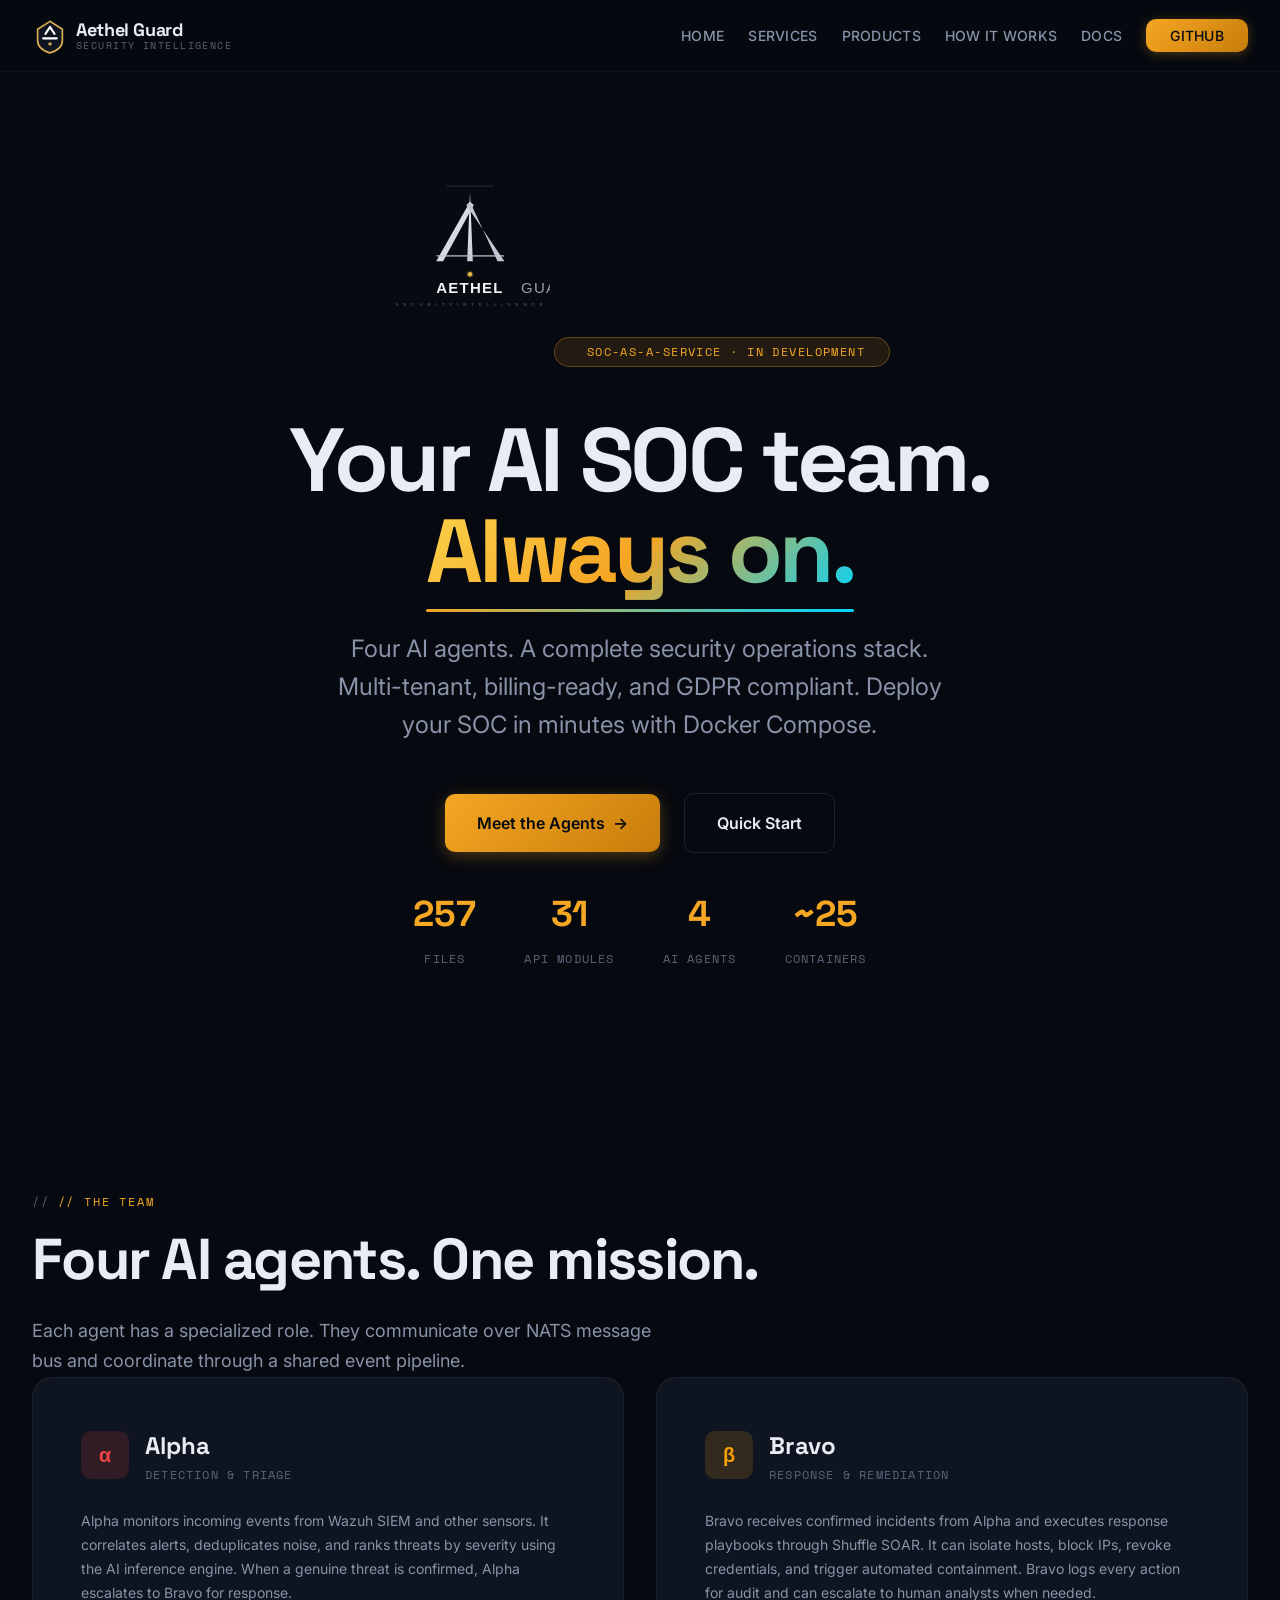
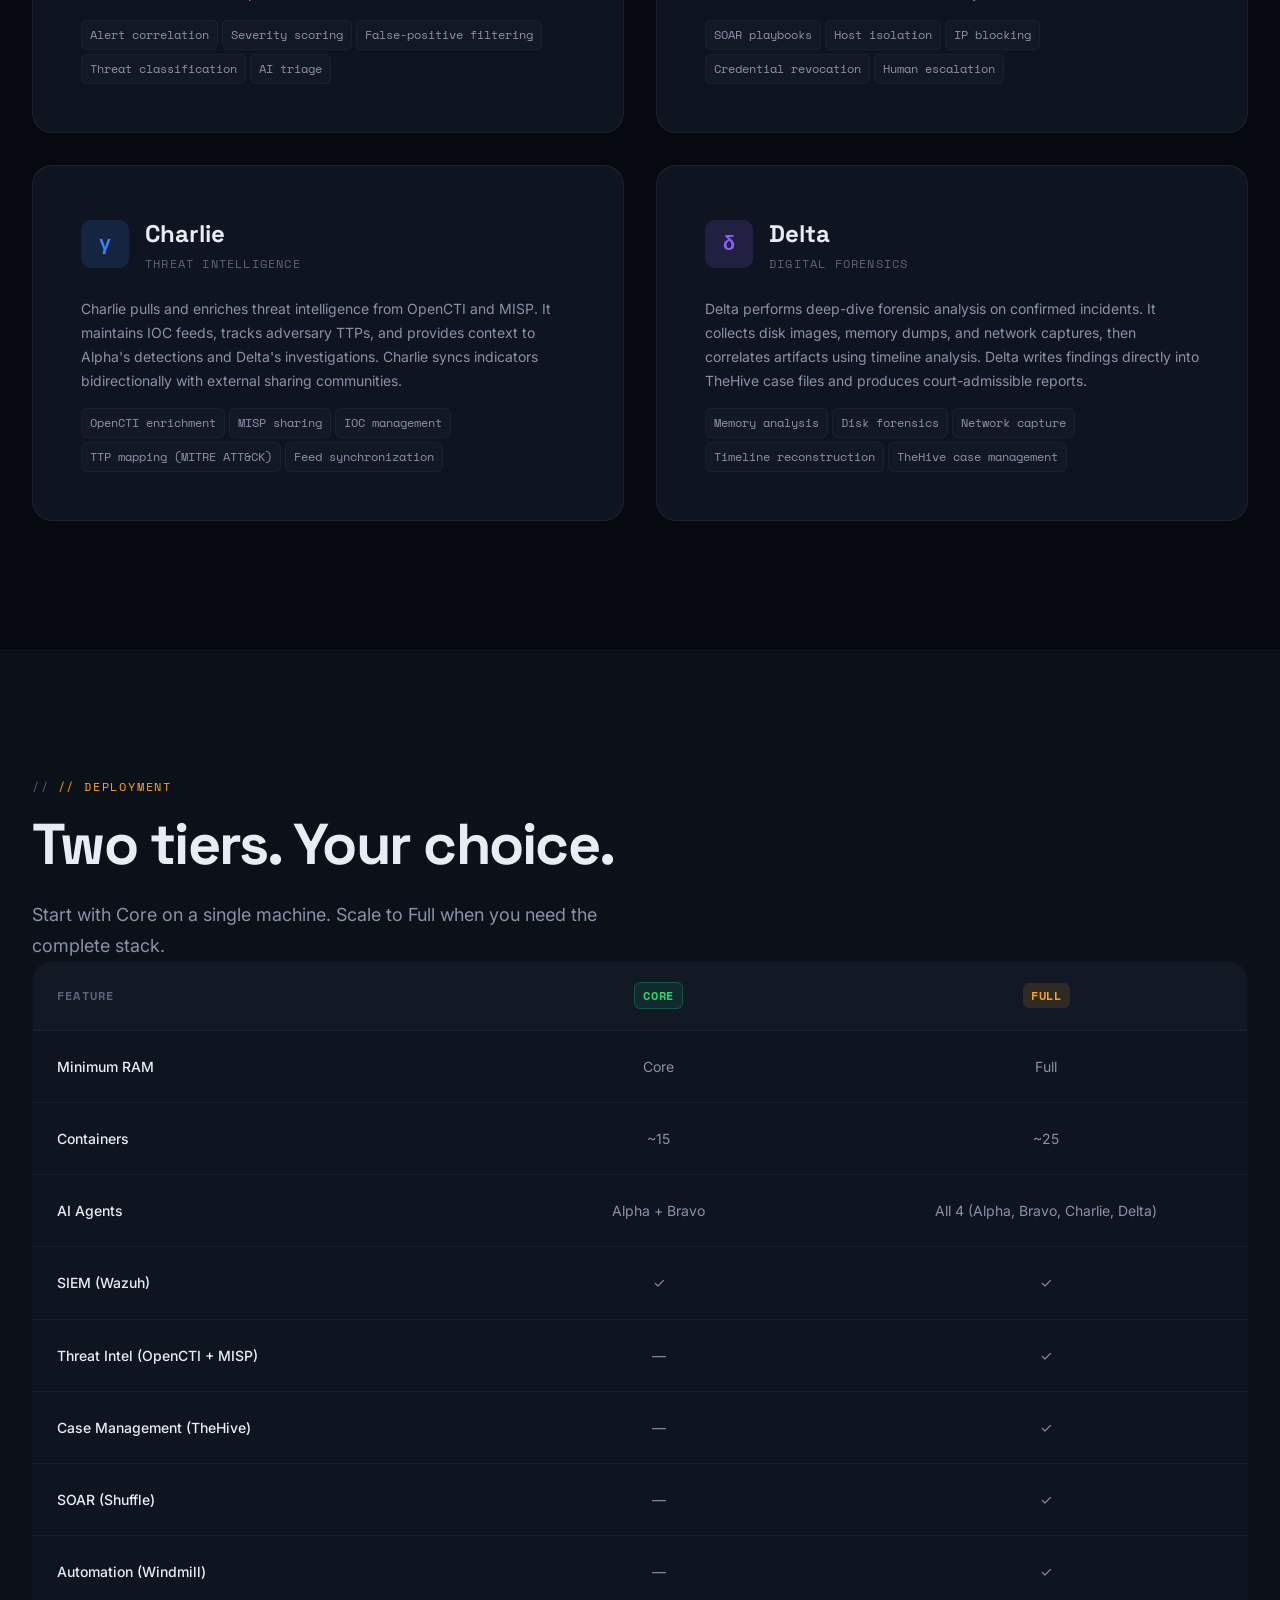
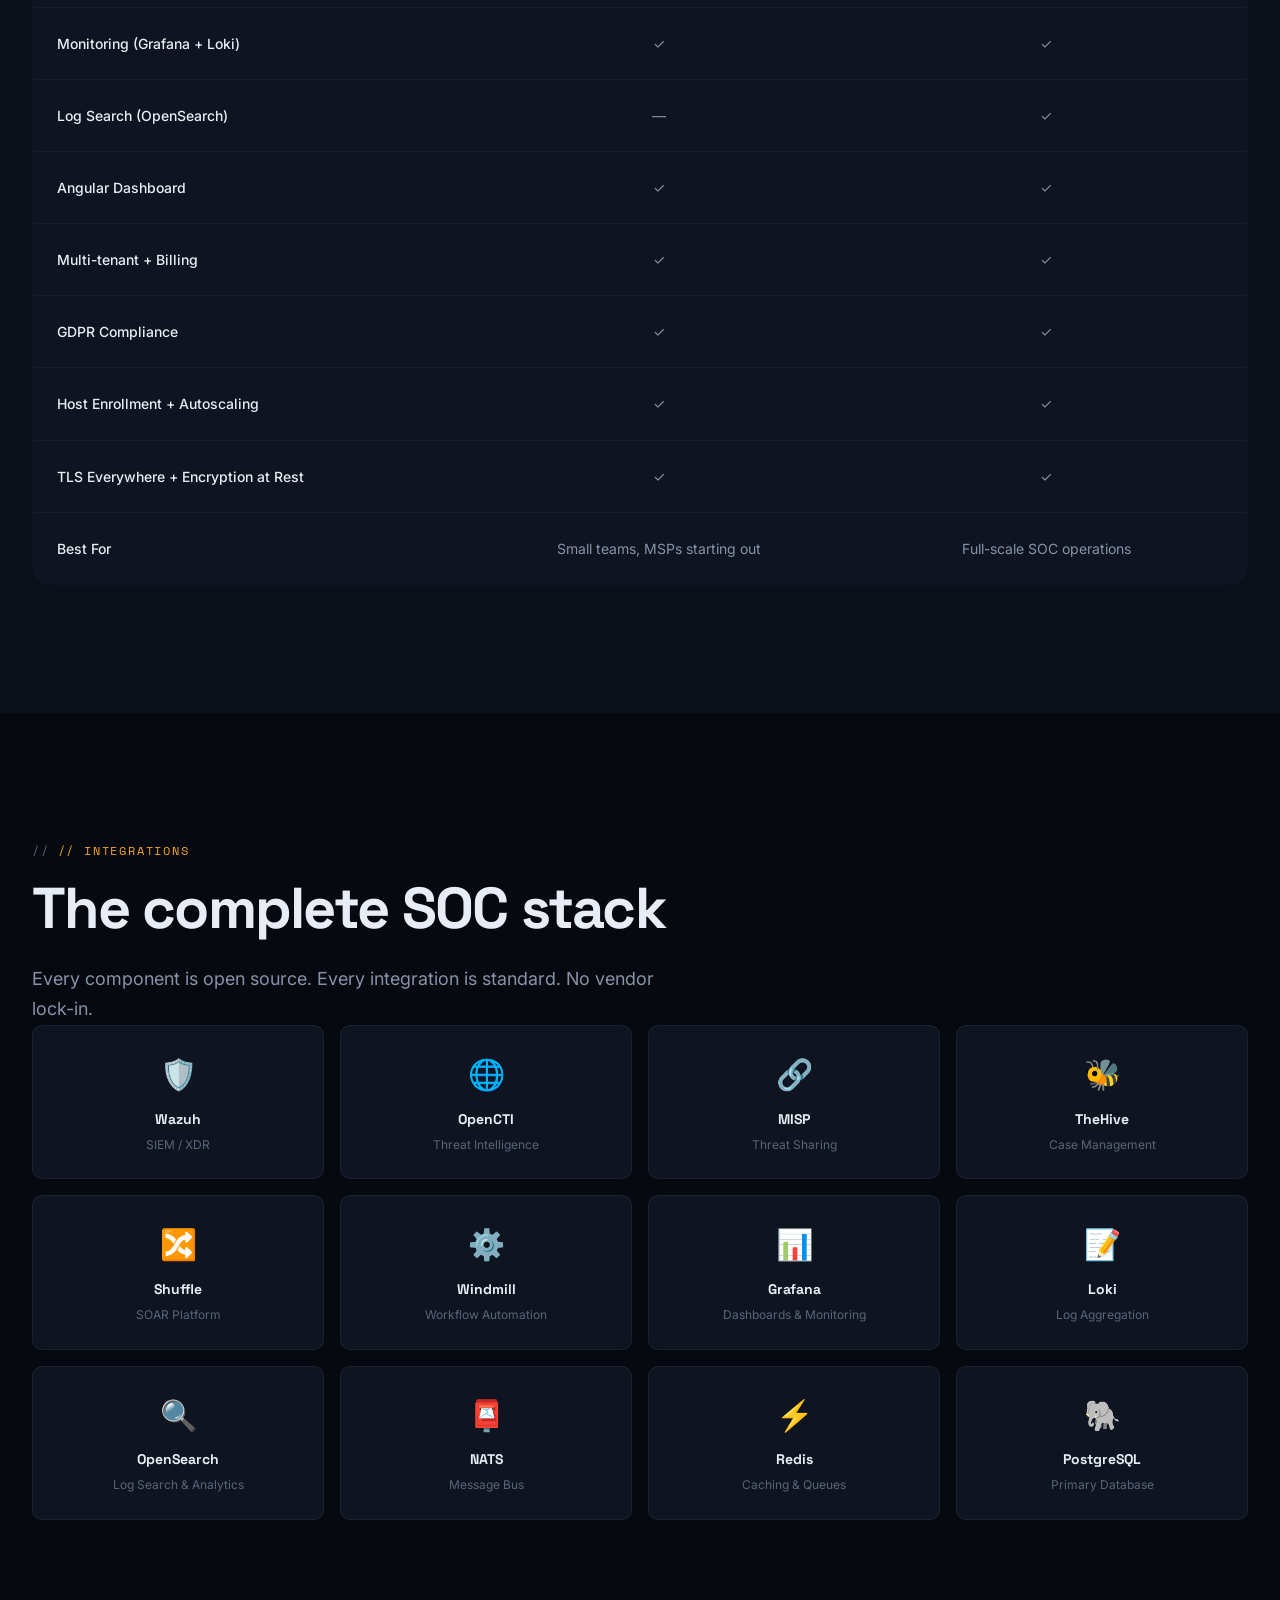
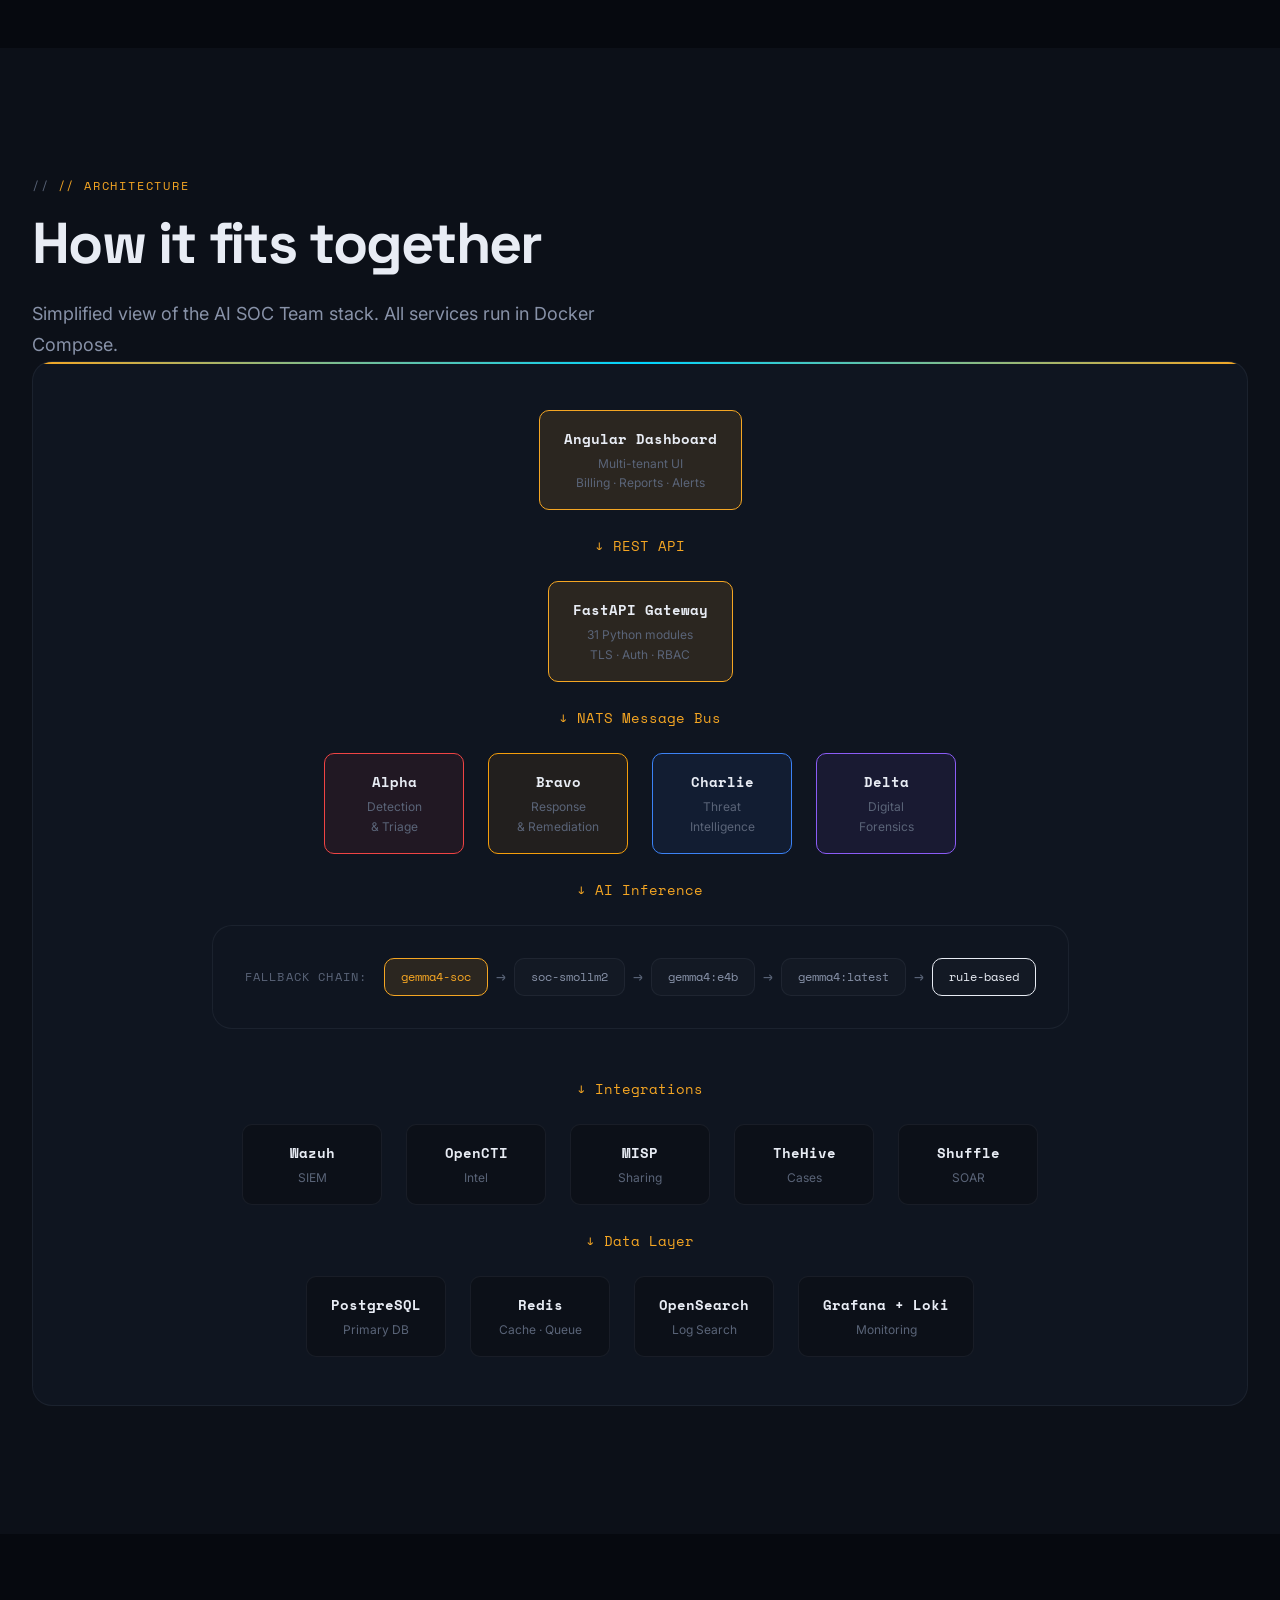
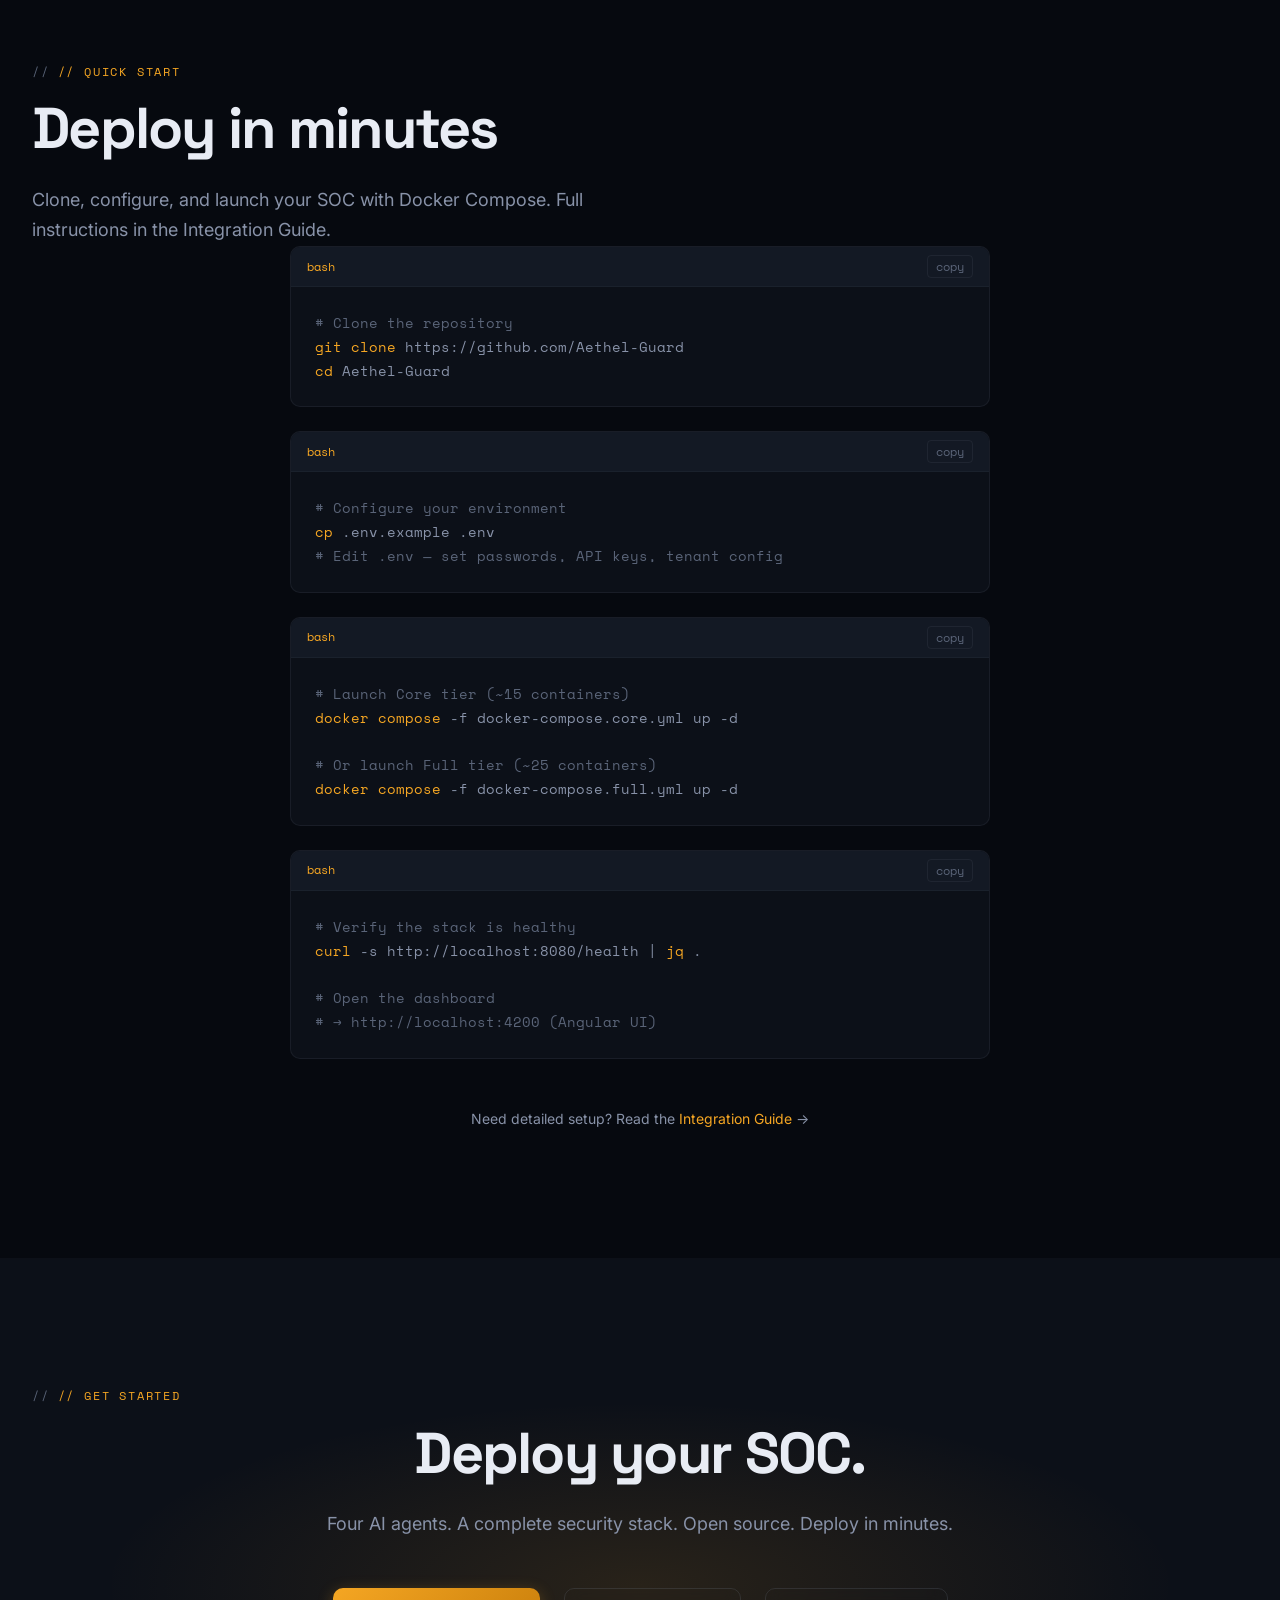
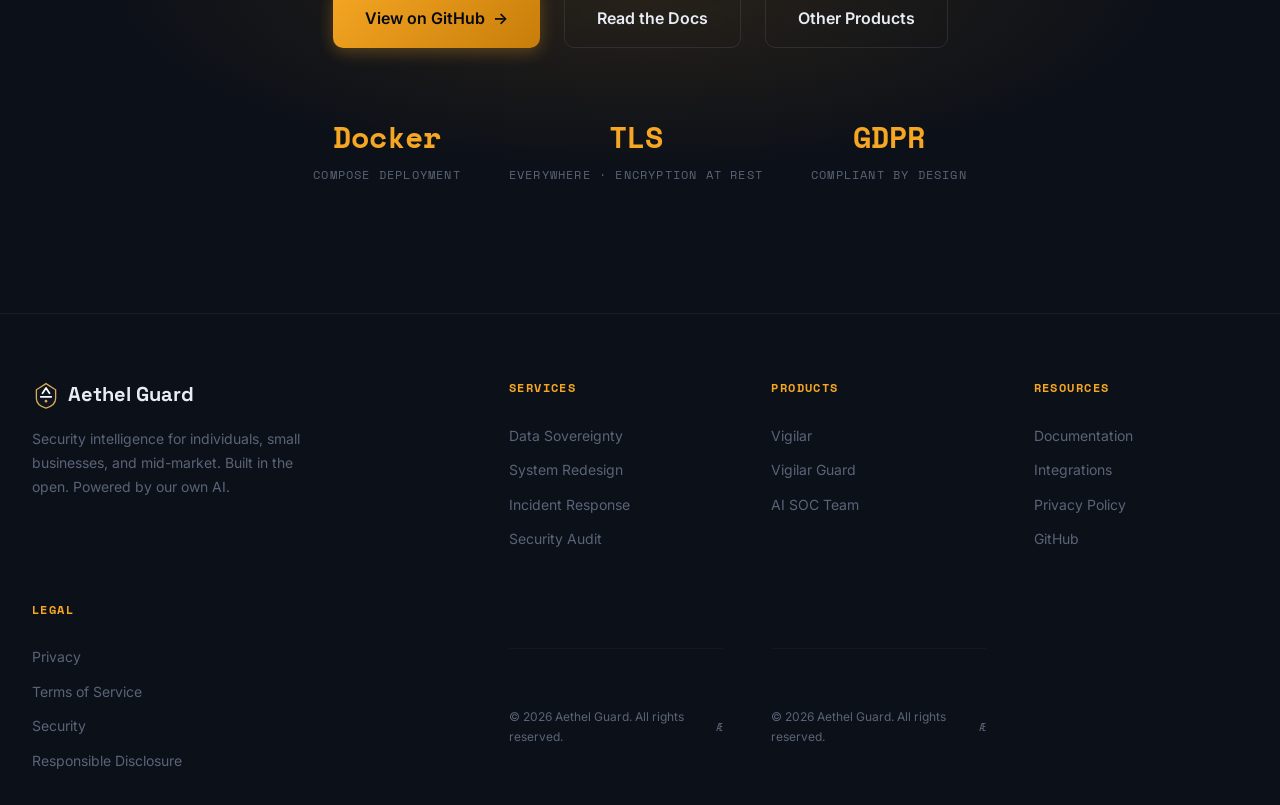
==== pages/ai-soc-team/index.html @ e3984a55 "Remove all model sizes, RAM specs, port numbers, training references - Removed 8GB/16GB deployment s" ====
<!DOCTYPE html>
<html lang="en">
<head>
  <meta charset="UTF-8">
  <meta name="viewport" content="width=device-width, initial-scale=1.0">
  <title>AI SOC Team — Aethel Guard</title>
  <meta name="description" content="Full SOC-as-a-Service platform. Four AI agents — Alpha, Bravo, Charlie, Delta — running a complete security operations center with Wazuh, OpenCTI, MISP, TheHive, and Shuffle SOAR.">
  <link rel="icon" href="../../assets/img/favicon.svg" type="image/svg+xml">
  <link rel="preconnect" href="https://fonts.googleapis.com">
  <link rel="preconnect" href="https://fonts.gstatic.com" crossorigin>
  <link href="https://fonts.googleapis.com/css2?family=Inter:wght@400;500;600;700&family=Space+Grotesk:wght@400;500;600;700&family=Space+Mono:wght@400;700&display=swap" rel="stylesheet">
  <link rel="stylesheet" href="../../assets/css/style.css">
  <style>
    /* Page-specific styles */
    .agent-grid {
      display: grid;
      grid-template-columns: repeat(2, 1fr);
      gap: var(--space-xl);
    }
    .agent-card {
      background: var(--bg-card);
      border: 1px solid var(--border-default);
      border-radius: var(--radius-xl);
      padding: var(--space-2xl);
      transition: all var(--transition-slow);
      position: relative;
      overflow: hidden;
    }
    .agent-card::before {
      content: '';
      position: absolute;
      top: 0; left: 0; right: 0;
      height: 3px;
      opacity: 0;
      transition: opacity var(--transition-slow);
    }
    .agent-card:hover {
      border-color: var(--border-accent);
      background: var(--bg-card-hover);
      transform: translateY(-4px);
      box-shadow: var(--shadow-lg), var(--shadow-glow);
    }
    .agent-card:hover::before { opacity: 1; }
    .agent-card.alpha::before { background: linear-gradient(90deg, #EF4444, transparent); }
    .agent-card.bravo::before { background: linear-gradient(90deg, #F59E0B, transparent); }
    .agent-card.charlie::before { background: linear-gradient(90deg, #3B82F6, transparent); }
    .agent-card.delta::before { background: linear-gradient(90deg, #8B5CF6, transparent); }
    .agent-header {
      display: flex;
      align-items: center;
      gap: var(--space-md);
      margin-bottom: var(--space-lg);
    }
    .agent-badge {
      width: 48px; height: 48px;
      border-radius: var(--radius-md);
      display: flex;
      align-items: center;
      justify-content: center;
      font-family: var(--font-display);
      font-size: var(--text-xl);
      font-weight: 700;
    }
    .agent-badge.alpha { background: rgba(239, 68, 68, 0.15); color: #EF4444; }
    .agent-badge.bravo { background: rgba(245, 158, 11, 0.15); color: #F59E0B; }
    .agent-badge.charlie { background: rgba(59, 130, 246, 0.15); color: #3B82F6; }
    .agent-badge.delta { background: rgba(139, 92, 246, 0.15); color: #8B5CF6; }
    .agent-card h3 {
      font-family: var(--font-display);
      font-size: var(--text-2xl);
      font-weight: 700;
    }
    .agent-card .agent-role {
      font-family: var(--font-mono);
      font-size: var(--text-xs);
      color: var(--text-muted);
      text-transform: uppercase;
      letter-spacing: 0.1em;
    }
    .agent-card p {
      color: var(--text-secondary);
      font-size: var(--text-sm);
      margin-bottom: var(--space-md);
      line-height: 1.7;
    }
    .agent-skills {
      list-style: none;
      display: flex;
      flex-wrap: wrap;
      gap: var(--space-xs);
    }
    .agent-skills li {
      font-family: var(--font-mono);
      font-size: var(--text-xs);
      padding: var(--space-xs) var(--space-sm);
      border-radius: var(--radius-sm);
      background: var(--bg-tertiary);
      color: var(--text-secondary);
      border: 1px solid var(--border-subtle);
    }

    /* Tier table */
    .tier-table {
      width: 100%;
      border-collapse: collapse;
      font-size: var(--text-sm);
      background: var(--bg-card);
      border: 1px solid var(--border-default);
      border-radius: var(--radius-xl);
      overflow: hidden;
    }
    .tier-table th {
      font-family: var(--font-mono);
      font-size: var(--text-xs);
      text-transform: uppercase;
      letter-spacing: 0.1em;
      color: var(--text-muted);
      text-align: left;
      padding: var(--space-lg);
      border-bottom: 1px solid var(--border-default);
      background: var(--bg-tertiary);
    }
    .tier-table th:not(:first-child) {
      text-align: center;
      color: var(--accent);
    }
    .tier-table td {
      padding: var(--space-lg);
      border-bottom: 1px solid var(--border-subtle);
      color: var(--text-secondary);
    }
    .tier-table td:not(:first-child) {
      text-align: center;
    }
    .tier-table td:first-child {
      color: var(--text-primary);
      font-weight: 500;
    }
    .tier-table tr:last-child td { border-bottom: none; }
    .tier-table tr:hover td { background: var(--accent-glow); }
    .tier-label {
      font-family: var(--font-mono);
      font-size: var(--text-xs);
      padding: var(--space-xs) var(--space-sm);
      border-radius: var(--radius-sm);
      text-transform: uppercase;
      letter-spacing: 0.05em;
    }
    .tier-label.core { background: rgba(16, 185, 129, 0.1); border: 1px solid rgba(16, 185, 129, 0.3); color: var(--success); }
    .tier-label.full { background: var(--accent-glow); border: 1px solid var(--border-accent); color: var(--accent); }

    /* Integrations grid */
    .integrations-grid {
      display: grid;
      grid-template-columns: repeat(4, 1fr);
      gap: var(--space-md);
    }
    .integration-tile {
      background: var(--bg-card);
      border: 1px solid var(--border-default);
      border-radius: var(--radius-md);
      padding: var(--space-lg);
      text-align: center;
      transition: all var(--transition-default);
    }
    .integration-tile:hover {
      border-color: var(--border-accent);
      background: var(--bg-card-hover);
      transform: translateY(-2px);
    }
    .integration-tile .tool-icon {
      font-size: var(--text-3xl);
      margin-bottom: var(--space-sm);
    }
    .integration-tile h4 {
      font-family: var(--font-display);
      font-size: var(--text-sm);
      font-weight: 700;
      margin-bottom: var(--space-xs);
    }
    .integration-tile p {
      font-size: var(--text-xs);
      color: var(--text-muted);
    }

    /* Fallback chain */
    .fallback-chain {
      display: flex;
      align-items: center;
      gap: var(--space-sm);
      flex-wrap: wrap;
      justify-content: center;
      padding: var(--space-xl);
      background: var(--bg-card);
      border: 1px solid var(--border-default);
      border-radius: var(--radius-xl);
    }
    .fallback-node {
      font-family: var(--font-mono);
      font-size: var(--text-xs);
      padding: var(--space-sm) var(--space-md);
      border-radius: var(--radius-md);
      background: var(--bg-tertiary);
      border: 1px solid var(--border-default);
      color: var(--text-secondary);
    }
    .fallback-node.primary { border-color: var(--accent); color: var(--accent); background: var(--accent-glow); }
    .fallback-node.final { border-color: var(--danger); color: var(--danger); }
    .fallback-arrow { color: var(--text-muted); font-family: var(--font-mono); }

    /* Stats row */
    .stats-row {
      display: flex;
      gap: var(--space-2xl);
      justify-content: center;
      flex-wrap: wrap;
      margin-top: var(--space-xl);
    }
    .stat-item { text-align: center; }
    .stat-item .stat-num {
      font-family: var(--font-display);
      font-size: var(--text-4xl);
      font-weight: 700;
      color: var(--accent);
    }
    .stat-item .stat-label {
      font-family: var(--font-mono);
      font-size: var(--text-xs);
      color: var(--text-muted);
      text-transform: uppercase;
      letter-spacing: 0.1em;
      margin-top: var(--space-xs);
    }

    @media (max-width: 768px) {
      .agent-grid { grid-template-columns: 1fr; }
      .integrations-grid { grid-template-columns: repeat(2, 1fr); }
    }
    @media (max-width: 1024px) {
      .agent-grid { grid-template-columns: 1fr; }
      .integrations-grid { grid-template-columns: repeat(3, 1fr); }
    }
  </style>
</head>
<body>

<!-- ═══ NAVIGATION ═══ -->
<nav class="nav">
  <div class="nav-inner">
    <a href="../../index.html" class="nav-brand">
      <svg class="logo-mark" width="32" height="32" viewBox="0 0 32 32" fill="none" xmlns="http://www.w3.org/2000/svg">
        <path d="M16 3 L5 10 L5 20 C5 26 9 29 16 31 C23 29 27 26 27 20 L27 10 Z" fill="#0F1520" stroke="#D9AB52" stroke-width="1.5"/>
        <path d="M12 14 L16 8 L20 14 M10 18 L22 18" stroke="#FFFFFF" stroke-width="2" stroke-linecap="round" stroke-linejoin="round"/>
        <circle cx="16" cy="23" r="1.5" fill="#D9AB52"/>
      </svg>
      <div class="nav-brand-text">
        <span class="nav-brand-name">Aethel Guard</span>
        <span class="nav-brand-tagline">Security Intelligence</span>
      </div>
    </a>
    <ul class="nav-links"><li><a href="../../index.html">Home</a></li>
      <li><a href="../services/index.html">Services</a></li>
      <li><a href="../../index.html#products">Products</a></li>
      <li><a href="../../index.html#journey">How It Works</a></li>
      <li><a href="../docs/index.html">Docs</a></li>
      <li><a href="https://github.com/Aethel-Guard" class="nav-cta" target="_blank">GitHub</a></li>
    </ul>
    <button class="nav-mobile-toggle" aria-label="Menu">
      <span></span><span></span><span></span>
    </button>
  </div>
</nav>

<!-- ═══ HERO ═══ -->
<section class="hero">
  <div class="hero-content animate-in">
    <img src="../../assets/img/logo.svg" alt="Aethel Guard" style="width: 160px; margin-bottom: var(--space-lg); opacity: 0.95;">
    <div class="hero-badge">
      <span class="pulse"></span>
      SOC-as-a-Service · In Development
    </div>
    <h1>
      Your AI SOC team.<br>
      <span class="accent">Always on.</span>
    </h1>
    <p class="hero-subtitle">
      Four AI agents. A complete security operations stack. Multi-tenant, billing-ready, and GDPR compliant. Deploy your SOC in minutes with Docker Compose.
    </p>
    <div class="hero-actions">
      <a href="#agents" class="btn btn-primary">Meet the Agents <span class="arrow">→</span></a>
      <a href="#quickstart" class="btn btn-secondary">Quick Start</a>
    </div>
    <div class="stats-row">
      <div class="stat-item">
        <div class="stat-num">257</div>
        <div class="stat-label">Files</div>
      </div>
      <div class="stat-item">
        <div class="stat-num">31</div>
        <div class="stat-label">API Modules</div>
      </div>
      <div class="stat-item">
        <div class="stat-num">4</div>
        <div class="stat-label">AI Agents</div>
      </div>
      <div class="stat-item">
        <div class="stat-num">~25</div>
        <div class="stat-label">Containers</div>
      </div>
    </div>
  </div>
</section>

<!-- ═══ THE FOUR AGENTS ═══ -->
<section class="section" id="agents">
  <div class="section-inner">
    <div class="section-label">// The Team</div>
    <h2 class="section-title">Four AI agents. One mission.</h2>
    <p class="section-subtitle">Each agent has a specialized role. They communicate over NATS message bus and coordinate through a shared event pipeline.</p>

    <div class="agent-grid">

      <!-- Alpha -->
      <div class="agent-card alpha animate-in">
        <div class="agent-header">
          <div class="agent-badge alpha">α</div>
          <div>
            <h3>Alpha</h3>
            <div class="agent-role">Detection &amp; Triage</div>
          </div>
        </div>
        <p>
          Alpha monitors incoming events from Wazuh SIEM and other sensors. It correlates alerts, deduplicates noise, and ranks threats by severity using the AI inference engine. When a genuine threat is confirmed, Alpha escalates to Bravo for response.
        </p>
        <ul class="agent-skills">
          <li>Alert correlation</li>
          <li>Severity scoring</li>
          <li>False-positive filtering</li>
          <li>Threat classification</li>
          <li>AI triage</li>
        </ul>
      </div>

      <!-- Bravo -->
      <div class="agent-card bravo animate-in animate-delay-1">
        <div class="agent-header">
          <div class="agent-badge bravo">β</div>
          <div>
            <h3>Bravo</h3>
            <div class="agent-role">Response &amp; Remediation</div>
          </div>
        </div>
        <p>
          Bravo receives confirmed incidents from Alpha and executes response playbooks through Shuffle SOAR. It can isolate hosts, block IPs, revoke credentials, and trigger automated containment. Bravo logs every action for audit and can escalate to human analysts when needed.
        </p>
        <ul class="agent-skills">
          <li>SOAR playbooks</li>
          <li>Host isolation</li>
          <li>IP blocking</li>
          <li>Credential revocation</li>
          <li>Human escalation</li>
        </ul>
      </div>

      <!-- Charlie -->
      <div class="agent-card charlie animate-in animate-delay-2">
        <div class="agent-header">
          <div class="agent-badge charlie">γ</div>
          <div>
            <h3>Charlie</h3>
            <div class="agent-role">Threat Intelligence</div>
          </div>
        </div>
        <p>
          Charlie pulls and enriches threat intelligence from OpenCTI and MISP. It maintains IOC feeds, tracks adversary TTPs, and provides context to Alpha's detections and Delta's investigations. Charlie syncs indicators bidirectionally with external sharing communities.
        </p>
        <ul class="agent-skills">
          <li>OpenCTI enrichment</li>
          <li>MISP sharing</li>
          <li>IOC management</li>
          <li>TTP mapping (MITRE ATT&amp;CK)</li>
          <li>Feed synchronization</li>
        </ul>
      </div>

      <!-- Delta -->
      <div class="agent-card delta animate-in animate-delay-3">
        <div class="agent-header">
          <div class="agent-badge delta">δ</div>
          <div>
            <h3>Delta</h3>
            <div class="agent-role">Digital Forensics</div>
          </div>
        </div>
        <p>
          Delta performs deep-dive forensic analysis on confirmed incidents. It collects disk images, memory dumps, and network captures, then correlates artifacts using timeline analysis. Delta writes findings directly into TheHive case files and produces court-admissible reports.
        </p>
        <ul class="agent-skills">
          <li>Memory analysis</li>
          <li>Disk forensics</li>
          <li>Network capture</li>
          <li>Timeline reconstruction</li>
          <li>TheHive case management</li>
        </ul>
      </div>

    </div>
  </div>
</section>

<!-- ═══ DEPLOYMENT TIERS ═══ -->
<section class="section" id="tiers" style="background: var(--bg-secondary);">
  <div class="section-inner">
    <div class="section-label">// Deployment</div>
    <h2 class="section-title">Two tiers. Your choice.</h2>
    <p class="section-subtitle">Start with Core on a single machine. Scale to Full when you need the complete stack.</p>

    <div style="overflow-x: auto;">
      <table class="tier-table">
        <thead>
          <tr>
            <th>Feature</th>
            <th><span class="tier-label core">Core</span></th>
            <th><span class="tier-label full">Full</span></th>
          </tr>
        </thead>
        <tbody>
          <tr>
            <td>Minimum RAM</td>
            <td>Core</td>
            <td>Full</td>
          </tr>
          <tr>
            <td>Containers</td>
            <td>~15</td>
            <td>~25</td>
          </tr>
          <tr>
            <td>AI Agents</td>
            <td>Alpha + Bravo</td>
            <td>All 4 (Alpha, Bravo, Charlie, Delta)</td>
          </tr>
          <tr>
            <td>SIEM (Wazuh)</td>
            <td>✓</td>
            <td>✓</td>
          </tr>
          <tr>
            <td>Threat Intel (OpenCTI + MISP)</td>
            <td>—</td>
            <td>✓</td>
          </tr>
          <tr>
            <td>Case Management (TheHive)</td>
            <td>—</td>
            <td>✓</td>
          </tr>
          <tr>
            <td>SOAR (Shuffle)</td>
            <td>—</td>
            <td>✓</td>
          </tr>
          <tr>
            <td>Automation (Windmill)</td>
            <td>—</td>
            <td>✓</td>
          </tr>
          <tr>
            <td>Monitoring (Grafana + Loki)</td>
            <td>✓</td>
            <td>✓</td>
          </tr>
          <tr>
            <td>Log Search (OpenSearch)</td>
            <td>—</td>
            <td>✓</td>
          </tr>
          <tr>
            <td>Angular Dashboard</td>
            <td>✓</td>
            <td>✓</td>
          </tr>
          <tr>
            <td>Multi-tenant + Billing</td>
            <td>✓</td>
            <td>✓</td>
          </tr>
          <tr>
            <td>GDPR Compliance</td>
            <td>✓</td>
            <td>✓</td>
          </tr>
          <tr>
            <td>Host Enrollment + Autoscaling</td>
            <td>✓</td>
            <td>✓</td>
          </tr>
          <tr>
            <td>TLS Everywhere + Encryption at Rest</td>
            <td>✓</td>
            <td>✓</td>
          </tr>
          <tr>
            <td>Best For</td>
            <td>Small teams, MSPs starting out</td>
            <td>Full-scale SOC operations</td>
          </tr>
        </tbody>
      </table>
    </div>
  </div>
</section>

<!-- ═══ INTEGRATIONS ═══ -->
<section class="section" id="integrations">
  <div class="section-inner">
    <div class="section-label">// Integrations</div>
    <h2 class="section-title">The complete SOC stack</h2>
    <p class="section-subtitle">Every component is open source. Every integration is standard. No vendor lock-in.</p>

    <div class="integrations-grid">
      <div class="integration-tile">
        <div class="tool-icon">🛡️</div>
        <h4>Wazuh</h4>
        <p>SIEM / XDR</p>
      </div>
      <div class="integration-tile">
        <div class="tool-icon">🌐</div>
        <h4>OpenCTI</h4>
        <p>Threat Intelligence</p>
      </div>
      <div class="integration-tile">
        <div class="tool-icon">🔗</div>
        <h4>MISP</h4>
        <p>Threat Sharing</p>
      </div>
      <div class="integration-tile">
        <div class="tool-icon">🐝</div>
        <h4>TheHive</h4>
        <p>Case Management</p>
      </div>
      <div class="integration-tile">
        <div class="tool-icon">🔀</div>
        <h4>Shuffle</h4>
        <p>SOAR Platform</p>
      </div>
      <div class="integration-tile">
        <div class="tool-icon">⚙️</div>
        <h4>Windmill</h4>
        <p>Workflow Automation</p>
      </div>
      <div class="integration-tile">
        <div class="tool-icon">📊</div>
        <h4>Grafana</h4>
        <p>Dashboards &amp; Monitoring</p>
      </div>
      <div class="integration-tile">
        <div class="tool-icon">📝</div>
        <h4>Loki</h4>
        <p>Log Aggregation</p>
      </div>
      <div class="integration-tile">
        <div class="tool-icon">🔍</div>
        <h4>OpenSearch</h4>
        <p>Log Search &amp; Analytics</p>
      </div>
      <div class="integration-tile">
        <div class="tool-icon">📮</div>
        <h4>NATS</h4>
        <p>Message Bus</p>
      </div>
      <div class="integration-tile">
        <div class="tool-icon">⚡</div>
        <h4>Redis</h4>
        <p>Caching &amp; Queues</p>
      </div>
      <div class="integration-tile">
        <div class="tool-icon">🐘</div>
        <h4>PostgreSQL</h4>
        <p>Primary Database</p>
      </div>
    </div>
  </div>
</section>

<!-- ═══ ARCHITECTURE ═══ -->
<section class="section" id="architecture" style="background: var(--bg-secondary);">
  <div class="section-inner">
    <div class="section-label">// Architecture</div>
    <h2 class="section-title">How it fits together</h2>
    <p class="section-subtitle">Simplified view of the AI SOC Team stack. All services run in Docker Compose.</p>

    <div class="architecture-diagram">
      <div class="arch-flow">

        <!-- Dashboard layer -->
        <div class="arch-row">
          <div class="arch-block primary">
            <h4>Angular Dashboard</h4>
            <p>Multi-tenant UI<br>Billing · Reports · Alerts</p>
          </div>
        </div>

        <div class="arch-arrow">↓ REST API</div>

        <!-- API layer -->
        <div class="arch-row">
          <div class="arch-block primary">
            <h4>FastAPI Gateway</h4>
            <p>31 Python modules<br>TLS · Auth · RBAC</p>
          </div>
        </div>

        <div class="arch-arrow">↓ NATS Message Bus</div>

        <!-- Agent layer -->
        <div class="arch-row">
          <div class="arch-block" style="border-color: #EF4444; background: rgba(239, 68, 68, 0.08);">
            <h4>Alpha</h4>
            <p>Detection<br>&amp; Triage</p>
          </div>
          <div class="arch-block" style="border-color: #F59E0B; background: rgba(245, 158, 11, 0.08);">
            <h4>Bravo</h4>
            <p>Response<br>&amp; Remediation</p>
          </div>
          <div class="arch-block" style="border-color: #3B82F6; background: rgba(59, 130, 246, 0.08);">
            <h4>Charlie</h4>
            <p>Threat<br>Intelligence</p>
          </div>
          <div class="arch-block" style="border-color: #8B5CF6; background: rgba(139, 92, 246, 0.08);">
            <h4>Delta</h4>
            <p>Digital<br>Forensics</p>
          </div>
        </div>

        <div class="arch-arrow">↓ AI Inference</div>

        <!-- AI fallback chain -->
        <div class="fallback-chain">
          <span style="font-family: var(--font-mono); font-size: var(--text-xs); color: var(--text-muted); text-transform: uppercase; letter-spacing: 0.1em; margin-right: var(--space-sm);">Fallback chain:</span>
          <span class="fallback-node primary">gemma4-soc</span>
          <span class="fallback-arrow">→</span>
          <span class="fallback-node">soc-smollm2</span>
          <span class="fallback-arrow">→</span>
          <span class="fallback-node">gemma4:e4b</span>
          <span class="fallback-arrow">→</span>
          <span class="fallback-node">gemma4:latest</span>
          <span class="fallback-arrow">→</span>
          <span class="fallback-node final">rule-based</span>
        </div>

        <div class="arch-arrow" style="margin-top: var(--space-lg);">↓ Integrations</div>

        <!-- Integration layer -->
        <div class="arch-row">
          <div class="arch-block">
            <h4>Wazuh</h4>
            <p>SIEM</p>
          </div>
          <div class="arch-block">
            <h4>OpenCTI</h4>
            <p>Intel</p>
          </div>
          <div class="arch-block">
            <h4>MISP</h4>
            <p>Sharing</p>
          </div>
          <div class="arch-block">
            <h4>TheHive</h4>
            <p>Cases</p>
          </div>
          <div class="arch-block">
            <h4>Shuffle</h4>
            <p>SOAR</p>
          </div>
        </div>

        <div class="arch-arrow">↓ Data Layer</div>

        <!-- Data layer -->
        <div class="arch-row">
          <div class="arch-block">
            <h4>PostgreSQL</h4>
            <p>Primary DB</p>
          </div>
          <div class="arch-block">
            <h4>Redis</h4>
            <p>Cache · Queue</p>
          </div>
          <div class="arch-block">
            <h4>OpenSearch</h4>
            <p>Log Search</p>
          </div>
          <div class="arch-block">
            <h4>Grafana + Loki</h4>
            <p>Monitoring</p>
          </div>
        </div>

      </div>
    </div>
  </div>
</section>

<!-- ═══ QUICK START ═══ -->
<section class="section" id="quickstart">
  <div class="section-inner">
    <div class="section-label">// Quick Start</div>
    <h2 class="section-title">Deploy in minutes</h2>
    <p class="section-subtitle">Clone, configure, and launch your SOC with Docker Compose. Full instructions in the Integration Guide.</p>

    <div style="max-width: 700px; margin: 0 auto; display: flex; flex-direction: column; gap: var(--space-lg);">

      <div class="code-block">
        <div class="code-header">
          <span class="lang">bash</span>
          <button class="copy-btn" onclick="navigator.clipboard.writeText('https://github.com/Aethel-Guard')">copy</button>
        </div>
        <pre><span class="comment"># Clone the repository</span>
<span class="keyword">git clone</span> https://github.com/Aethel-Guard
<span class="keyword">cd</span> Aethel-Guard</pre>
      </div>

      <div class="code-block">
        <div class="code-header">
          <span class="lang">bash</span>
          <button class="copy-btn" onclick="navigator.clipboard.writeText('cp .env.example .env\n# Edit .env — set passwords, API keys, tenant config')">copy</button>
        </div>
        <pre><span class="comment"># Configure your environment</span>
<span class="keyword">cp</span> .env.example .env
<span class="comment"># Edit .env — set passwords, API keys, tenant config</span></pre>
      </div>

      <div class="code-block">
        <div class="code-header">
          <span class="lang">bash</span>
          <button class="copy-btn" onclick="navigator.clipboard.writeText('docker compose -f docker-compose.core.yml up -d')">copy</button>
        </div>
        <pre><span class="comment"># Launch Core tier (~15 containers)</span>
<span class="keyword">docker compose</span> -f docker-compose.core.yml up -d

<span class="comment"># Or launch Full tier (~25 containers)</span>
<span class="keyword">docker compose</span> -f docker-compose.full.yml up -d</pre>
      </div>

      <div class="code-block">
        <div class="code-header">
          <span class="lang">bash</span>
          <button class="copy-btn" onclick="navigator.clipboard.writeText('curl -s http://localhost:8080/health | jq .')">copy</button>
        </div>
        <pre><span class="comment"># Verify the stack is healthy</span>
<span class="keyword">curl</span> -s http://localhost:8080/health | <span class="keyword">jq</span> .

<span class="comment"># Open the dashboard</span>
<span class="comment"># → http://localhost:4200 (Angular UI)</span></pre>
      </div>

    </div>

    <div style="text-align: center; margin-top: var(--space-2xl);">
      <p style="color: var(--text-secondary); font-size: var(--text-sm);">
        Need detailed setup? Read the <a href="../docs/index.html" style="color: var(--accent);">Integration Guide</a> →
      </p>
    </div>
  </div>
</section>

<!-- ═══ CTA ═══ -->
<section class="section" style="background: var(--bg-secondary); position: relative; overflow: hidden;">
  <div style="position: absolute; top: 0; left: 0; right: 0; bottom: 0; background: radial-gradient(ellipse 60% 40% at 50% 50%, var(--accent-glow) 0%, transparent 70%); pointer-events: none;"></div>
  <div class="section-inner" style="text-align: center; position: relative; z-index: 1;">
    <div class="section-label">// Get Started</div>
    <h2 class="section-title">Deploy your SOC.</h2>
    <p class="section-subtitle" style="margin-left: auto; margin-right: auto;">Four AI agents. A complete security stack. Open source. Deploy in minutes.</p>

    <div style="display: flex; gap: var(--space-lg); justify-content: center; flex-wrap: wrap; margin-top: var(--space-2xl);">
      <a href="https://github.com/Aethel-Guard" target="_blank" class="btn btn-primary">
        View on GitHub <span class="arrow">→</span>
      </a>
      <a href="../docs/index.html" class="btn btn-secondary">
        Read the Docs
      </a>
      <a href="../../index.html#products" class="btn btn-secondary">
        Other Products
      </a>
    </div>

    <div style="margin-top: var(--space-3xl); display: flex; gap: var(--space-2xl); justify-content: center; flex-wrap: wrap;">
      <div style="text-align: center;">
        <div style="font-family: var(--font-mono); font-size: var(--text-3xl); font-weight: 700; color: var(--accent);">Docker</div>
        <div style="font-family: var(--font-mono); font-size: var(--text-xs); color: var(--text-muted); text-transform: uppercase; letter-spacing: 0.1em; margin-top: var(--space-xs);">Compose deployment</div>
      </div>
      <div style="text-align: center;">
        <div style="font-family: var(--font-mono); font-size: var(--text-3xl); font-weight: 700; color: var(--accent);">TLS</div>
        <div style="font-family: var(--font-mono); font-size: var(--text-xs); color: var(--text-muted); text-transform: uppercase; letter-spacing: 0.1em; margin-top: var(--space-xs);">Everywhere · Encryption at rest</div>
      </div>
      <div style="text-align: center;">
        <div style="font-family: var(--font-mono); font-size: var(--text-3xl); font-weight: 700; color: var(--accent);">GDPR</div>
        <div style="font-family: var(--font-mono); font-size: var(--text-xs); color: var(--text-muted); text-transform: uppercase; letter-spacing: 0.1em; margin-top: var(--space-xs);">Compliant by design</div>
      </div>
    </div>
  </div>
</section>

<!-- ═══ FOOTER ═══ -->


<footer class="footer">
  <div class="footer-inner">
    <div class="footer-brand">
      <div class="logo">
        <svg class="logo-mark" width="28" height="28" viewBox="0 0 32 32" fill="none" xmlns="http://www.w3.org/2000/svg">
          <path d="M16 3 L5 10 L5 20 C5 26 9 29 16 31 C23 29 27 26 27 20 L27 10 Z" fill="#0F1520" stroke="#D9AB52" stroke-width="1.5"/>
          <path d="M12 14 L16 8 L20 14 M10 18 L22 18" stroke="#FFFFFF" stroke-width="2" stroke-linecap="round" stroke-linejoin="round"/>
          <circle cx="16" cy="23" r="1.5" fill="#D9AB52"/>
        </svg>
        Aethel Guard
      </div>
      <p>Security intelligence for individuals, small businesses, and mid-market. Built in the open. Powered by our own AI.</p>
    </div>
    <div class="footer-col">
      <h4>Services</h4>
      <ul>
        <li><a href="../services/index.html#data-sovereignty">Data Sovereignty</a></li>
        <li><a href="../services/index.html#redesign">System Redesign</a></li>
        <li><a href="../services/index.html#incident-response">Incident Response</a></li>
        <li><a href="../services/index.html#audit">Security Audit</a></li>
      </ul>
    </div>
    <div class="footer-col">
      <h4>Products</h4>
      <ul>
        <li><a href="../vigilar/index.html">Vigilar</a></li>
        <li><a href="../vigilar-guard/index.html">Vigilar Guard</a></li>
        <li><a href="../ai-soc-team/index.html">AI SOC Team</a></li>
        
      </ul>
    </div>
    <div class="footer-col">
      <h4>Resources</h4>
      <ul>
        <li><a href="../docs/index.html">Documentation</a></li>
        <li><a href="../integrations/index.html">Integrations</a></li>
        <li><a href="../privacy/index.html">Privacy Policy</a></li>
        <li><a href="https://github.com/Aethel-Guard" target="_blank">GitHub</a></li>
      </ul>
    </div>
    <div class="footer-col">
      <h4>Legal</h4>
      <ul>
        <li><a href="../privacy/index.html">Privacy</a></li>
        <li><a href="#">Terms of Service</a></li>
        <li><a href="#">Security</a></li>
        <li><a href="#">Responsible Disclosure</a></li>
      </ul>
    </div>
  <div class="footer-bottom">
    <span>&copy; 2026 Aethel Guard. All rights reserved.</span>
    <span style="font-family: var(--font-mono); color: var(--text-muted);">Æ</span>
  </div>
<div class="footer-bottom">
    <span>© 2026 Aethel Guard. All rights reserved.</span>
    <span style="font-family: var(--font-mono); color: var(--text-muted);">Æ</span>
  </div>
</footer>

<script src="../../assets/js/main.js"></script>
</body>
</html>
---- assets/css/style.css ----
/* ═══════════════════════════════════════════════════════════════
   AETHEL GUARD — Design System v2
   Aesthetic: Shadow Bastion — dark, cinematic, journey-driven
   Target: Cybersecurity for individuals, SMBs, and mid-market
   Font pairing: Space Grotesk (display) + Inter (body)
   ═══════════════════════════════════════════════════════════════ */

:root {
  /* Core palette — Obsidian + Ember */
  --bg-primary: #06090F;
  --bg-secondary: #0C1018;
  --bg-tertiary: #131924;
  --bg-card: #0F1520;
  --bg-card-hover: #16203A;
  --bg-elevated: #1A2236;

  /* Accent — amber/gold (the ember that persists) */
  --accent: #F5A623;
  --accent-light: #FCD34D;
  --accent-dark: #C77D0A;
  --accent-glow: rgba(245, 166, 35, 0.12);
  --accent-glow-strong: rgba(245, 166, 35, 0.25);
  --accent-border: rgba(245, 166, 35, 0.3);

  /* Accent 2 — electric cyan (threat intelligence) */
  --cyan: #00D4FF;
  --cyan-glow: rgba(0, 212, 255, 0.12);
  --cyan-border: rgba(0, 212, 255, 0.3);

  /* Accent 3 — threat red */
  --threat: #FF4757;
  --threat-glow: rgba(255, 71, 87, 0.12);

  /* Accent 4 — success green */
  --success: #2ED573;
  --success-glow: rgba(46, 213, 115, 0.12);

  /* Text */
  --text-primary: #E8ECF4;
  --text-secondary: #8892A8;
  --text-muted: #5A6478;
  --text-accent: #F5A623;

  /* Borders */
  --border-subtle: rgba(136, 146, 168, 0.06);
  --border-default: rgba(136, 146, 168, 0.1);
  --border-strong: rgba(136, 146, 168, 0.18);

  /* Spacing */
  --space-xs: 0.25rem;
  --space-sm: 0.5rem;
  --space-md: 1rem;
  --space-lg: 1.5rem;
  --space-xl: 2rem;
  --space-2xl: 3rem;
  --space-3xl: 4rem;
  --space-4xl: 6rem;
  --space-5xl: 8rem;

  /* Radius */
  --radius-sm: 6px;
  --radius-md: 10px;
  --radius-lg: 16px;
  --radius-xl: 20px;
  --radius-2xl: 28px;

  /* Transitions */
  --transition-fast: 150ms cubic-bezier(0.4, 0, 0.2, 1);
  --transition-default: 300ms cubic-bezier(0.4, 0, 0.2, 1);
  --transition-slow: 500ms cubic-bezier(0.4, 0, 0.2, 1);
  --transition-spring: 500ms cubic-bezier(0.34, 1.56, 0.64, 1);

  /* Typography */
  --font-display: 'Space Grotesk', 'Space Mono', monospace;
  --font-body: 'Inter', -apple-system, BlinkMacSystemFont, sans-serif;
  --font-mono: 'Space Mono', 'Fira Code', monospace;

  /* Sizes */
  --text-xs: 0.75rem;
  --text-sm: 0.875rem;
  --text-base: 1rem;
  --text-lg: 1.125rem;
  --text-xl: 1.25rem;
  --text-2xl: 1.5rem;
  --text-3xl: 1.875rem;
  --text-4xl: 2.25rem;
  --text-5xl: 3rem;
  --text-6xl: 3.75rem;
  --text-7xl: 4.5rem;
  --text-8xl: 6rem;

  /* Layout */
  --max-width: 1240px;
  --max-width-narrow: 760px;
  --nav-height: 72px;

  /* Shadows */
  --shadow-sm: 0 2px 4px rgba(0, 0, 0, 0.3);
  --shadow-md: 0 8px 24px rgba(0, 0, 0, 0.4);
  --shadow-lg: 0 16px 48px rgba(0, 0, 0, 0.5);
  --shadow-glow: 0 0 60px rgba(245, 166, 35, 0.08);
  --shadow-cyan: 0 0 60px rgba(0, 212, 255, 0.08);
}

/* ═══ RESET ═══ */
*, *::before, *::after { box-sizing: border-box; margin: 0; padding: 0; }

html {
  scroll-behavior: smooth;
  font-size: 16px;
  -webkit-font-smoothing: antialiased;
  -moz-osx-font-smoothing: grayscale;
}

body {
  font-family: var(--font-body);
  background: var(--bg-primary);
  color: var(--text-primary);
  line-height: 1.65;
  overflow-x: hidden;
}

a { color: var(--accent); text-decoration: none; transition: color var(--transition-fast); }
a:hover { color: var(--accent-light); }

img { max-width: 100%; height: auto; }

/* ═══ KEYFRAME ANIMATIONS ═══ */
@keyframes fadeInUp {
  from { opacity: 0; transform: translateY(40px); }
  to { opacity: 1; transform: translateY(0); }
}

@keyframes fadeIn {
  from { opacity: 0; }
  to { opacity: 1; }
}

@keyframes slideInLeft {
  from { opacity: 0; transform: translateX(-60px); }
  to { opacity: 1; transform: translateX(0); }
}

@keyframes slideInRight {
  from { opacity: 0; transform: translateX(60px); }
  to { opacity: 1; transform: translateX(0); }
}

@keyframes scaleIn {
  from { opacity: 0; transform: scale(0.85); }
  to { opacity: 1; transform: scale(1); }
}

@keyframes pulse {
  0%, 100% { opacity: 1; transform: scale(1); }
  50% { opacity: 0.5; transform: scale(1.5); }
}

@keyframes scanLine {
  0% { top: 0; opacity: 0; }
  10% { opacity: 1; }
  90% { opacity: 1; }
  100% { top: 100%; opacity: 0; }
}

@keyframes typewriter {
  from { width: 0; }
  to { width: 100%; }
}

@keyframes blink {
  0%, 100% { border-color: var(--accent); }
  50% { border-color: transparent; }
}

@keyframes float {
  0%, 100% { transform: translateY(0); }
  50% { transform: translateY(-12px); }
}

@keyframes gridPulse {
  0%, 100% { opacity: 0.15; }
  50% { opacity: 0.3; }
}

@keyframes shimmer {
  0% { background-position: -200% center; }
  100% { background-position: 200% center; }
}

@keyframes rotateGlow {
  0% { transform: rotate(0deg); }
  100% { transform: rotate(360deg); }
}

@keyframes countUp {
  from { opacity: 0; transform: translateY(20px); }
  to { opacity: 1; transform: translateY(0); }
}

@keyframes revealLine {
  from { width: 0; }
  to { width: 100%; }
}

/* Scroll-triggered animations */
.reveal {
  opacity: 0;
  transform: translateY(40px);
  transition: opacity 0.8s cubic-bezier(0.4, 0, 0.2, 1), transform 0.8s cubic-bezier(0.4, 0, 0.2, 1);
}

.reveal.revealed,
.reveal.visible {
  opacity: 1;
  transform: translateY(0);
}

.reveal-left {
  opacity: 0;
  transform: translateX(-60px);
  transition: opacity 0.8s cubic-bezier(0.4, 0, 0.2, 1), transform 0.8s cubic-bezier(0.4, 0, 0.2, 1);
}

.reveal-left.revealed,
.reveal-left.visible {
  opacity: 1;
  transform: translateX(0);
}

.reveal-right {
  opacity: 0;
  transform: translateX(60px);
  transition: opacity 0.8s cubic-bezier(0.4, 0, 0.2, 1), transform 0.8s cubic-bezier(0.4, 0, 0.2, 1);
}

.reveal-right.revealed,
.reveal-right.visible {
  opacity: 1;
  transform: translateX(0);
}

.reveal-scale {
  opacity: 0;
  transform: scale(0.85);
  transition: opacity 0.8s cubic-bezier(0.4, 0, 0.2, 1), transform 0.8s cubic-bezier(0.4, 0, 0.2, 1);
}

.reveal-scale.revealed,
.reveal-scale.visible {
  opacity: 1;
  transform: scale(1);
}

/* Staggered delays */
.delay-1 { transition-delay: 0.1s; }
.delay-2 { transition-delay: 0.2s; }
.delay-3 { transition-delay: 0.3s; }
.delay-4 { transition-delay: 0.4s; }
.delay-5 { transition-delay: 0.5s; }
.delay-6 { transition-delay: 0.6s; }

/* Fallback: show all content if JS fails */
@keyframes reveal-fallback {
  to { opacity: 1; transform: translateY(0) translateX(0) scale(1); }
}
.reveal, .reveal-left, .reveal-right, .reveal-scale {
  animation: reveal-fallback 0s 3s forwards;
}

/* ═══ NAVIGATION ═══ */
.nav {
  position: fixed;
  top: 0;
  left: 0;
  right: 0;
  height: var(--nav-height);
  background: rgba(6, 9, 15, 0.8);
  backdrop-filter: blur(24px) saturate(180%);
  -webkit-backdrop-filter: blur(24px) saturate(180%);
  border-bottom: 1px solid var(--border-subtle);
  z-index: 1000;
  display: flex;
  align-items: center;
  padding: 0 var(--space-xl);
  transition: background var(--transition-default), box-shadow var(--transition-default);
}

.nav.scrolled {
  background: rgba(6, 9, 15, 0.95);
  box-shadow: 0 4px 30px rgba(0, 0, 0, 0.4);
}

.nav-inner {
  max-width: var(--max-width);
  width: 100%;
  margin: 0 auto;
  display: flex;
  align-items: center;
  justify-content: space-between;
}

.nav-brand {
  display: flex;
  align-items: center;
  gap: var(--space-sm);
  color: var(--text-primary);
  text-decoration: none;
}

.nav-brand .logo-mark {
  width: 36px;
  height: 36px;
}

.nav-brand-text {
  display: flex;
  flex-direction: column;
  line-height: 1;
}

.nav-brand-name {
  font-family: var(--font-display);
  font-size: var(--text-lg);
  font-weight: 700;
  letter-spacing: -0.02em;
}

.nav-brand-tagline {
  font-family: var(--font-mono);
  font-size: 0.6rem;
  color: var(--text-muted);
  text-transform: uppercase;
  letter-spacing: 0.15em;
  margin-top: 2px;
}

.nav-links {
  display: flex;
  align-items: center;
  gap: var(--space-lg);
  list-style: none;
}

.nav-links a {
  color: var(--text-secondary);
  font-size: var(--text-sm);
  font-weight: 500;
  letter-spacing: 0.02em;
  text-transform: uppercase;
  position: relative;
  padding: var(--space-xs) 0;
}

.nav-links a::after {
  content: '';
  position: absolute;
  bottom: -2px;
  left: 0;
  width: 0;
  height: 2px;
  background: linear-gradient(90deg, var(--accent), var(--cyan));
  transition: width var(--transition-default);
  border-radius: 1px;
}

.nav-links a:hover { color: var(--text-primary); }
.nav-links a:hover::after { width: 100%; }

.nav-cta {
  background: linear-gradient(135deg, var(--accent), var(--accent-dark));
  color: var(--bg-primary) !important;
  padding: var(--space-sm) var(--space-lg) !important;
  border-radius: var(--radius-md) !important;
  font-weight: 700;
  font-size: var(--text-sm) !important;
  text-transform: uppercase;
  letter-spacing: 0.05em;
  transition: all var(--transition-default);
  box-shadow: 0 2px 12px rgba(245, 166, 35, 0.3);
}

.nav-cta:hover {
  transform: translateY(-2px);
  box-shadow: 0 4px 20px rgba(245, 166, 35, 0.4);
  background: linear-gradient(135deg, var(--accent-light), var(--accent)) !important;
  color: var(--bg-primary) !important;
}

.nav-cta::after { display: none !important; }

.nav-mobile-toggle {
  display: none;
  background: none;
  border: none;
  cursor: pointer;
  width: 28px;
  height: 20px;
  position: relative;
}

.nav-mobile-toggle span {
  display: block;
  width: 100%;
  height: 2px;
  background: var(--text-primary);
  position: absolute;
  left: 0;
  transition: all var(--transition-fast);
  border-radius: 1px;
}

.nav-mobile-toggle span:nth-child(1) { top: 0; }
.nav-mobile-toggle span:nth-child(2) { top: 9px; }
.nav-mobile-toggle span:nth-child(3) { bottom: 0; }

/* ═══ HERO — Cinematic Entry ═══ */
.hero {
  min-height: 100vh;
  display: flex;
  align-items: center;
  justify-content: center;
  position: relative;
  padding: calc(var(--nav-height) + var(--space-4xl)) var(--space-xl) var(--space-4xl);
  overflow: hidden;
}

/* Animated grid background */
.hero-grid {
  position: absolute;
  inset: 0;
  background-image:
    linear-gradient(var(--border-subtle) 1px, transparent 1px),
    linear-gradient(90deg, var(--border-subtle) 1px, transparent 1px);
  background-size: 80px 80px;
  animation: gridPulse 8s ease-in-out infinite;
  pointer-events: none;
}

/* Radial glow */
.hero-glow {
  position: absolute;
  inset: 0;
  background:
    radial-gradient(ellipse 70% 40% at 50% 20%, rgba(245, 166, 35, 0.08) 0%, transparent 70%),
    radial-gradient(circle at 15% 80%, rgba(0, 212, 255, 0.04) 0%, transparent 50%),
    radial-gradient(circle at 85% 70%, rgba(245, 166, 35, 0.04) 0%, transparent 40%);
  pointer-events: none;
}

/* Scan line */
.hero-scanline {
  position: absolute;
  left: 0;
  right: 0;
  height: 2px;
  background: linear-gradient(90deg, transparent, var(--accent), transparent);
  animation: scanLine 6s ease-in-out infinite;
  pointer-events: none;
  opacity: 0.4;
}

/* Floating particles */
.hero-particles {
  position: absolute;
  inset: 0;
  pointer-events: none;
  overflow: hidden;
}

.hero-particle {
  position: absolute;
  width: 3px;
  height: 3px;
  background: var(--accent);
  border-radius: 50%;
  animation: float 6s ease-in-out infinite;
  opacity: 0.3;
}

.hero-particle:nth-child(1) { top: 20%; left: 10%; animation-delay: 0s; animation-duration: 8s; }
.hero-particle:nth-child(2) { top: 60%; left: 80%; animation-delay: 2s; animation-duration: 7s; }
.hero-particle:nth-child(3) { top: 40%; left: 50%; animation-delay: 4s; animation-duration: 9s; opacity: 0.2; }
.hero-particle:nth-child(4) { top: 80%; left: 25%; animation-delay: 1s; animation-duration: 6s; }
.hero-particle:nth-child(5) { top: 15%; left: 70%; animation-delay: 3s; animation-duration: 10s; opacity: 0.15; }
.hero-particle:nth-child(6) { top: 70%; left: 60%; animation-delay: 5s; animation-duration: 7.5s; background: var(--cyan); }

.hero-content {
  max-width: var(--max-width);
  text-align: center;
  position: relative;
  z-index: 1;
}

.hero-badge {
  display: inline-flex;
  align-items: center;
  gap: var(--space-sm);
  background: var(--accent-glow);
  border: 1px solid var(--accent-border);
  padding: var(--space-xs) var(--space-lg);
  border-radius: 999px;
  font-family: var(--font-mono);
  font-size: var(--text-xs);
  color: var(--accent);
  text-transform: uppercase;
  letter-spacing: 0.12em;
  margin-bottom: var(--space-2xl);
  animation: fadeIn 0.8s ease-out both;
}

.hero-badge .pulse-dot {
  width: 6px;
  height: 6px;
  background: var(--accent);
  border-radius: 50%;
  animation: pulse 2s ease-in-out infinite;
}

.hero h1 {
  font-family: var(--font-display);
  font-size: clamp(var(--text-5xl), 7vw, var(--text-8xl));
  font-weight: 700;
  line-height: 1.02;
  letter-spacing: -0.04em;
  margin-bottom: var(--space-xl);
  animation: fadeInUp 0.8s ease-out 0.2s both;
}

.hero h1 .accent {
  background: linear-gradient(135deg, var(--accent-light), var(--accent), var(--cyan));
  -webkit-background-clip: text;
  -webkit-text-fill-color: transparent;
  background-clip: text;
  position: relative;
}

.hero h1 .accent::after {
  content: '';
  position: absolute;
  bottom: -4px;
  left: 0;
  width: 100%;
  height: 3px;
  background: linear-gradient(90deg, var(--accent), var(--cyan));
  border-radius: 2px;
  animation: revealLine 1.5s ease-out 1s both;
}

.hero-subtitle {
  font-size: clamp(var(--text-lg), 2.2vw, var(--text-2xl));
  color: var(--text-secondary);
  max-width: 640px;
  margin: 0 auto var(--space-2xl);
  line-height: 1.6;
  animation: fadeInUp 0.8s ease-out 0.4s both;
}

.hero-actions {
  display: flex;
  align-items: center;
  justify-content: center;
  gap: var(--space-lg);
  flex-wrap: wrap;
  animation: fadeInUp 0.8s ease-out 0.6s both;
}

/* ═══ BUTTONS ═══ */
.btn {
  display: inline-flex;
  align-items: center;
  gap: var(--space-sm);
  padding: var(--space-md) var(--space-xl);
  border-radius: var(--radius-md);
  font-family: var(--font-body);
  font-weight: 600;
  font-size: var(--text-base);
  cursor: pointer;
  border: none;
  transition: all var(--transition-default);
  text-decoration: none;
  position: relative;
  overflow: hidden;
}

.btn-primary {
  background: linear-gradient(135deg, var(--accent), var(--accent-dark));
  color: var(--bg-primary);
  box-shadow: 0 4px 16px rgba(245, 166, 35, 0.3);
}

.btn-primary:hover {
  transform: translateY(-2px);
  box-shadow: 0 8px 32px rgba(245, 166, 35, 0.4);
  color: var(--bg-primary);
}

.btn-primary::before {
  content: '';
  position: absolute;
  inset: 0;
  background: linear-gradient(135deg, var(--accent-light), var(--accent));
  opacity: 0;
  transition: opacity var(--transition-default);
}

.btn-primary:hover::before { opacity: 1; }
.btn-primary span { position: relative; z-index: 1; }

.btn-secondary {
  background: transparent;
  color: var(--text-primary);
  border: 1px solid var(--border-strong);
  backdrop-filter: blur(8px);
}

.btn-secondary:hover {
  border-color: var(--accent-border);
  color: var(--accent);
  background: var(--accent-glow);
  transform: translateY(-2px);
}

.btn-cyan {
  background: linear-gradient(135deg, var(--cyan), #0099CC);
  color: var(--bg-primary);
  box-shadow: 0 4px 16px rgba(0, 212, 255, 0.25);
}

.btn-cyan:hover {
  transform: translateY(-2px);
  box-shadow: 0 8px 32px rgba(0, 212, 255, 0.35);
}

.btn .arrow { transition: transform var(--transition-fast); }
.btn:hover .arrow { transform: translateX(4px); }

/* ═══ STATS BAR ═══ */
.stats-bar {
  display: grid;
  grid-template-columns: repeat(4, 1fr);
  gap: var(--space-xl);
  padding: var(--space-3xl) var(--space-xl);
  background: var(--bg-secondary);
  border-top: 1px solid var(--border-subtle);
  border-bottom: 1px solid var(--border-subtle);
  position: relative;
  overflow: hidden;
}

.stats-bar::before {
  content: '';
  position: absolute;
  inset: 0;
  background: linear-gradient(90deg, transparent 0%, var(--accent-glow) 50%, transparent 100%);
  pointer-events: none;
}

.stat {
  text-align: center;
  position: relative;
}

.stat-number {
  font-family: var(--font-display);
  font-size: var(--text-5xl);
  font-weight: 700;
  background: linear-gradient(135deg, var(--accent-light), var(--accent));
  -webkit-background-clip: text;
  -webkit-text-fill-color: transparent;
  background-clip: text;
  line-height: 1.1;
}

.stat-label {
  font-family: var(--font-mono);
  font-size: var(--text-xs);
  color: var(--text-muted);
  text-transform: uppercase;
  letter-spacing: 0.1em;
  margin-top: var(--space-xs);
}

.stat-desc {
  font-size: var(--text-sm);
  color: var(--text-secondary);
  margin-top: var(--space-xs);
}

/* ═══ SECTION ═══ */
.section {
  padding: var(--space-5xl) var(--space-xl);
  position: relative;
}

.section-inner {
  max-width: var(--max-width);
  margin: 0 auto;
}

.section-header {
  margin-bottom: var(--space-3xl);
}

.section-label {
  font-family: var(--font-mono);
  font-size: var(--text-xs);
  color: var(--accent);
  text-transform: uppercase;
  letter-spacing: 0.15em;
  margin-bottom: var(--space-md);
  display: flex;
  align-items: center;
  gap: var(--space-sm);
}

.section-label::before {
  content: '//';
  color: var(--text-muted);
}

.section-title {
  font-family: var(--font-display);
  font-size: clamp(var(--text-3xl), 4.5vw, var(--text-6xl));
  font-weight: 700;
  letter-spacing: -0.03em;
  line-height: 1.1;
  margin-bottom: var(--space-lg);
}

.section-title .accent {
  background: linear-gradient(135deg, var(--accent-light), var(--accent), var(--cyan));
  -webkit-background-clip: text;
  -webkit-text-fill-color: transparent;
  background-clip: text;
}

.section-subtitle {
  font-size: var(--text-lg);
  color: var(--text-secondary);
  max-width: 640px;
  line-height: 1.7;
}

/* ═══ PRODUCT CARDS ═══ */
.products-grid {
  display: grid;
  grid-template-columns: repeat(2, 1fr);
  gap: var(--space-xl);
}

.product-card {
  background: var(--bg-card);
  border: 1px solid var(--border-default);
  border-radius: var(--radius-xl);
  padding: var(--space-2xl);
  transition: all var(--transition-slow);
  position: relative;
  overflow: hidden;
  text-decoration: none;
  display: block;
  cursor: pointer;
}

/* Top accent line */
.product-card::before {
  content: '';
  position: absolute;
  top: 0;
  left: 0;
  right: 0;
  height: 3px;
  background: linear-gradient(90deg, var(--accent), var(--cyan));
  opacity: 0;
  transition: opacity var(--transition-slow);
}

/* Background glow */
.product-card::after {
  content: '';
  position: absolute;
  top: -50%;
  right: -50%;
  width: 200%;
  height: 200%;
  background: radial-gradient(circle, var(--accent-glow) 0%, transparent 60%);
  opacity: 0;
  transition: opacity var(--transition-slow);
  pointer-events: none;
}

.product-card:hover {
  border-color: var(--accent-border);
  transform: translateY(-6px);
  box-shadow: var(--shadow-lg), var(--shadow-glow);
}

.product-card:hover::before { opacity: 1; }
.product-card:hover::after { opacity: 0.5; }

.product-icon {
  width: 56px;
  height: 56px;
  border-radius: var(--radius-lg);
  display: flex;
  align-items: center;
  justify-content: center;
  font-size: var(--text-2xl);
  margin-bottom: var(--space-lg);
  position: relative;
  z-index: 1;
}

.product-card h3 {
  font-family: var(--font-display);
  font-size: var(--text-2xl);
  font-weight: 700;
  margin-bottom: var(--space-sm);
  color: var(--text-primary);
  position: relative;
  z-index: 1;
}

.product-card .tagline {
  color: var(--text-secondary);
  font-size: var(--text-sm);
  margin-bottom: var(--space-lg);
  position: relative;
  z-index: 1;
}

.product-features {
  list-style: none;
  display: flex;
  flex-direction: column;
  gap: var(--space-sm);
  margin-bottom: var(--space-xl);
  position: relative;
  z-index: 1;
}

.product-features li {
  display: flex;
  align-items: flex-start;
  gap: var(--space-sm);
  font-size: var(--text-sm);
  color: var(--text-secondary);
}

.product-features li .check {
  color: var(--success);
  font-weight: 700;
  flex-shrink: 0;
}

.product-status {
  display: inline-flex;
  align-items: center;
  gap: var(--space-xs);
  font-family: var(--font-mono);
  font-size: var(--text-xs);
  padding: var(--space-xs) var(--space-sm);
  border-radius: var(--radius-sm);
  text-transform: uppercase;
  letter-spacing: 0.05em;
  position: relative;
  z-index: 1;
}

.status-active {
  background: rgba(46, 213, 115, 0.1);
  border: 1px solid rgba(46, 213, 115, 0.3);
  color: var(--success);
}

.status-development {
  background: var(--accent-glow);
  border: 1px solid var(--accent-border);
  color: var(--accent);
}

.status-alpha {
  background: var(--cyan-glow);
  border: 1px solid var(--cyan-border);
  color: var(--cyan);
}

.status-beta {
  background: rgba(168, 85, 247, 0.1);
  border: 1px solid rgba(168, 85, 247, 0.3);
  color: #A855F7;
}

/* ═══ JOURNEY SECTION ═══ */
.journey {
  padding: var(--space-5xl) var(--space-xl);
  position: relative;
  overflow: hidden;
}

.journey::before {
  content: '';
  position: absolute;
  inset: 0;
  background: linear-gradient(180deg, var(--bg-primary) 0%, var(--bg-secondary) 50%, var(--bg-primary) 100%);
  pointer-events: none;
}

.journey-inner {
  max-width: var(--max-width);
  margin: 0 auto;
  position: relative;
}

/* Vertical timeline line */
.journey-timeline {
  position: relative;
  padding-left: var(--space-3xl);
}

.journey-timeline::before {
  content: '';
  position: absolute;
  left: 12px;
  top: 0;
  bottom: 0;
  width: 2px;
  background: linear-gradient(180deg, var(--accent), var(--cyan), var(--accent));
  border-radius: 1px;
}

.journey-step {
  position: relative;
  margin-bottom: var(--space-3xl);
  padding-left: var(--space-xl);
}

.journey-step::before {
  content: '';
  position: absolute;
  left: -var(--space-3xl);
  left: calc(var(--space-3xl) * -1 + 12px);
  top: 8px;
  width: 12px;
  height: 12px;
  border-radius: 50%;
  background: var(--accent);
  box-shadow: 0 0 12px var(--accent-glow-strong);
  border: 2px solid var(--bg-primary);
  z-index: 1;
}

.journey-step:nth-child(even)::before {
  background: var(--cyan);
  box-shadow: 0 0 12px var(--cyan-glow);
}

.journey-step-number {
  font-family: var(--font-mono);
  font-size: var(--text-xs);
  color: var(--accent);
  text-transform: uppercase;
  letter-spacing: 0.15em;
  margin-bottom: var(--space-sm);
}

.journey-step-title {
  font-family: var(--font-display);
  font-size: var(--text-3xl);
  font-weight: 700;
  margin-bottom: var(--space-sm);
}

.journey-step-desc {
  color: var(--text-secondary);
  font-size: var(--text-lg);
  max-width: 560px;
  line-height: 1.7;
  margin-bottom: var(--space-lg);
}

.journey-step-features {
  display: flex;
  flex-wrap: wrap;
  gap: var(--space-sm);
}

.journey-tag {
  display: inline-flex;
  align-items: center;
  gap: var(--space-xs);
  background: var(--bg-elevated);
  border: 1px solid var(--border-default);
  padding: var(--space-xs) var(--space-md);
  border-radius: 999px;
  font-family: var(--font-mono);
  font-size: var(--text-xs);
  color: var(--text-secondary);
}

.journey-tag .dot {
  width: 6px;
  height: 6px;
  border-radius: 50%;
}

.dot-amber { background: var(--accent); }
.dot-cyan { background: var(--cyan); }
.dot-green { background: var(--success); }
.dot-red { background: var(--threat); }

/* ═══ ARCHITECTURE ═══ */
.architecture-diagram {
  background: var(--bg-card);
  border: 1px solid var(--border-default);
  border-radius: var(--radius-xl);
  padding: var(--space-2xl);
  overflow-x: auto;
  position: relative;
}

.architecture-diagram::before {
  content: '';
  position: absolute;
  top: 0;
  left: 0;
  right: 0;
  height: 2px;
  background: linear-gradient(90deg, var(--accent), var(--cyan), var(--accent));
}

.arch-flow {
  display: flex;
  flex-direction: column;
  gap: var(--space-lg);
  align-items: center;
}

.arch-row {
  display: flex;
  align-items: center;
  gap: var(--space-lg);
  flex-wrap: wrap;
  justify-content: center;
}

.arch-block {
  background: var(--bg-secondary);
  border: 1px solid var(--border-default);
  border-radius: var(--radius-md);
  padding: var(--space-md) var(--space-lg);
  text-align: center;
  min-width: 140px;
  transition: all var(--transition-default);
}

.arch-block:hover {
  border-color: var(--accent-border);
  transform: translateY(-2px);
}

.arch-block.primary {
  border-color: var(--accent);
  background: var(--accent-glow);
}

.arch-block.cyan {
  border-color: var(--cyan-border);
  background: var(--cyan-glow);
}

.arch-block h4 {
  font-family: var(--font-mono);
  font-size: var(--text-sm);
  font-weight: 700;
  margin-bottom: var(--space-xs);
  color: var(--text-primary);
}

.arch-block p {
  font-size: var(--text-xs);
  color: var(--text-muted);
}

.arch-arrow {
  color: var(--accent);
  font-family: var(--font-mono);
  font-size: var(--text-sm);
}

/* ═══ INTEGRATION TABLE ═══ */
.integration-table {
  width: 100%;
  border-collapse: collapse;
  font-size: var(--text-sm);
}

.integration-table th {
  font-family: var(--font-mono);
  font-size: var(--text-xs);
  text-transform: uppercase;
  letter-spacing: 0.1em;
  color: var(--text-muted);
  text-align: left;
  padding: var(--space-md) var(--space-lg);
  border-bottom: 1px solid var(--border-default);
  background: var(--bg-secondary);
}

.integration-table td {
  padding: var(--space-md) var(--space-lg);
  border-bottom: 1px solid var(--border-subtle);
  color: var(--text-secondary);
}

.integration-table tr:hover td {
  background: var(--accent-glow);
}

.integration-table code {
  font-family: var(--font-mono);
  font-size: var(--text-xs);
  background: var(--bg-elevated);
  padding: 2px 6px;
  border-radius: 4px;
  color: var(--cyan);
}

/* ═══ WHO SECTION ═══ */
.who-grid {
  display: grid;
  grid-template-columns: repeat(3, 1fr);
  gap: var(--space-xl);
}

.who-card {
  background: var(--bg-card);
  border: 1px solid var(--border-default);
  border-radius: var(--radius-xl);
  padding: var(--space-2xl);
  transition: all var(--transition-default);
}

.who-card:hover {
  border-color: var(--accent-border);
  transform: translateY(-4px);
  box-shadow: var(--shadow-glow);
}

.who-card .icon {
  font-size: var(--text-4xl);
  margin-bottom: var(--space-lg);
}

.who-card h3 {
  font-family: var(--font-display);
  font-size: var(--text-xl);
  font-weight: 700;
  margin-bottom: var(--space-sm);
}

.who-card p {
  color: var(--text-secondary);
  font-size: var(--text-sm);
  line-height: 1.7;
}

.who-card .price {
  font-family: var(--font-display);
  font-size: var(--text-2xl);
  font-weight: 700;
  color: var(--accent);
  margin-top: var(--space-lg);
}

.who-card .price-note {
  font-size: var(--text-xs);
  color: var(--text-muted);
}

/* ═══ CODE BLOCK ═══ */
.code-block {
  background: var(--bg-secondary);
  border: 1px solid var(--border-default);
  border-radius: var(--radius-md);
  overflow: hidden;
}

.code-header {
  display: flex;
  align-items: center;
  justify-content: space-between;
  padding: var(--space-sm) var(--space-md);
  background: var(--bg-tertiary);
  border-bottom: 1px solid var(--border-subtle);
}

.code-header .lang {
  font-family: var(--font-mono);
  font-size: var(--text-xs);
  color: var(--accent);
}

.code-header .copy-btn {
  background: none;
  border: 1px solid var(--border-default);
  color: var(--text-muted);
  cursor: pointer;
  font-size: var(--text-xs);
  font-family: var(--font-mono);
  padding: 2px 8px;
  border-radius: 4px;
  transition: all var(--transition-fast);
}

.code-header .copy-btn:hover {
  border-color: var(--accent-border);
  color: var(--accent);
}

.code-block pre {
  padding: var(--space-lg);
  overflow-x: auto;
  font-family: var(--font-mono);
  font-size: var(--text-sm);
  line-height: 1.7;
  color: var(--text-secondary);
}

.code-block .keyword { color: var(--accent); }
.code-block .string { color: var(--success); }
.code-block .comment { color: var(--text-muted); }

/* ═══ CTA SECTION ═══ */
.cta-section {
  padding: var(--space-5xl) var(--space-xl);
  text-align: center;
  position: relative;
  overflow: hidden;
}

.cta-section::before {
  content: '';
  position: absolute;
  inset: 0;
  background: radial-gradient(ellipse 80% 60% at 50% 50%, var(--accent-glow) 0%, transparent 70%);
  pointer-events: none;
}

.cta-inner {
  max-width: var(--max-width-narrow);
  margin: 0 auto;
  position: relative;
  z-index: 1;
}

.cta-section h2 {
  font-family: var(--font-display);
  font-size: clamp(var(--text-3xl), 4vw, var(--text-5xl));
  font-weight: 700;
  letter-spacing: -0.03em;
  margin-bottom: var(--space-lg);
}

.cta-section p {
  font-size: var(--text-lg);
  color: var(--text-secondary);
  margin-bottom: var(--space-2xl);
  line-height: 1.7;
}

/* ═══ FOOTER ═══ */
.footer {
  border-top: 1px solid var(--border-default);
  padding: var(--space-3xl) var(--space-xl) var(--space-xl);
  background: var(--bg-secondary);
}

.footer-inner {
  max-width: var(--max-width);
  margin: 0 auto;
  display: grid;
  grid-template-columns: 2fr 1fr 1fr 1fr;
  gap: var(--space-2xl);
}

.footer-brand {
  display: flex;
  flex-direction: column;
  gap: var(--space-md);
}

.footer-brand .logo {
  display: flex;
  align-items: center;
  gap: var(--space-sm);
  font-family: var(--font-display);
  font-size: var(--text-xl);
  font-weight: 700;
  color: var(--text-primary);
}

.footer-brand .logo img {
  width: 32px;
  height: 32px;
}

.footer-brand p {
  font-size: var(--text-sm);
  color: var(--text-muted);
  max-width: 300px;
  line-height: 1.7;
}

.footer-col h4 {
  font-family: var(--font-mono);
  font-size: var(--text-xs);
  text-transform: uppercase;
  letter-spacing: 0.12em;
  color: var(--accent);
  margin-bottom: var(--space-lg);
}

.footer-col ul {
  list-style: none;
  display: flex;
  flex-direction: column;
  gap: var(--space-sm);
}

.footer-col a {
  color: var(--text-muted);
  font-size: var(--text-sm);
  transition: color var(--transition-fast);
}

.footer-col a:hover { color: var(--text-primary); }

.footer-bottom {
  max-width: var(--max-width);
  margin: var(--space-2xl) auto 0;
  padding-top: var(--space-xl);
  border-top: 1px solid var(--border-subtle);
  display: flex;
  justify-content: space-between;
  align-items: center;
  font-size: var(--text-xs);
  color: var(--text-muted);
}

/* ═══ PRIVACY / DOCS CONTENT ═══ */
.privacy-content, .docs-content {
  max-width: var(--max-width-narrow);
  margin: 0 auto;
  padding: calc(var(--nav-height) + var(--space-3xl)) var(--space-xl) var(--space-3xl);
}

.privacy-content h1, .docs-content h1 {
  font-family: var(--font-display);
  font-size: var(--text-4xl);
  margin-bottom: var(--space-sm);
}

.privacy-content h2, .docs-content h2 {
  font-family: var(--font-display);
  font-size: var(--text-2xl);
  margin-top: var(--space-2xl);
  margin-bottom: var(--space-md);
  color: var(--accent);
}

.privacy-content h3, .docs-content h3 {
  font-family: var(--font-display);
  font-size: var(--text-lg);
  margin-top: var(--space-xl);
  margin-bottom: var(--space-sm);
}

.privacy-content p, .privacy-content li,
.docs-content p, .docs-content li {
  color: var(--text-secondary);
  line-height: 1.7;
  margin-bottom: var(--space-md);
}

.privacy-content ul, .docs-content ul {
  padding-left: var(--space-xl);
  margin-bottom: var(--space-lg);
}

.privacy-content .effective-date {
  font-family: var(--font-mono);
  font-size: var(--text-sm);
  color: var(--text-muted);
  margin-bottom: var(--space-2xl);
}

.data-tier {
  background: var(--bg-card);
  border: 1px solid var(--border-default);
  border-radius: var(--radius-md);
  padding: var(--space-lg);
  margin-bottom: var(--space-md);
}

.data-tier h4 {
  font-family: var(--font-mono);
  font-size: var(--text-sm);
  margin-bottom: var(--space-sm);
}

.tier-1 { border-left: 3px solid var(--success); }
.tier-2 { border-left: 3px solid var(--accent); }
.tier-3 { border-left: 3px solid var(--threat); }

/* ═══ RESPONSIVE ═══ */
@media (max-width: 768px) {
  .products-grid { grid-template-columns: 1fr; }
  .who-grid { grid-template-columns: 1fr; }
  .footer-inner { grid-template-columns: 1fr; gap: var(--space-xl); }
  .nav-links { display: none; }
  .nav-mobile-toggle { display: flex; }
  .hero h1 { font-size: var(--text-3xl); }
  .section { padding: var(--space-3xl) var(--space-md); }
  .arch-row { flex-direction: column; }
  .footer-bottom { flex-direction: column; gap: var(--space-md); }
  .stats-bar { grid-template-columns: repeat(2, 1fr); }
  .journey-timeline { padding-left: var(--space-xl); }
}

@media (max-width: 1024px) {
  .products-grid { grid-template-columns: 1fr; }
}

/* ═══ SCROLLBAR ═══ */
::-webkit-scrollbar { width: 8px; }
::-webkit-scrollbar-track { background: var(--bg-primary); }
::-webkit-scrollbar-thumb { background: var(--bg-tertiary); border-radius: var(--radius-sm); }
::-webkit-scrollbar-thumb:hover { background: var(--border-strong); }

/* ═══ SELECTION ═══ */
::selection { background: var(--accent); color: var(--bg-primary); }

/* ═══ LOADING ANIMATION ═══ */
.page-loader {
  position: fixed;
  inset: 0;
  background: var(--bg-primary);
  display: flex;
  align-items: center;
  justify-content: center;
  z-index: 9999;
  transition: opacity 0.5s ease-out, visibility 0.5s ease-out;
}

/* Hide loader if JS fails — content still visible */
@keyframes loader-fallback {
  to { opacity: 0; visibility: hidden; }
}
.page-loader {
  animation: loader-fallback 0s 4s forwards;
}

.page-loader.loaded {
  opacity: 0;
  visibility: hidden;
}

.loader-shield {
  width: 80px;
  height: 80px;
  animation: float 2s ease-in-out infinite;
}

.loader-bar {
  position: absolute;
  bottom: 40%;
  left: 50%;
  transform: translateX(-50%);
  width: 120px;
  height: 3px;
  background: var(--bg-tertiary);
  border-radius: 2px;
  overflow: hidden;
}

.loader-bar::after {
  content: '';
  position: absolute;
  top: 0;
  left: -100%;
  width: 100%;
  height: 100%;
  background: linear-gradient(90deg, var(--accent), var(--cyan));
  border-radius: 2px;
  animation: shimmer 1.5s ease-in-out infinite;
  background-size: 200% 100%;
}
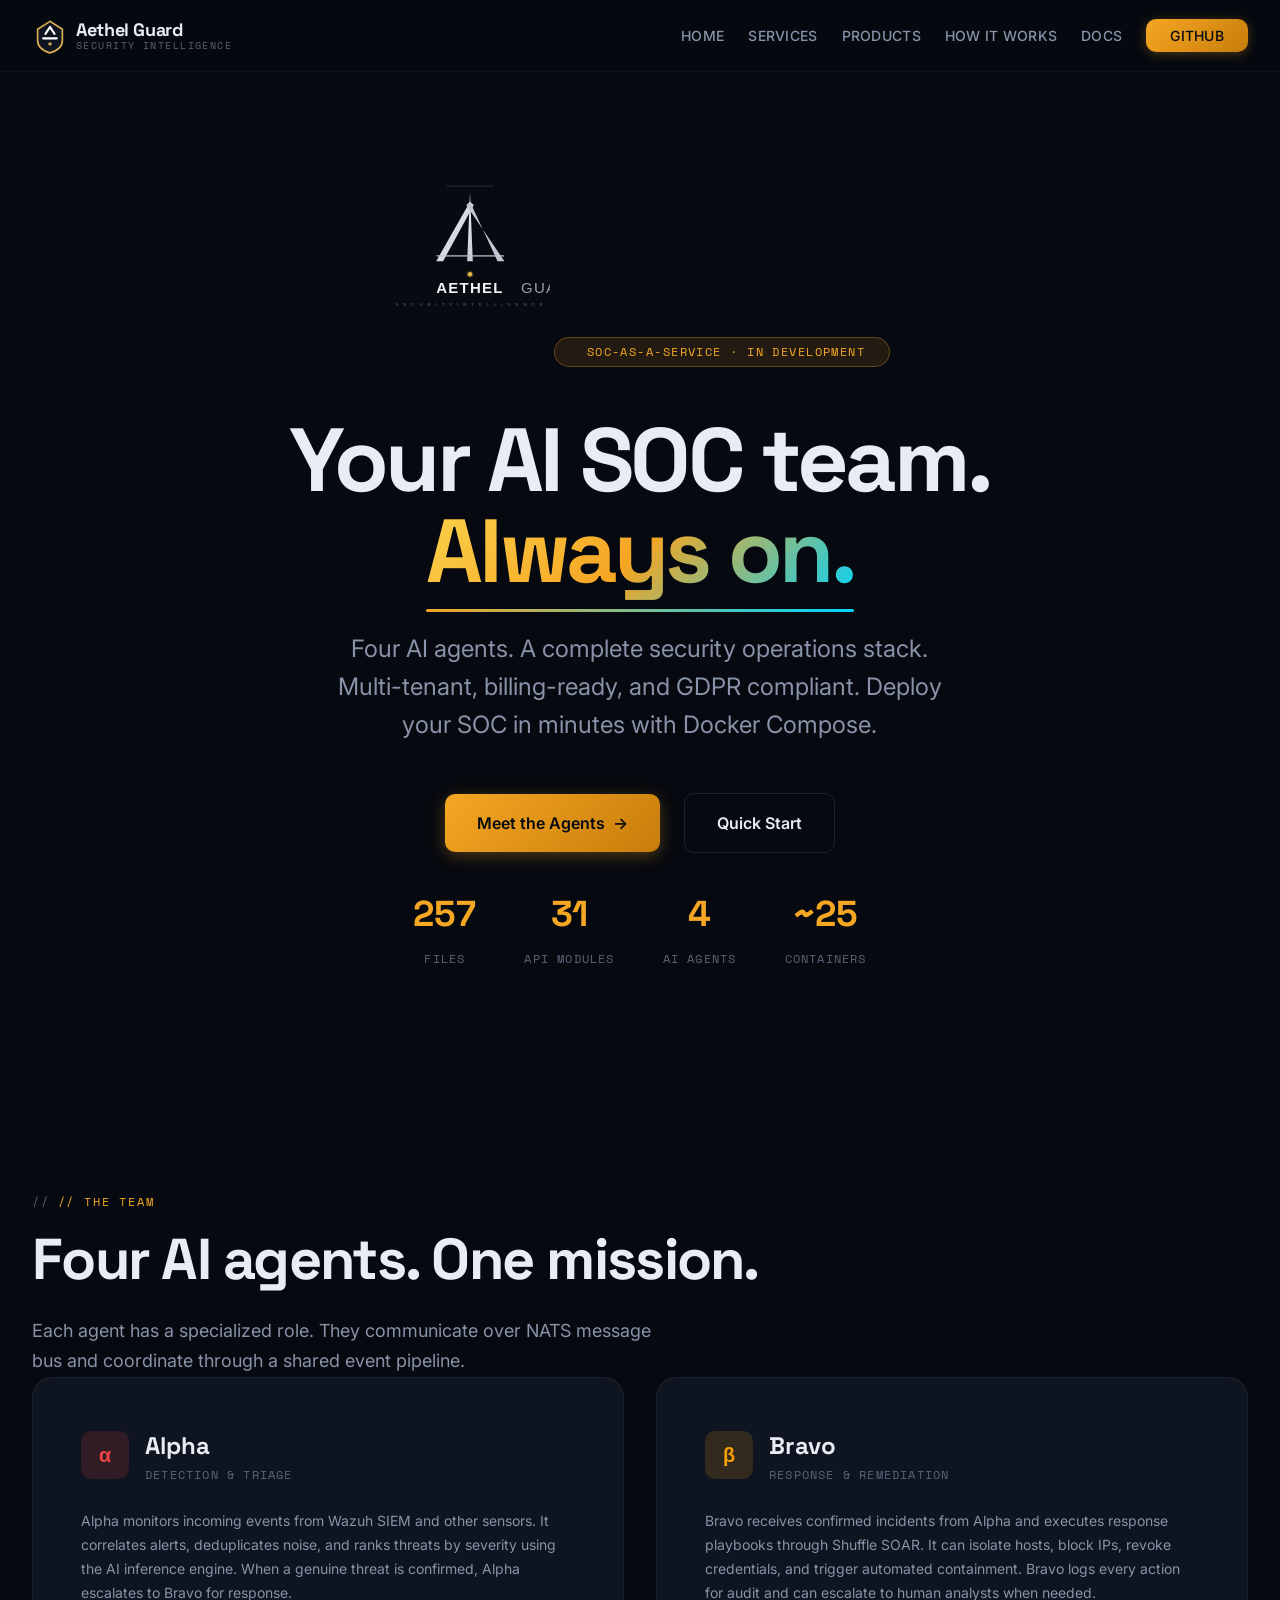
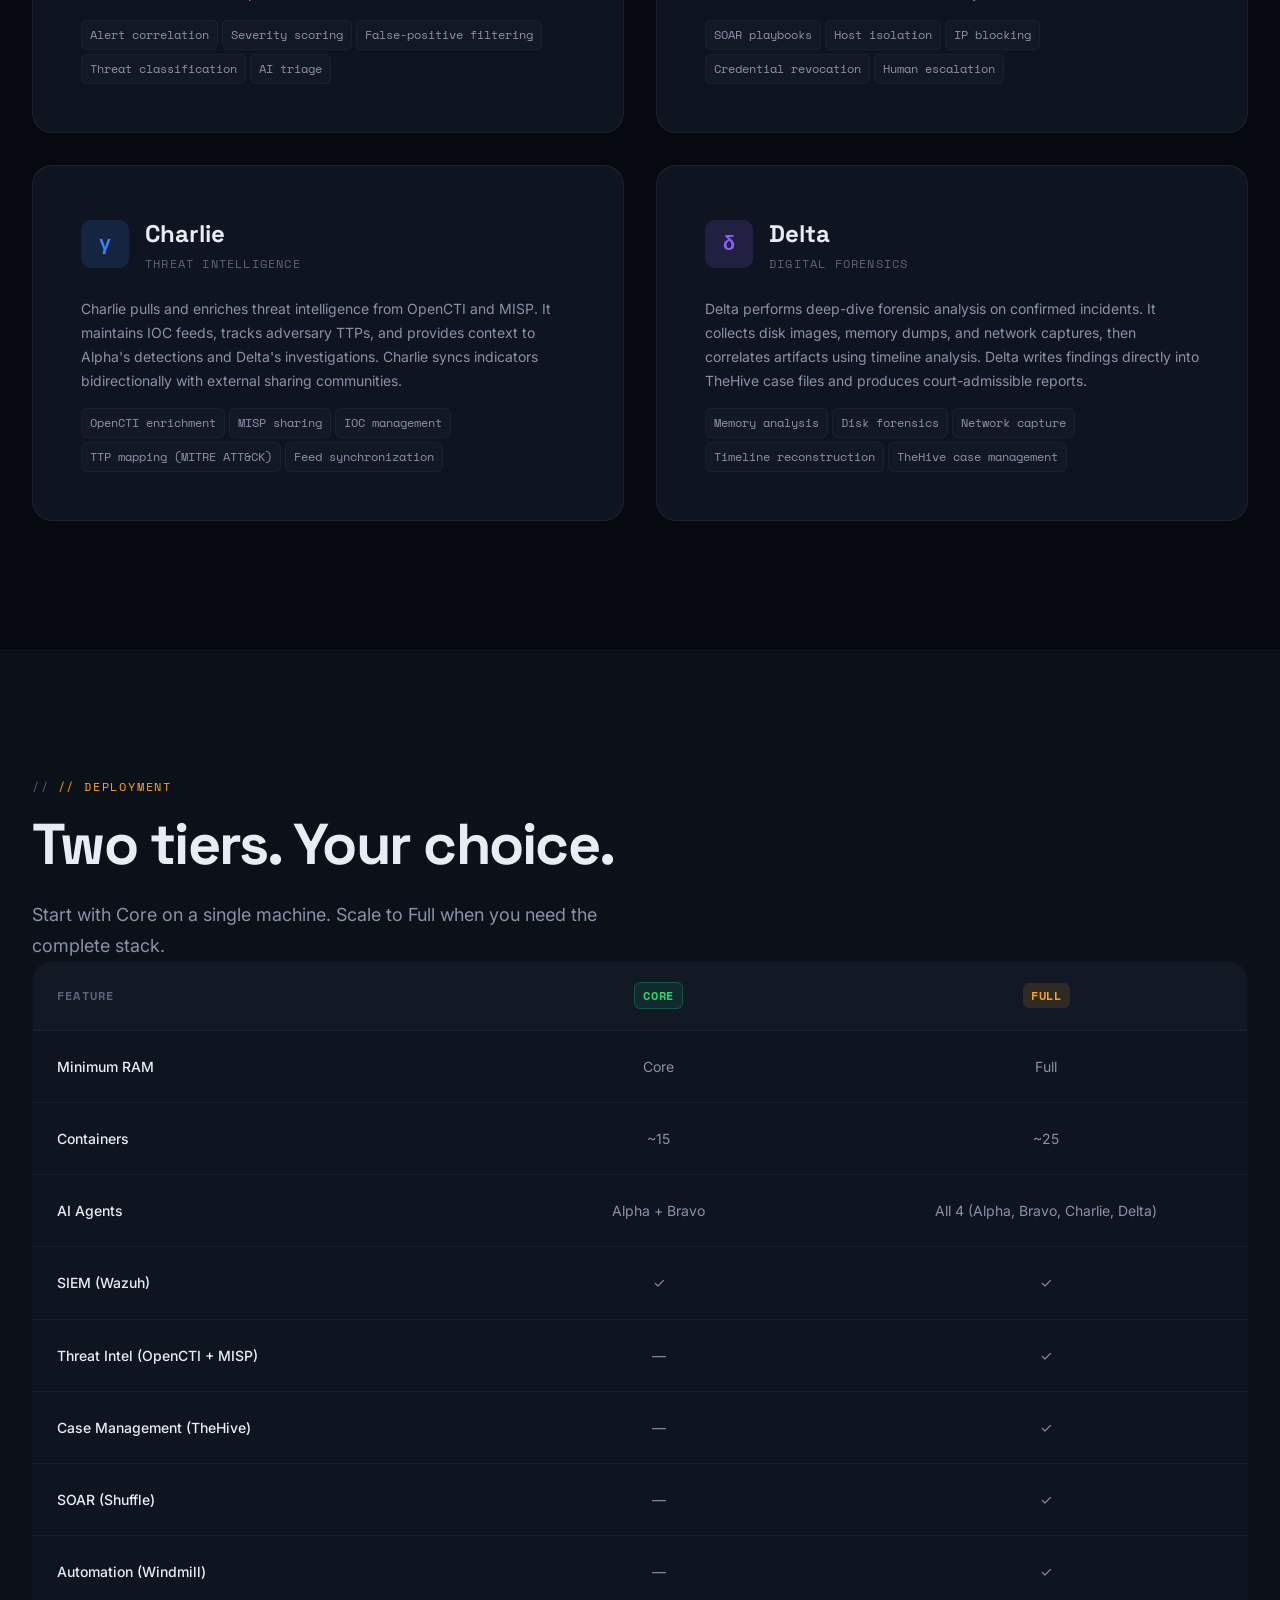
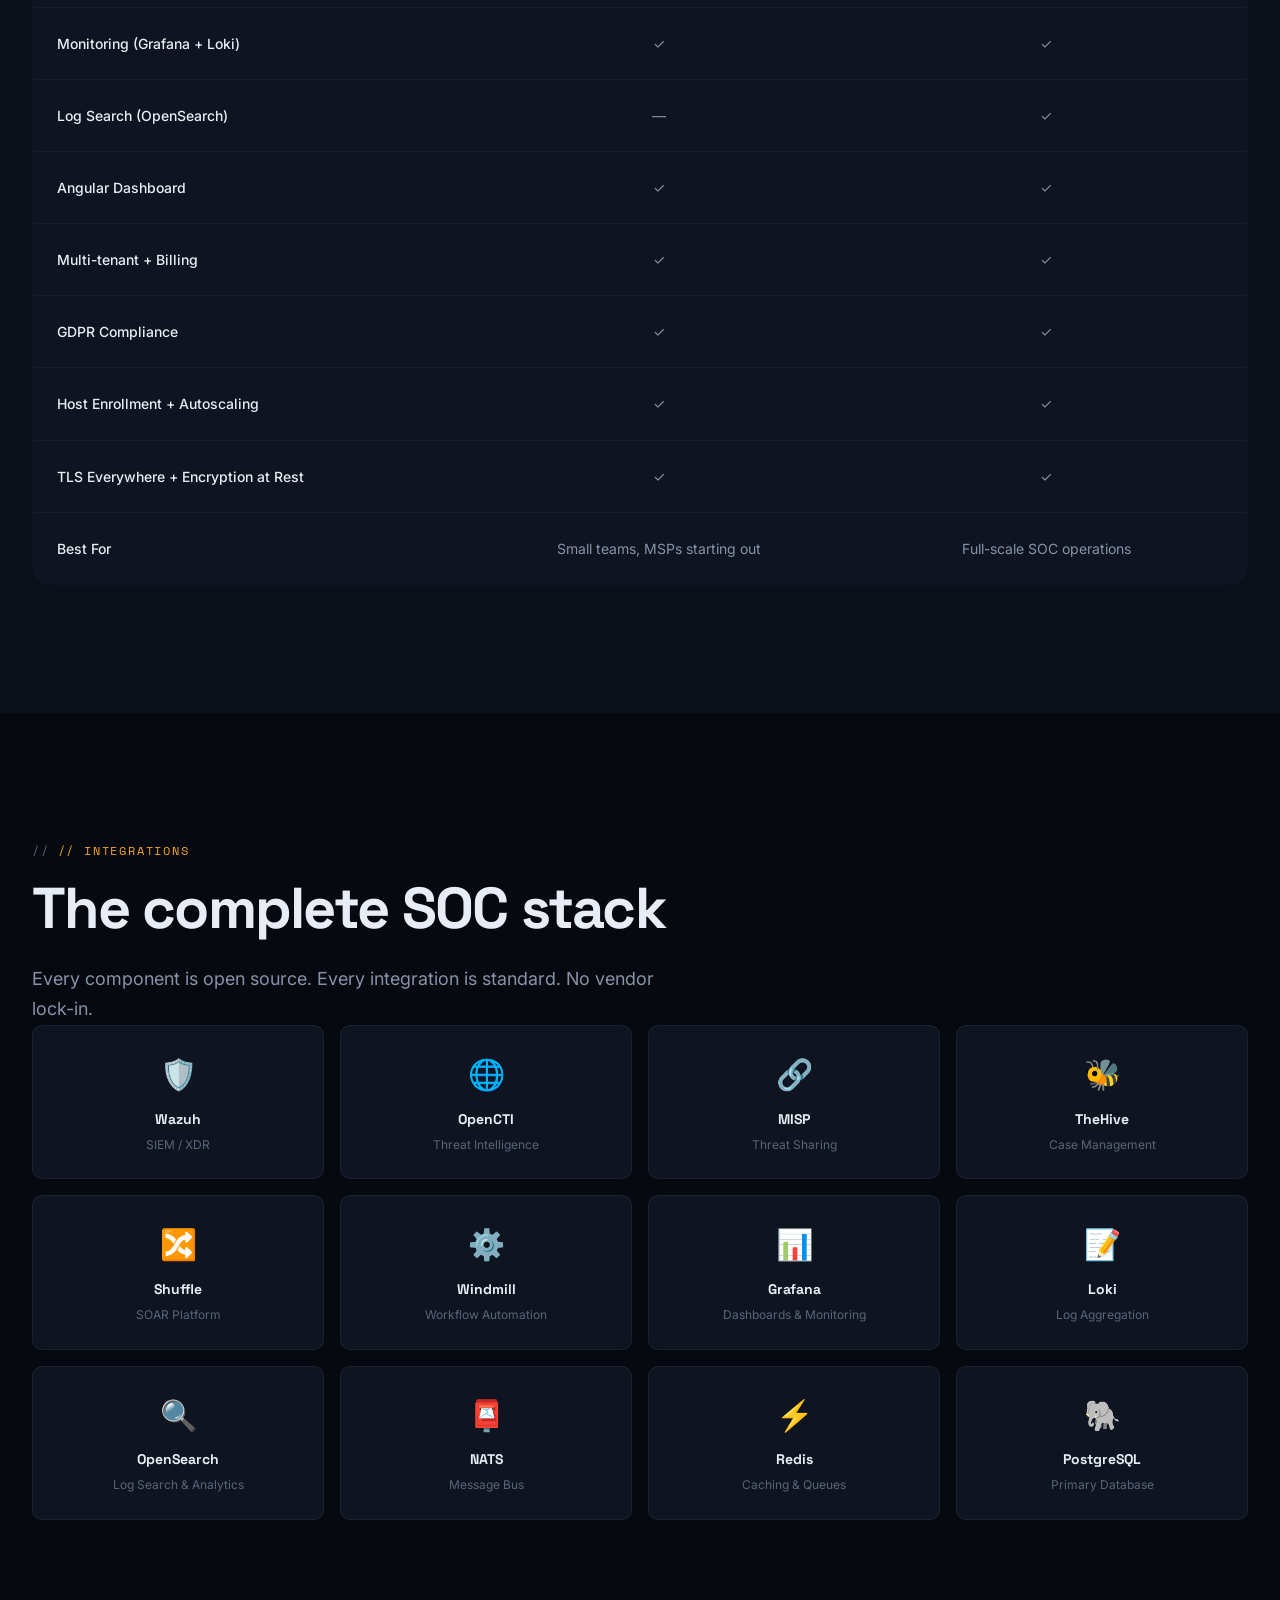
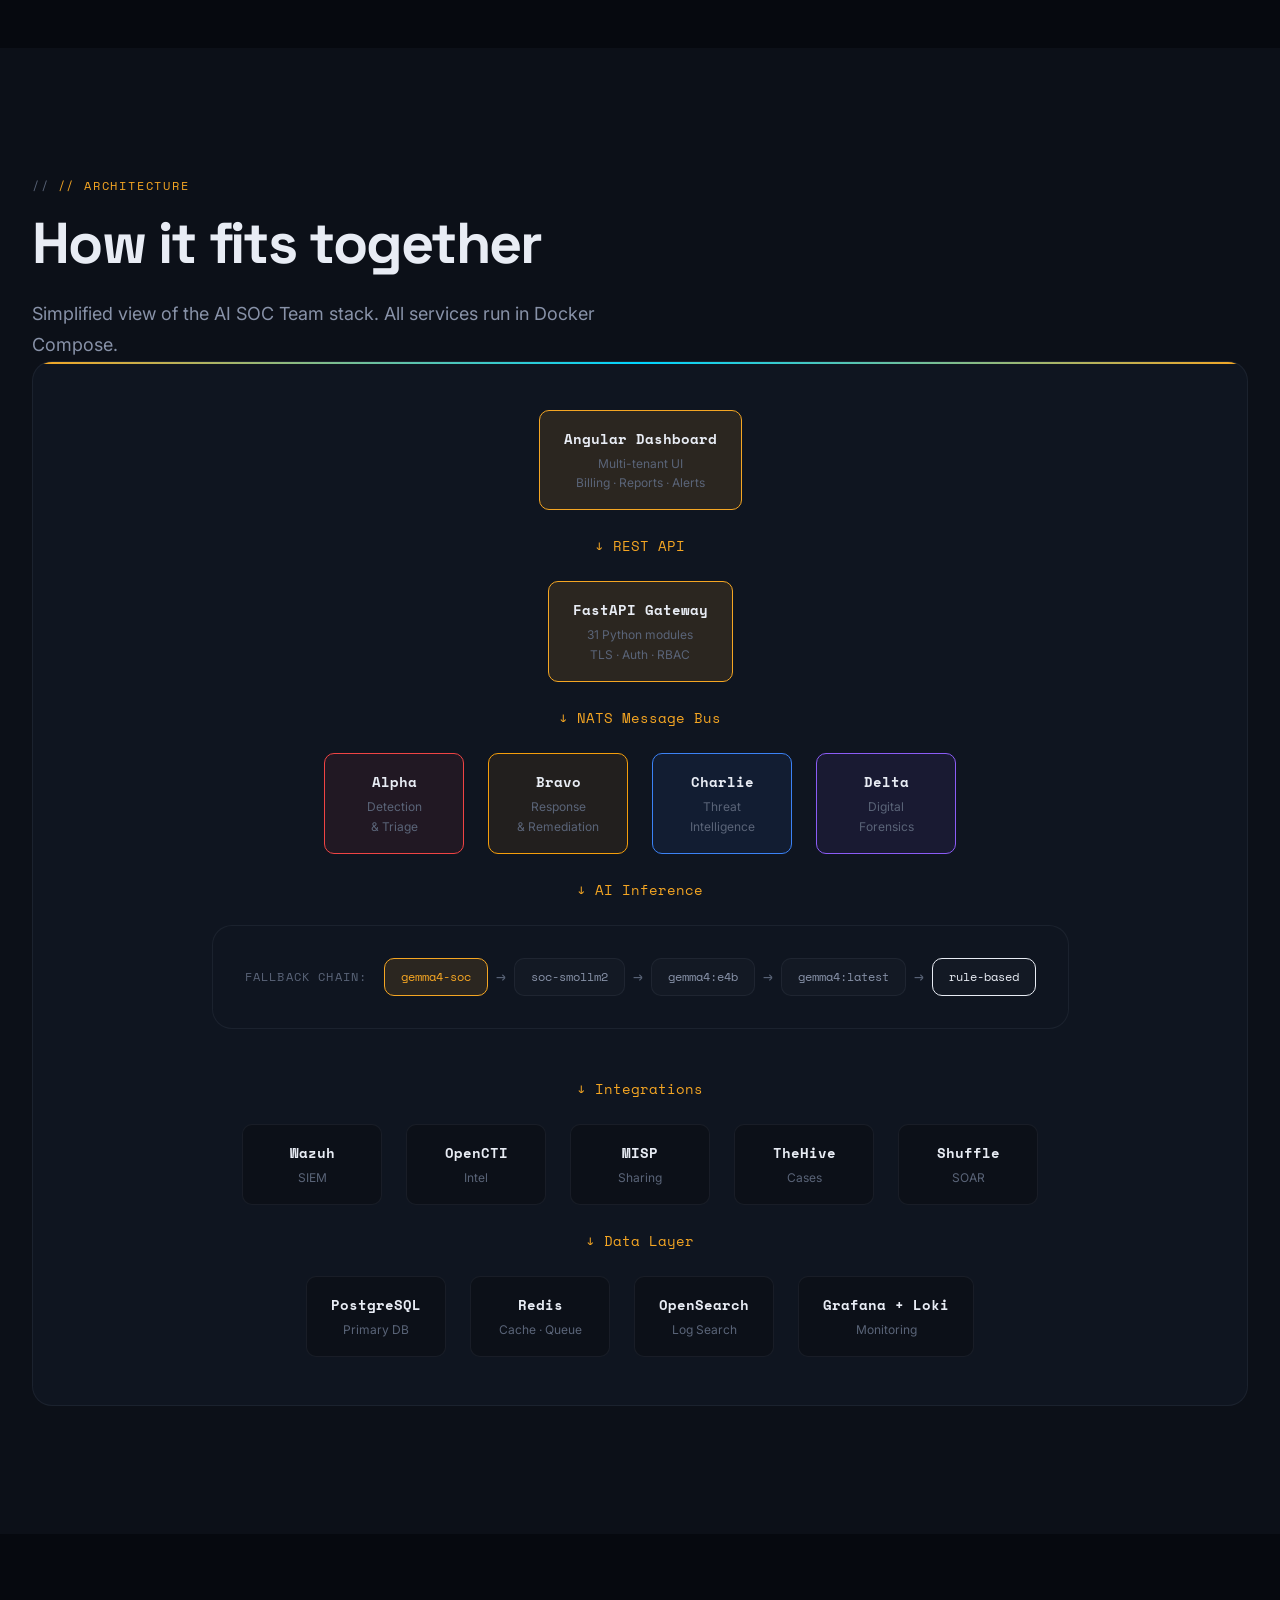
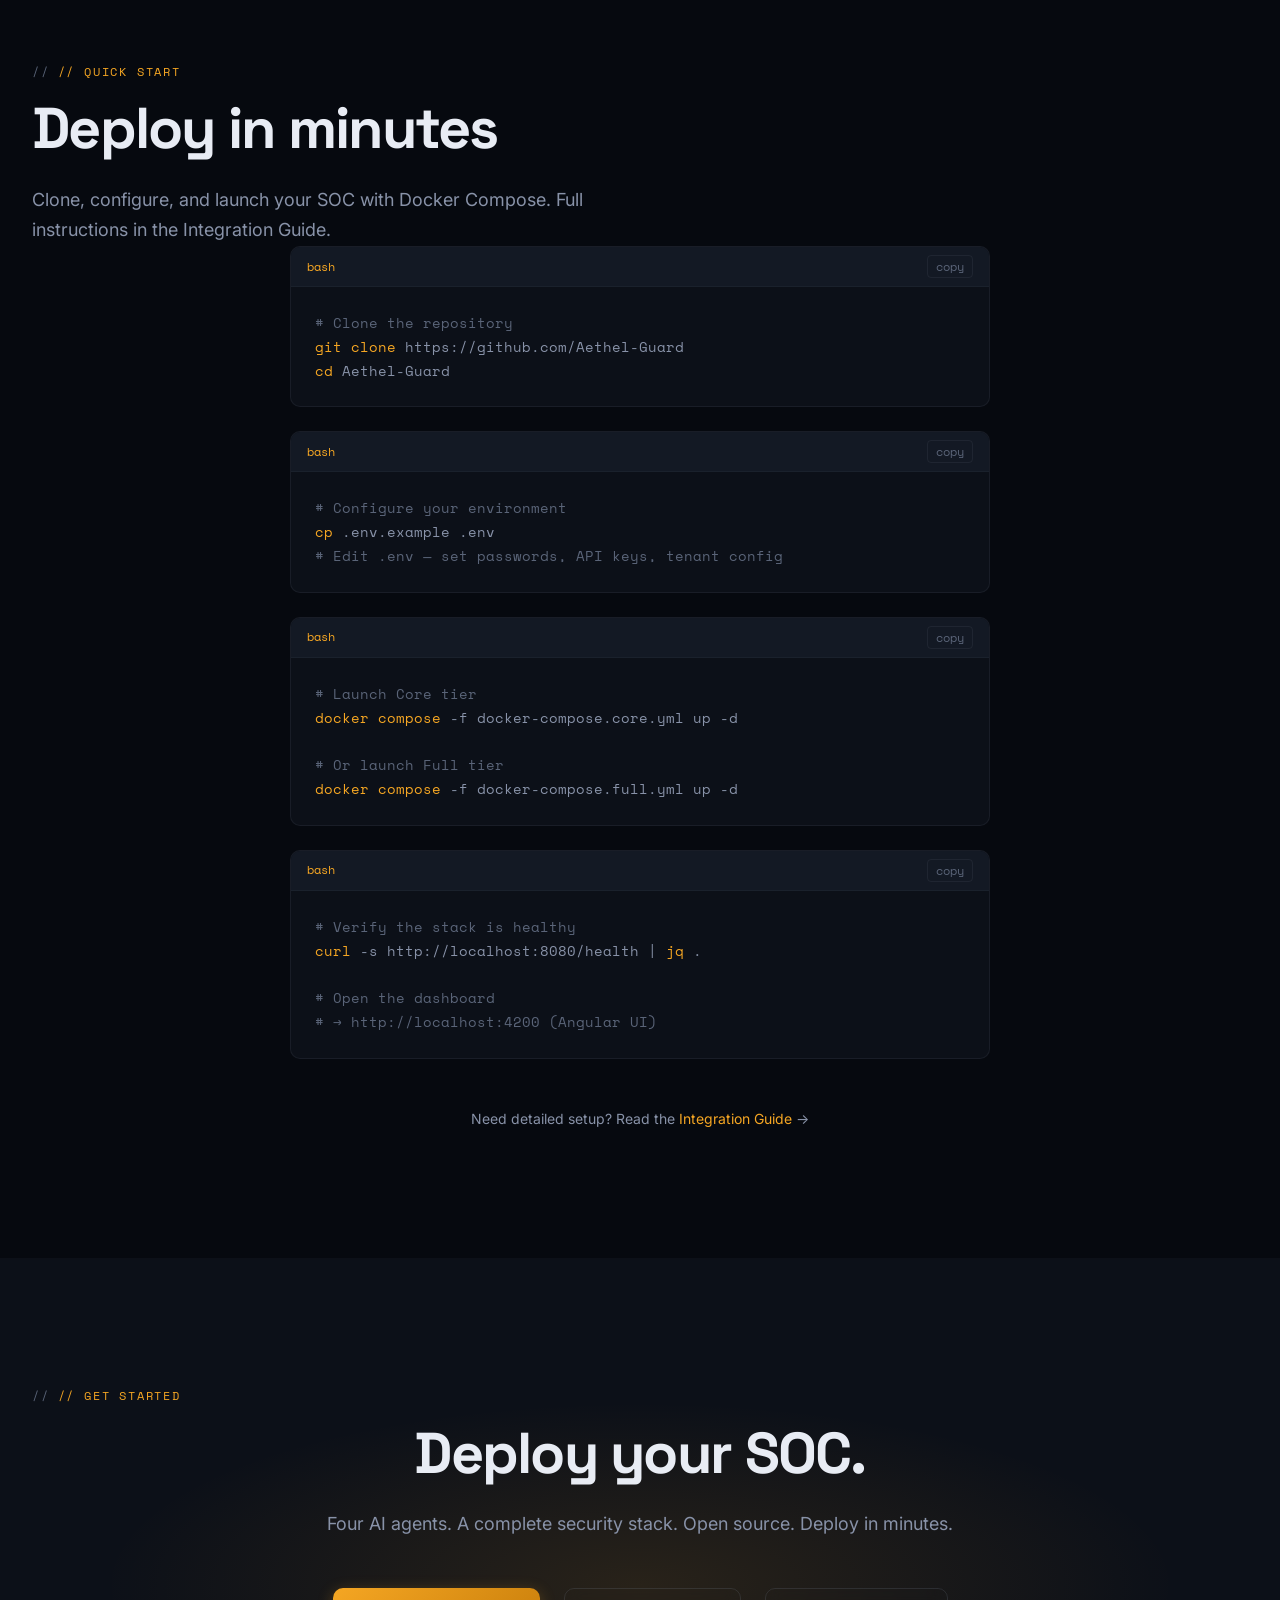
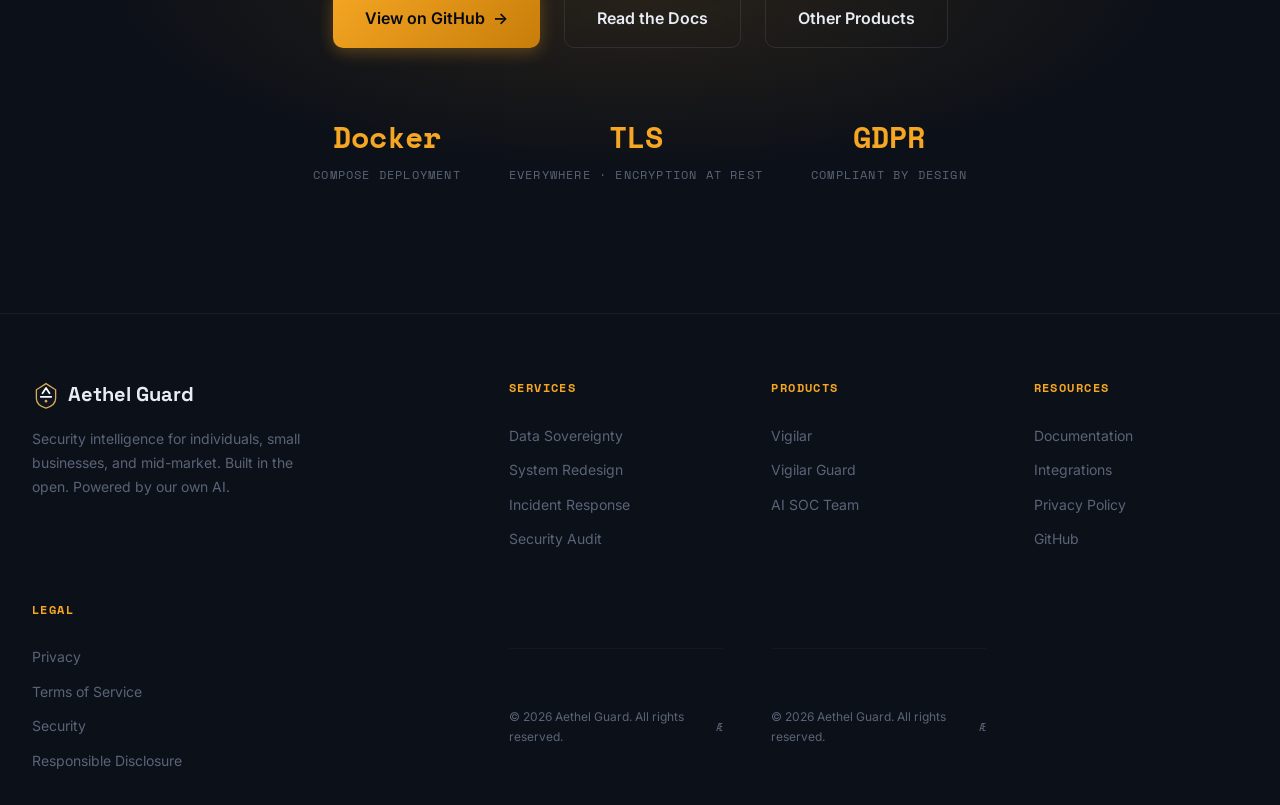
==== commit de31cc8a: "Remove all security-revealing metrics: LoC, engine counts, container counts, internal names - Remove" ====
--- a/pages/ai-soc-team/index.html
+++ b/pages/ai-soc-team/index.html
@@ -736,10 +736,10 @@
           <span class="lang">bash</span>
           <button class="copy-btn" onclick="navigator.clipboard.writeText('docker compose -f docker-compose.core.yml up -d')">copy</button>
         </div>
-        <pre><span class="comment"># Launch Core tier (~15 containers)</span>
+        <pre><span class="comment"># Launch Core tier</span>
 <span class="keyword">docker compose</span> -f docker-compose.core.yml up -d
 
-<span class="comment"># Or launch Full tier (~25 containers)</span>
+<span class="comment"># Or launch Full tier</span>
 <span class="keyword">docker compose</span> -f docker-compose.full.yml up -d</pre>
       </div>
 
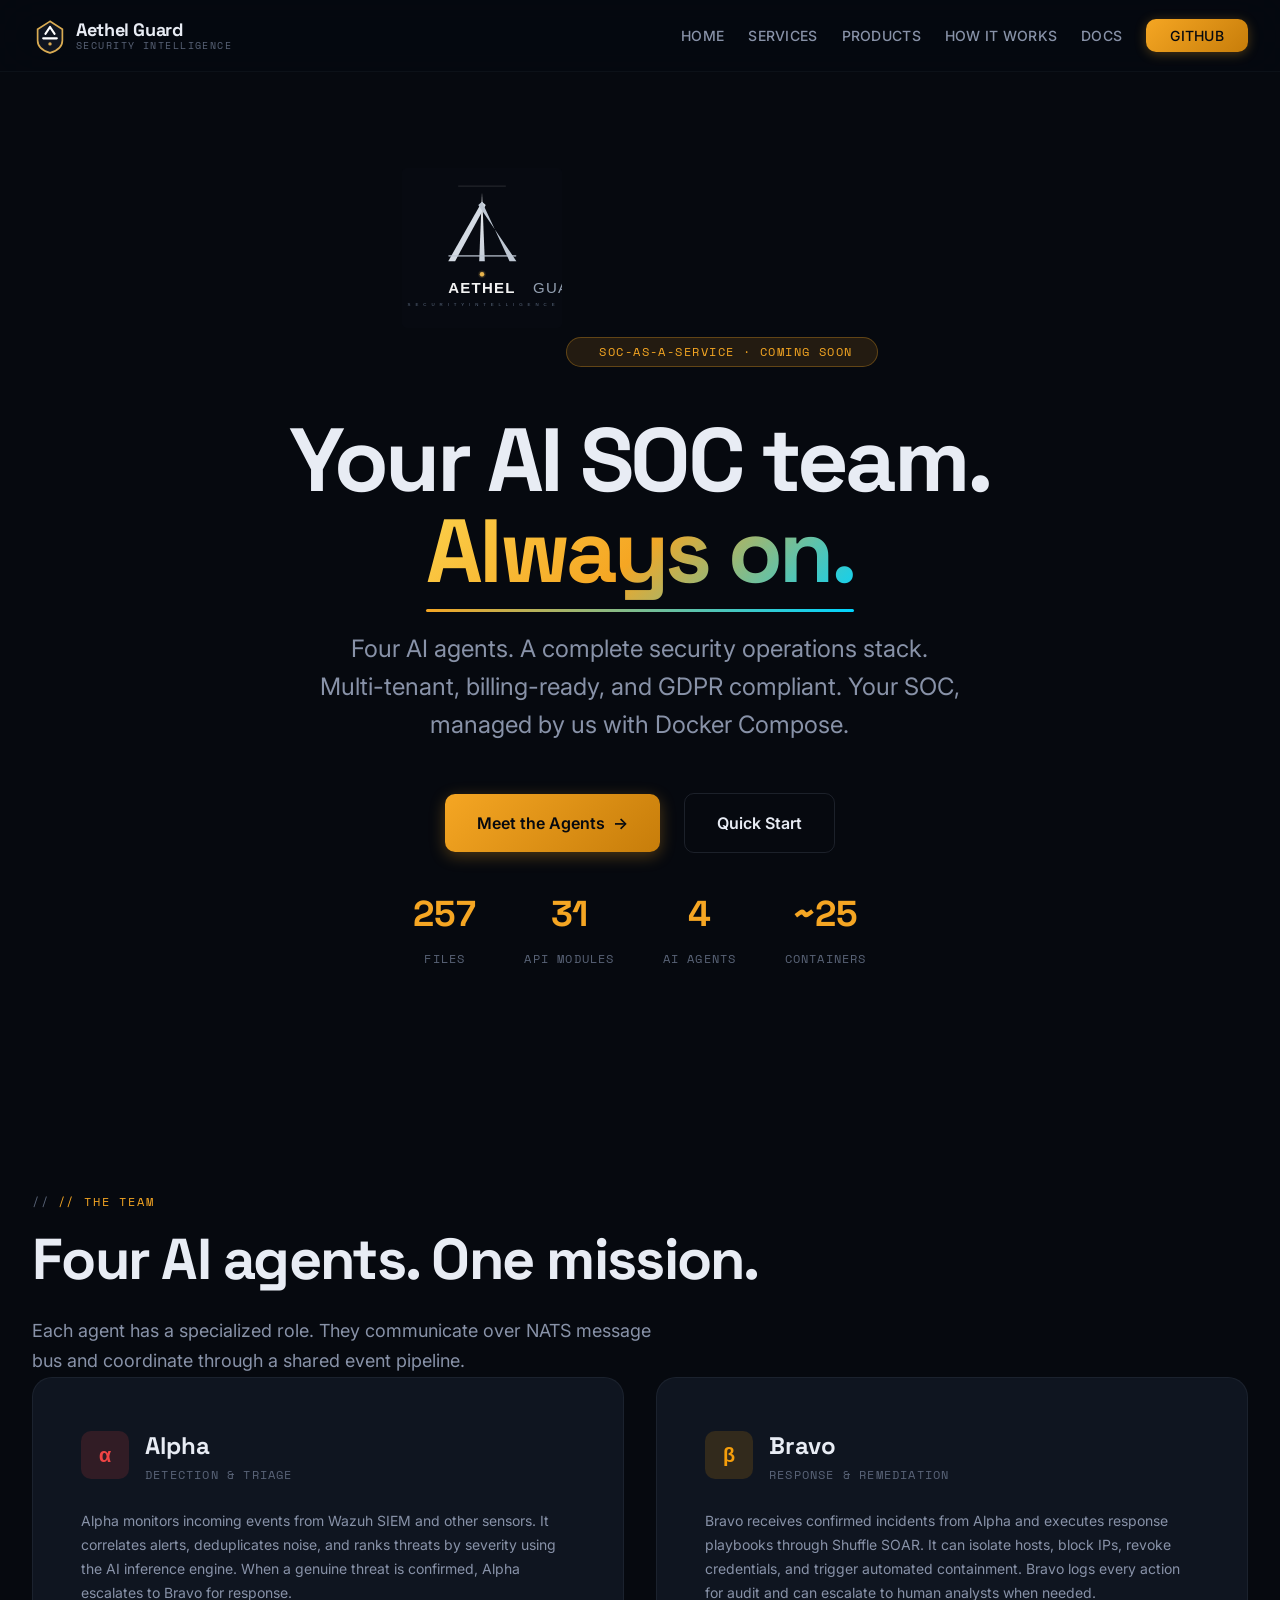
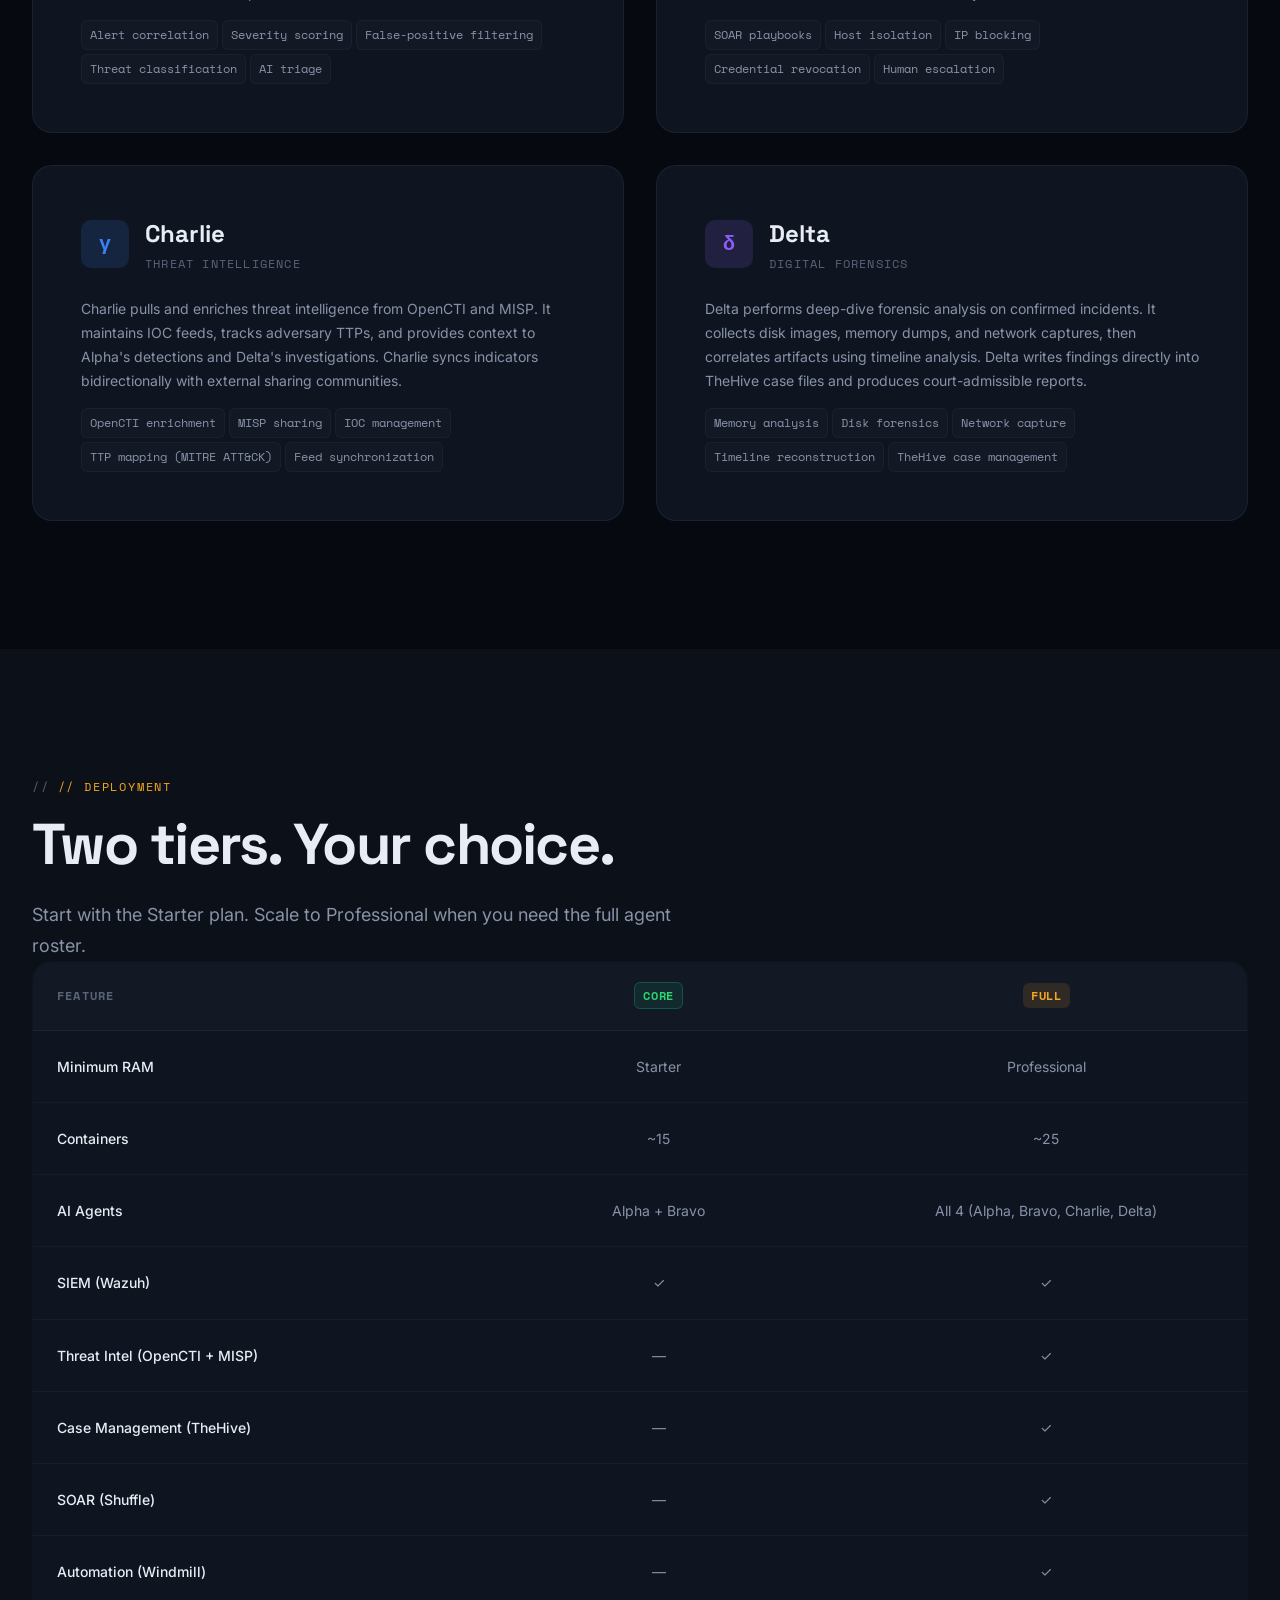
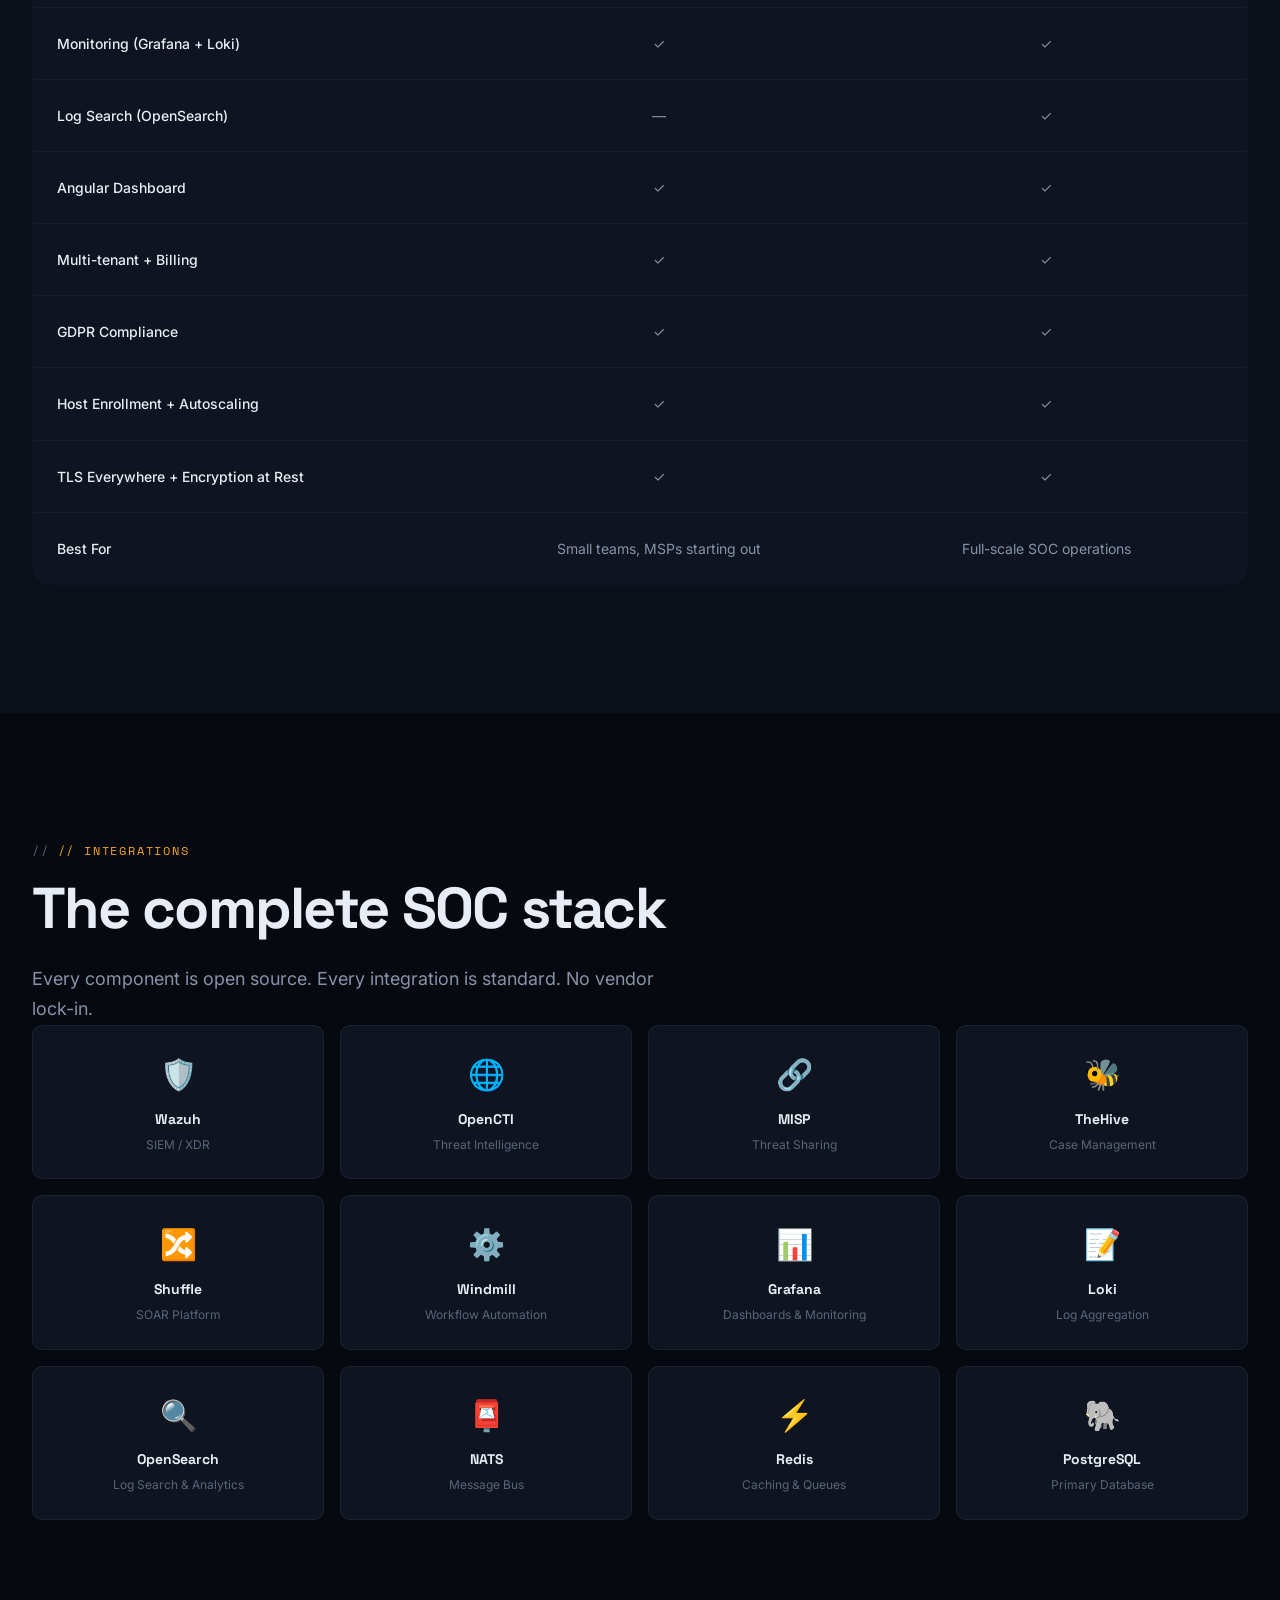
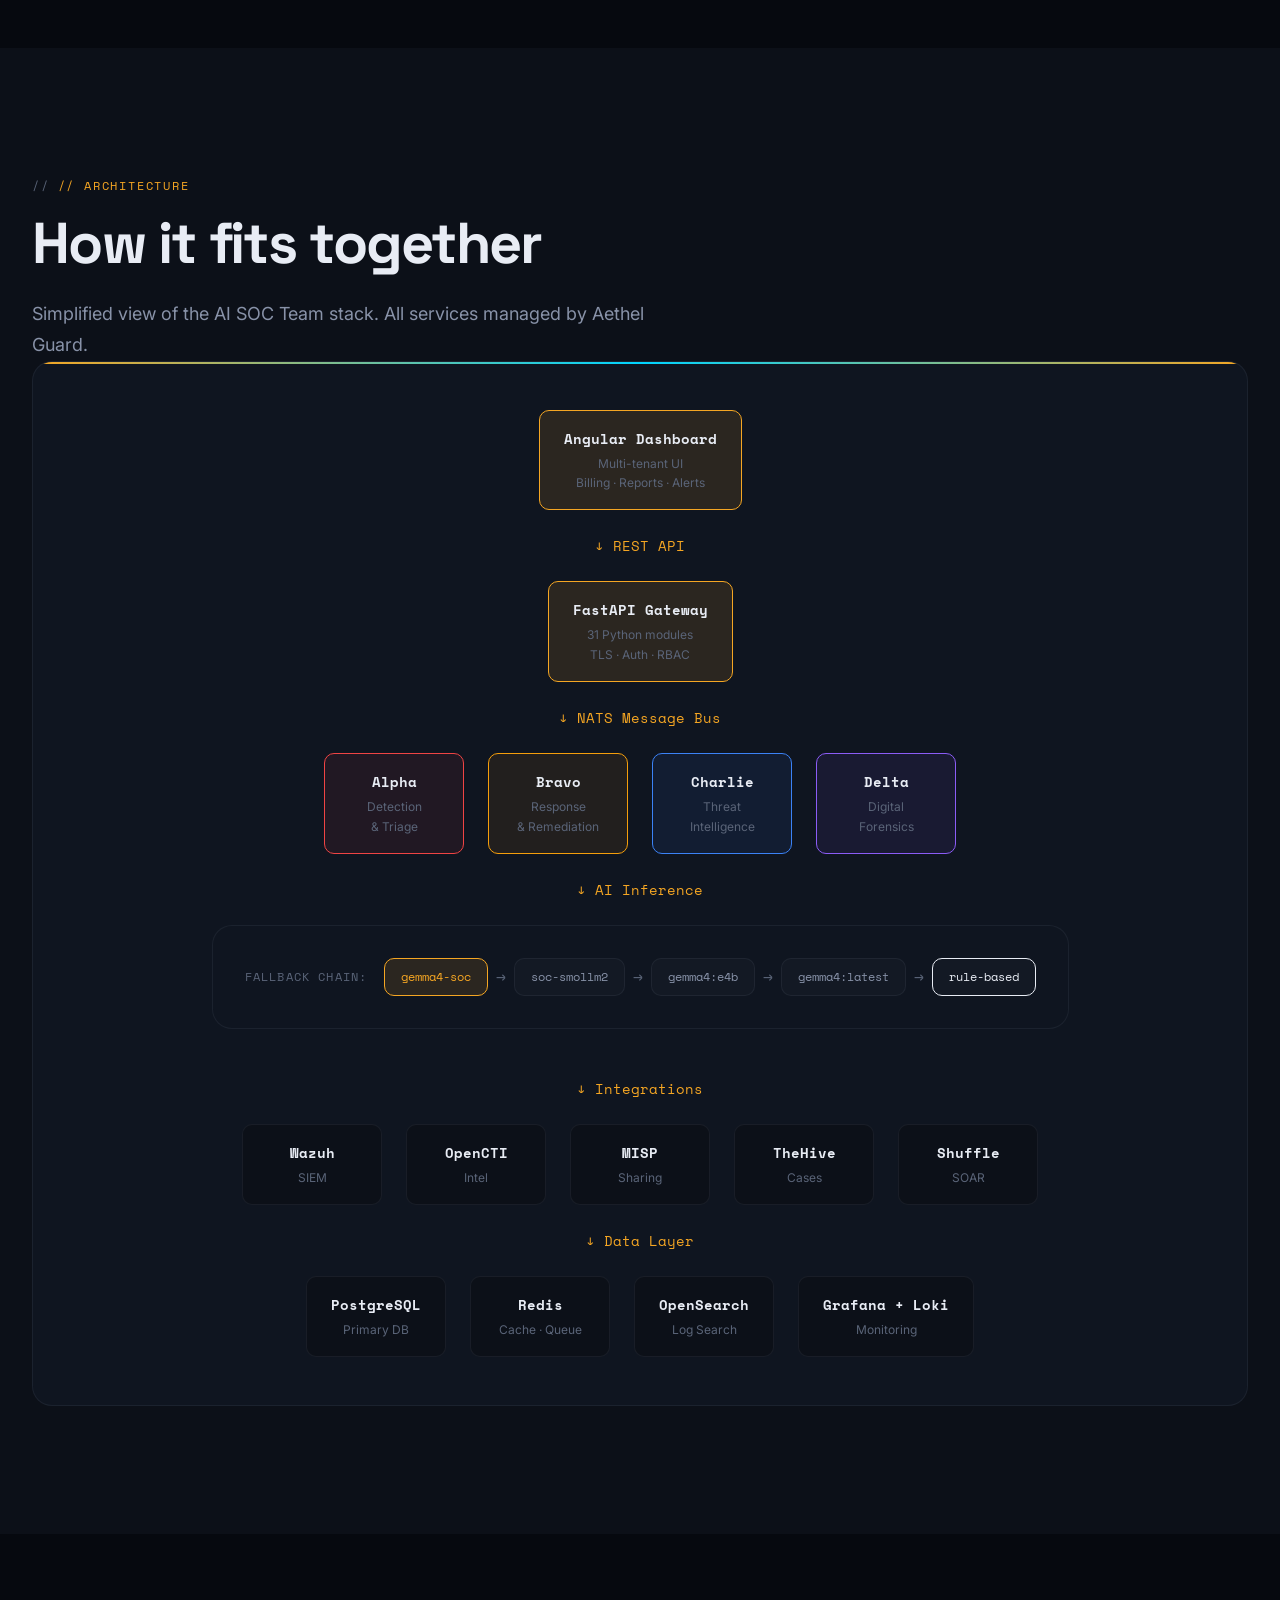
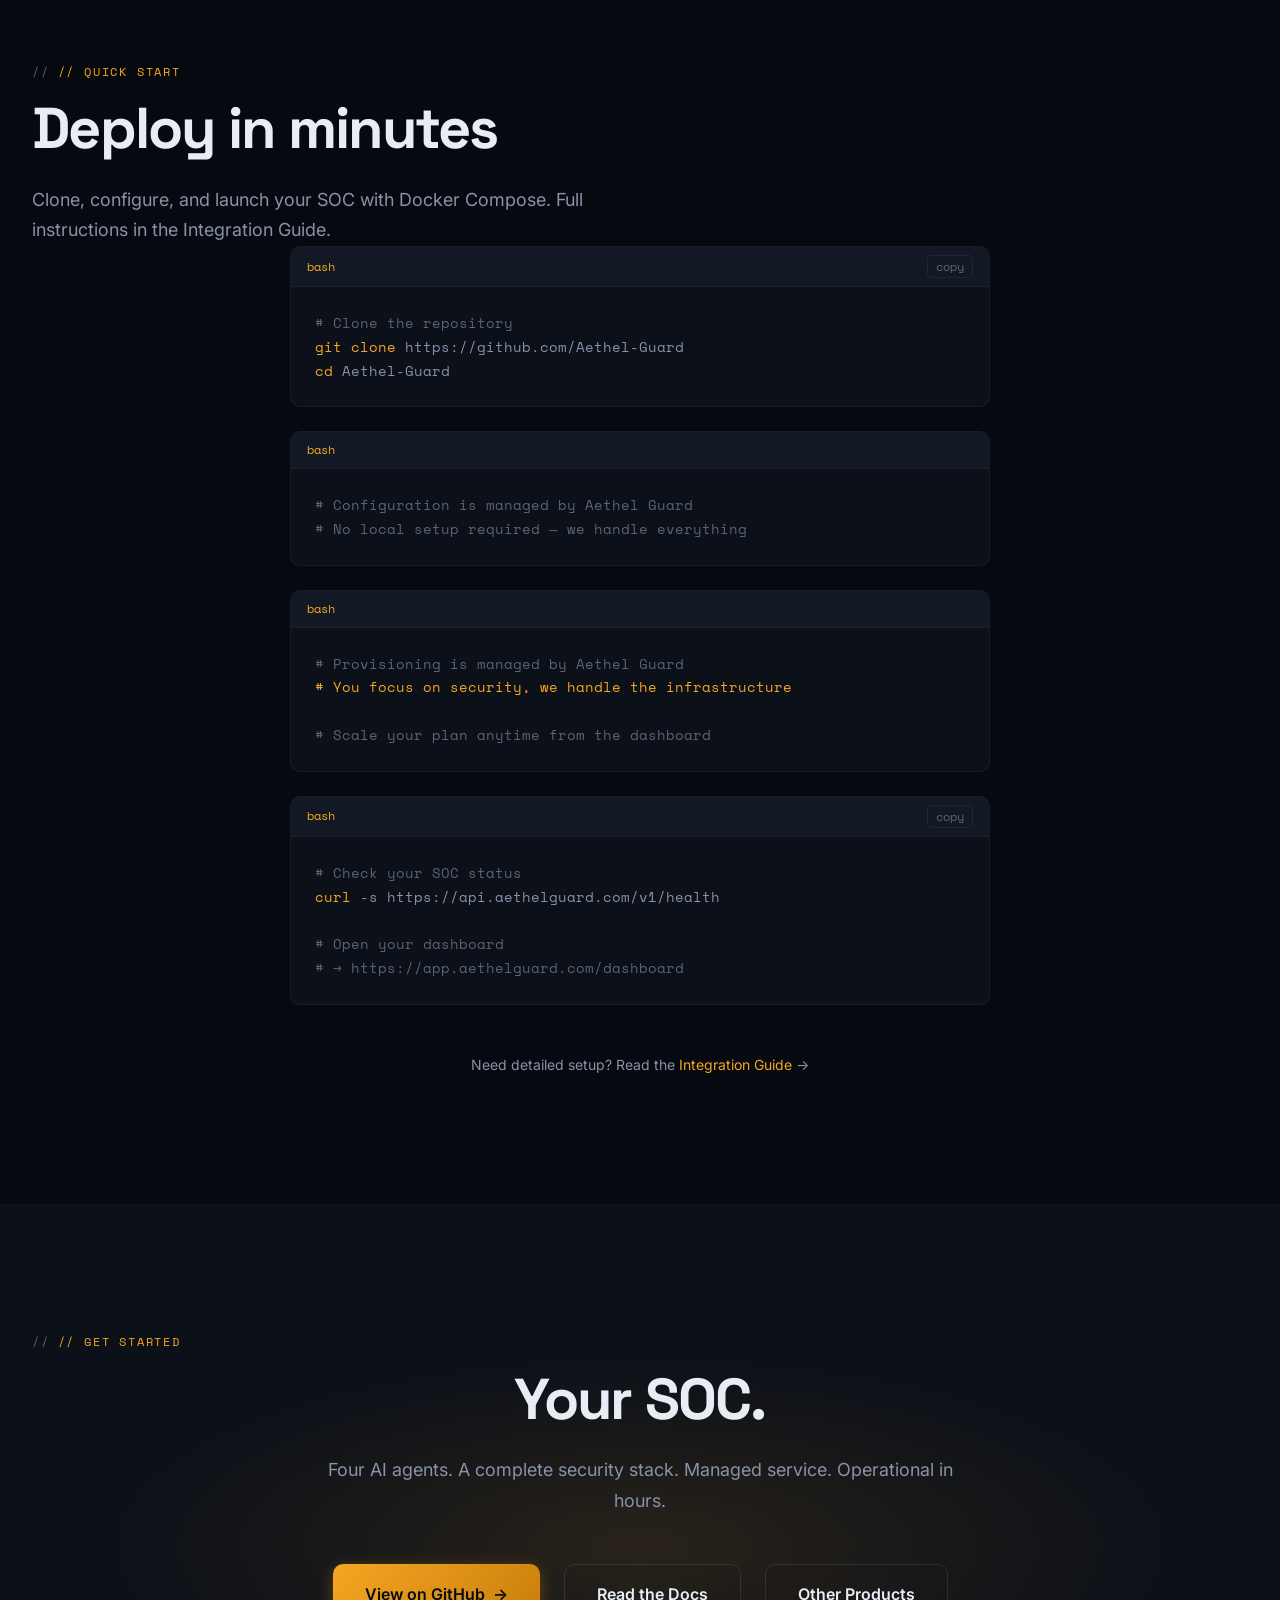
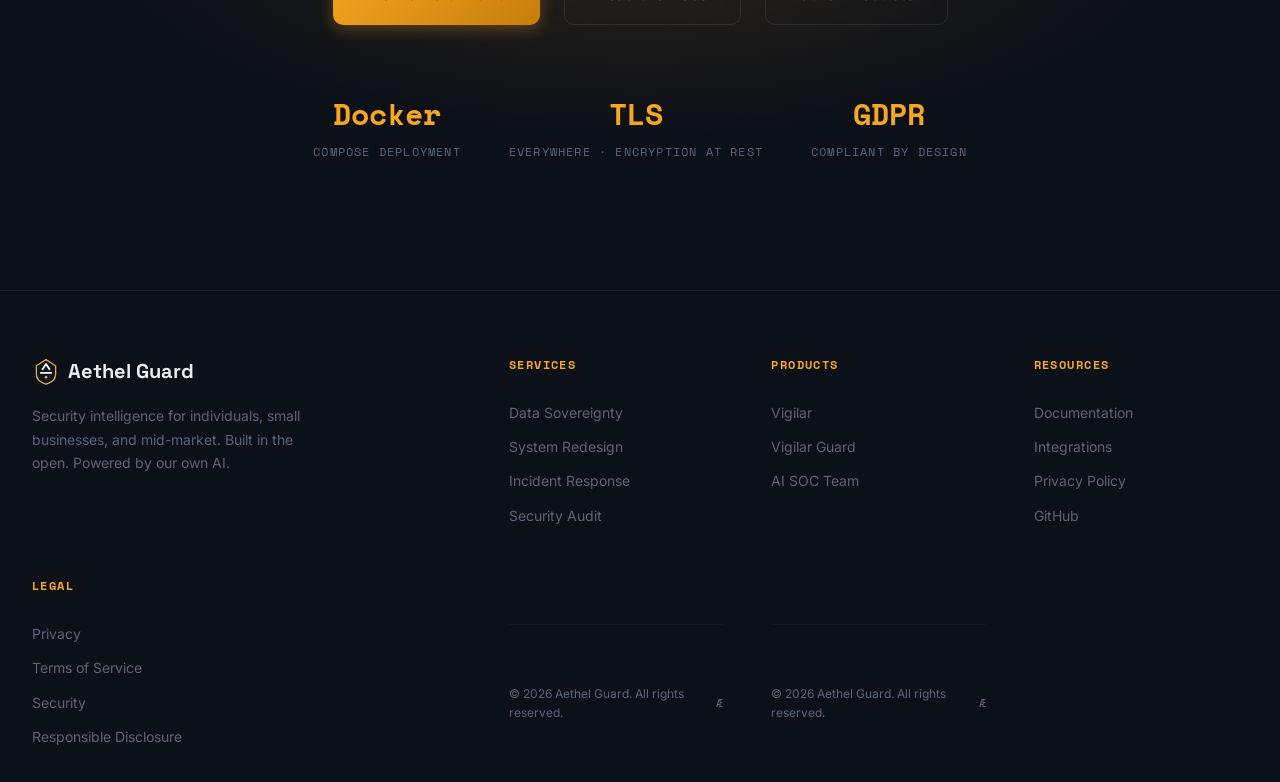
==== commit 91afce53: "Reframe all products as SaaS services, not self-hosted software - AI SOC Team: 'In Development' → 'C" ====
--- a/pages/ai-soc-team/index.html
+++ b/pages/ai-soc-team/index.html
@@ -277,14 +277,14 @@
     <img src="../../assets/img/logo.svg" alt="Aethel Guard" style="width: 160px; margin-bottom: var(--space-lg); opacity: 0.95;">
     <div class="hero-badge">
       <span class="pulse"></span>
-      SOC-as-a-Service · In Development
+      SOC-as-a-Service · Coming Soon
     </div>
     <h1>
       Your AI SOC team.<br>
       <span class="accent">Always on.</span>
     </h1>
     <p class="hero-subtitle">
-      Four AI agents. A complete security operations stack. Multi-tenant, billing-ready, and GDPR compliant. Deploy your SOC in minutes with Docker Compose.
+      Four AI agents. A complete security operations stack. Multi-tenant, billing-ready, and GDPR compliant. Your SOC, managed by us with Docker Compose.
     </p>
     <div class="hero-actions">
       <a href="#agents" class="btn btn-primary">Meet the Agents <span class="arrow">→</span></a>
@@ -413,7 +413,7 @@
   <div class="section-inner">
     <div class="section-label">// Deployment</div>
     <h2 class="section-title">Two tiers. Your choice.</h2>
-    <p class="section-subtitle">Start with Core on a single machine. Scale to Full when you need the complete stack.</p>
+    <p class="section-subtitle">Start with the Starter plan. Scale to Professional when you need the full agent roster.</p>
 
     <div style="overflow-x: auto;">
       <table class="tier-table">
@@ -427,8 +427,8 @@
         <tbody>
           <tr>
             <td>Minimum RAM</td>
-            <td>Core</td>
-            <td>Full</td>
+            <td>Starter</td>
+            <td>Professional</td>
           </tr>
           <tr>
             <td>Containers</td>
@@ -588,7 +588,7 @@
   <div class="section-inner">
     <div class="section-label">// Architecture</div>
     <h2 class="section-title">How it fits together</h2>
-    <p class="section-subtitle">Simplified view of the AI SOC Team stack. All services run in Docker Compose.</p>
+    <p class="section-subtitle">Simplified view of the AI SOC Team stack. All services managed by Aethel Guard.</p>
 
     <div class="architecture-diagram">
       <div class="arch-flow">
@@ -724,35 +724,31 @@
       <div class="code-block">
         <div class="code-header">
           <span class="lang">bash</span>
-          <button class="copy-btn" onclick="navigator.clipboard.writeText('cp .env.example .env\n# Edit .env — set passwords, API keys, tenant config')">copy</button>
-        </div>
-        <pre><span class="comment"># Configure your environment</span>
-<span class="keyword">cp</span> .env.example .env
-<span class="comment"># Edit .env — set passwords, API keys, tenant config</span></pre>
+        </div>
+        <pre><span class="comment"># Configuration is managed by Aethel Guard</span>
+<span class="comment"># No local setup required — we handle everything</span></pre>
       </div>
 
       <div class="code-block">
         <div class="code-header">
           <span class="lang">bash</span>
-          <button class="copy-btn" onclick="navigator.clipboard.writeText('docker compose -f docker-compose.core.yml up -d')">copy</button>
-        </div>
-        <pre><span class="comment"># Launch Core tier</span>
-<span class="keyword">docker compose</span> -f docker-compose.core.yml up -d
-
-<span class="comment"># Or launch Full tier</span>
-<span class="keyword">docker compose</span> -f docker-compose.full.yml up -d</pre>
+        </div>
+        <pre><span class="comment"># Provisioning is managed by Aethel Guard</span>
+<span class="keyword"># You focus on security, we handle the infrastructure</span>
+
+<span class="comment"># Scale your plan anytime from the dashboard</span></pre>
       </div>
 
       <div class="code-block">
         <div class="code-header">
           <span class="lang">bash</span>
-          <button class="copy-btn" onclick="navigator.clipboard.writeText('curl -s http://localhost:8080/health | jq .')">copy</button>
-        </div>
-        <pre><span class="comment"># Verify the stack is healthy</span>
-<span class="keyword">curl</span> -s http://localhost:8080/health | <span class="keyword">jq</span> .
-
-<span class="comment"># Open the dashboard</span>
-<span class="comment"># → http://localhost:4200 (Angular UI)</span></pre>
+          <button class="copy-btn" onclick="navigator.clipboard.writeText('curl -s https://api.aethelguard.com/v1/health')">copy</button>
+        </div>
+        <pre><span class="comment"># Check your SOC status</span>
+<span class="keyword">curl</span> -s https://api.aethelguard.com/v1/health
+
+<span class="comment"># Open your dashboard</span>
+<span class="comment"># → https://app.aethelguard.com/dashboard</span></pre>
       </div>
 
     </div>
@@ -770,8 +766,8 @@
   <div style="position: absolute; top: 0; left: 0; right: 0; bottom: 0; background: radial-gradient(ellipse 60% 40% at 50% 50%, var(--accent-glow) 0%, transparent 70%); pointer-events: none;"></div>
   <div class="section-inner" style="text-align: center; position: relative; z-index: 1;">
     <div class="section-label">// Get Started</div>
-    <h2 class="section-title">Deploy your SOC.</h2>
-    <p class="section-subtitle" style="margin-left: auto; margin-right: auto;">Four AI agents. A complete security stack. Open source. Deploy in minutes.</p>
+    <h2 class="section-title">Your SOC.</h2>
+    <p class="section-subtitle" style="margin-left: auto; margin-right: auto;">Four AI agents. A complete security stack. Managed service. Operational in hours.</p>
 
     <div style="display: flex; gap: var(--space-lg); justify-content: center; flex-wrap: wrap; margin-top: var(--space-2xl);">
       <a href="https://github.com/Aethel-Guard" target="_blank" class="btn btn-primary">
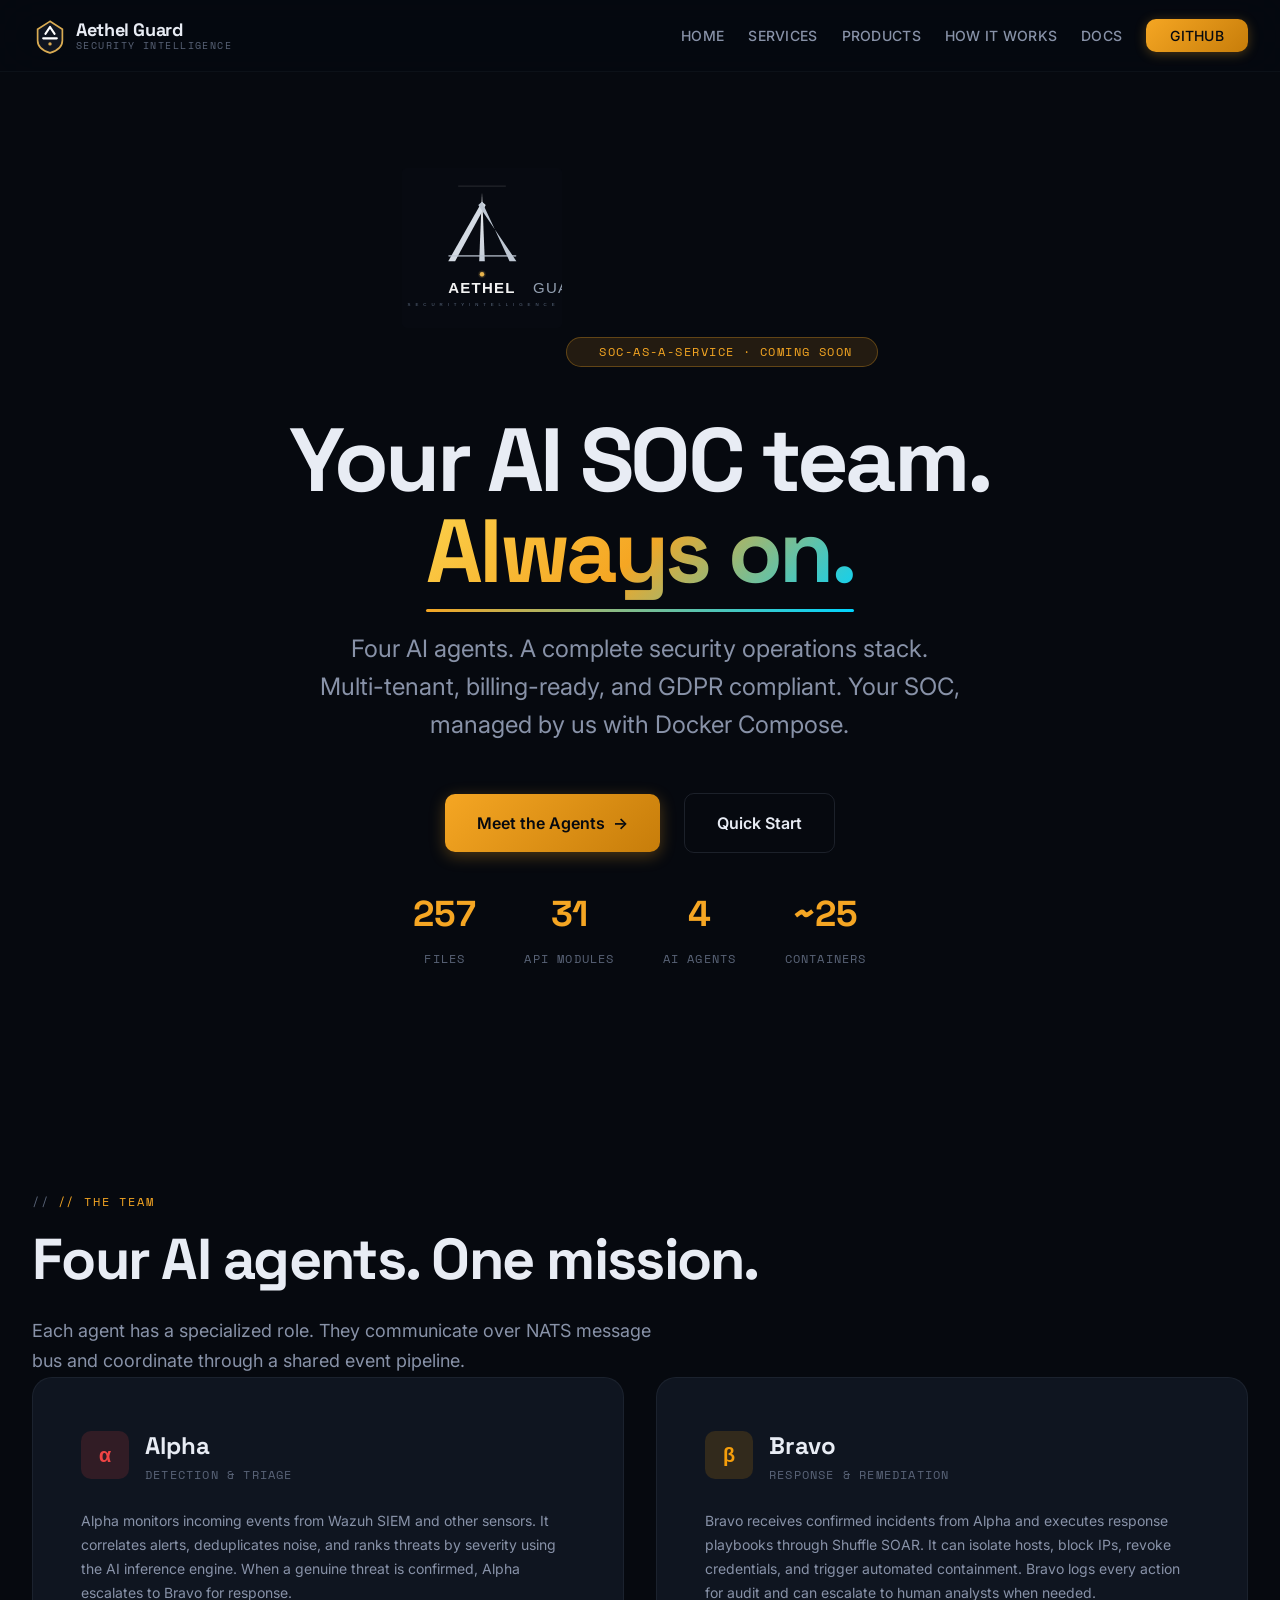
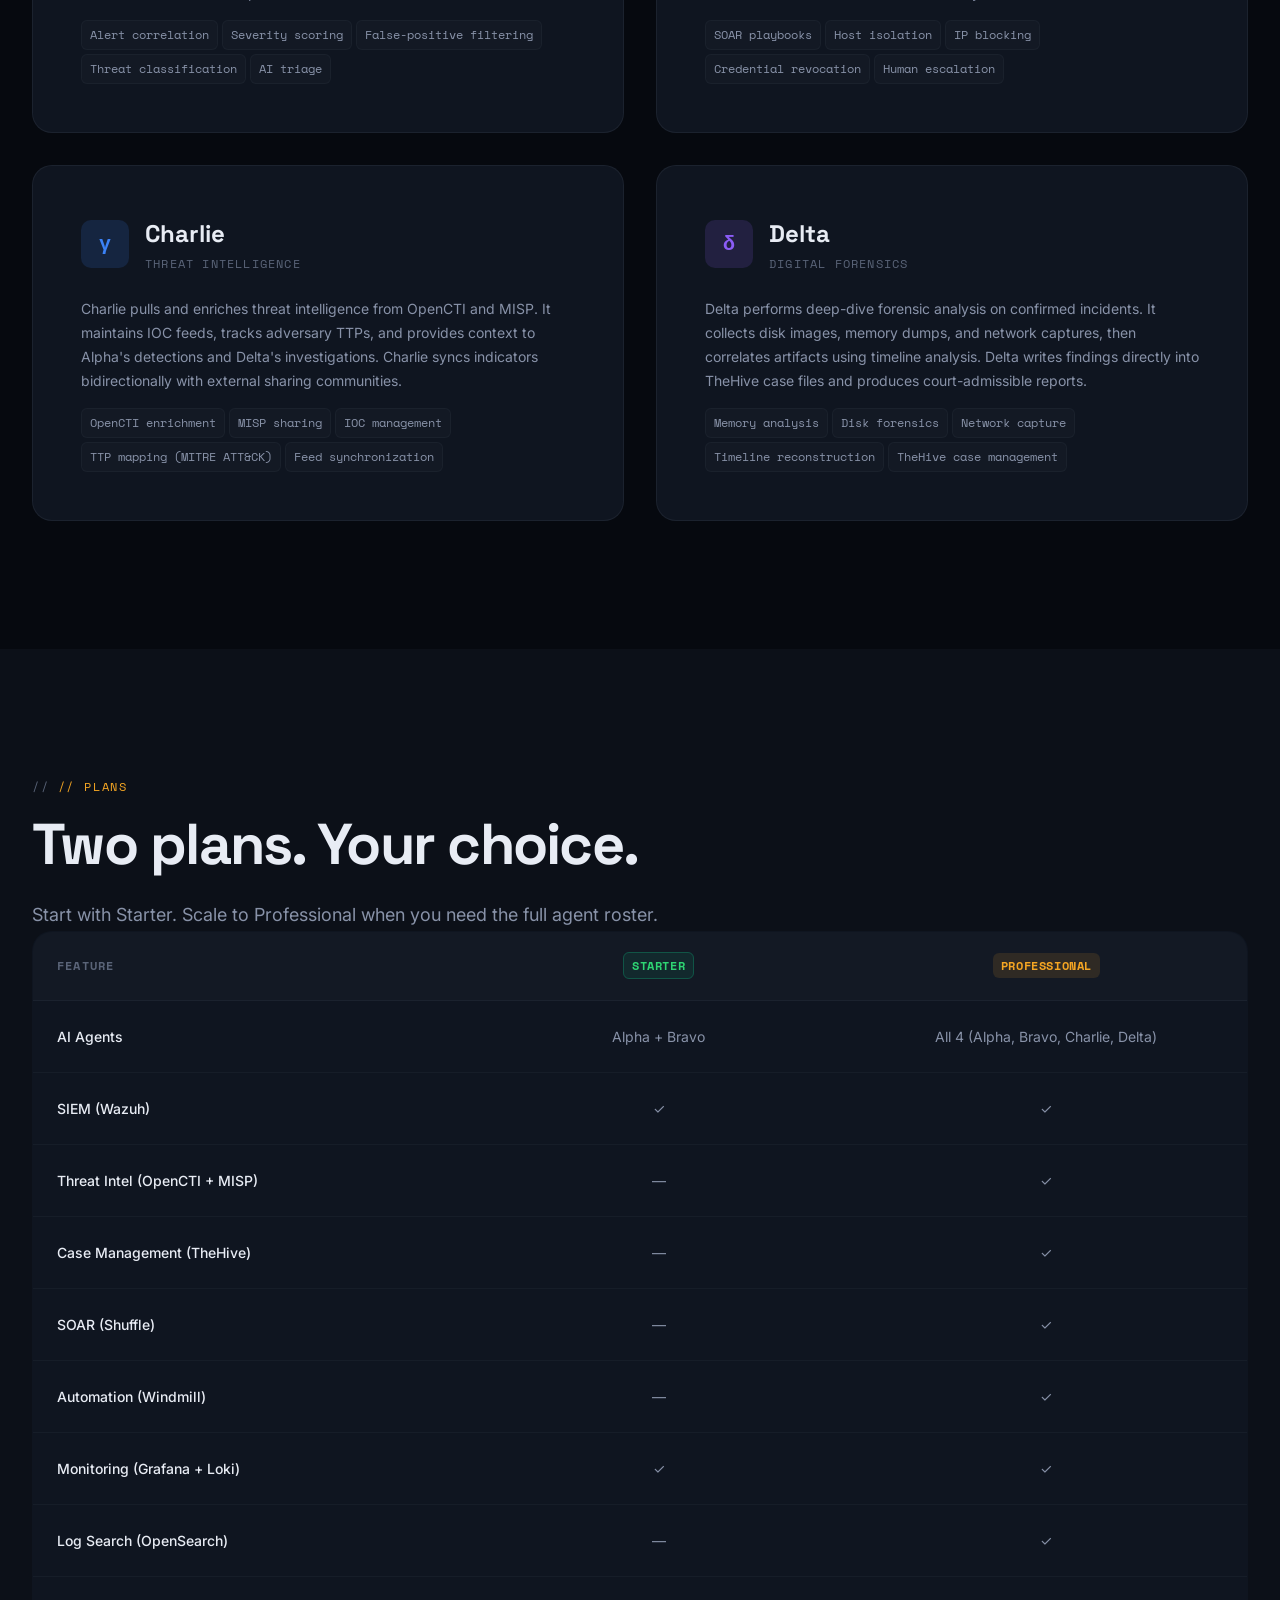
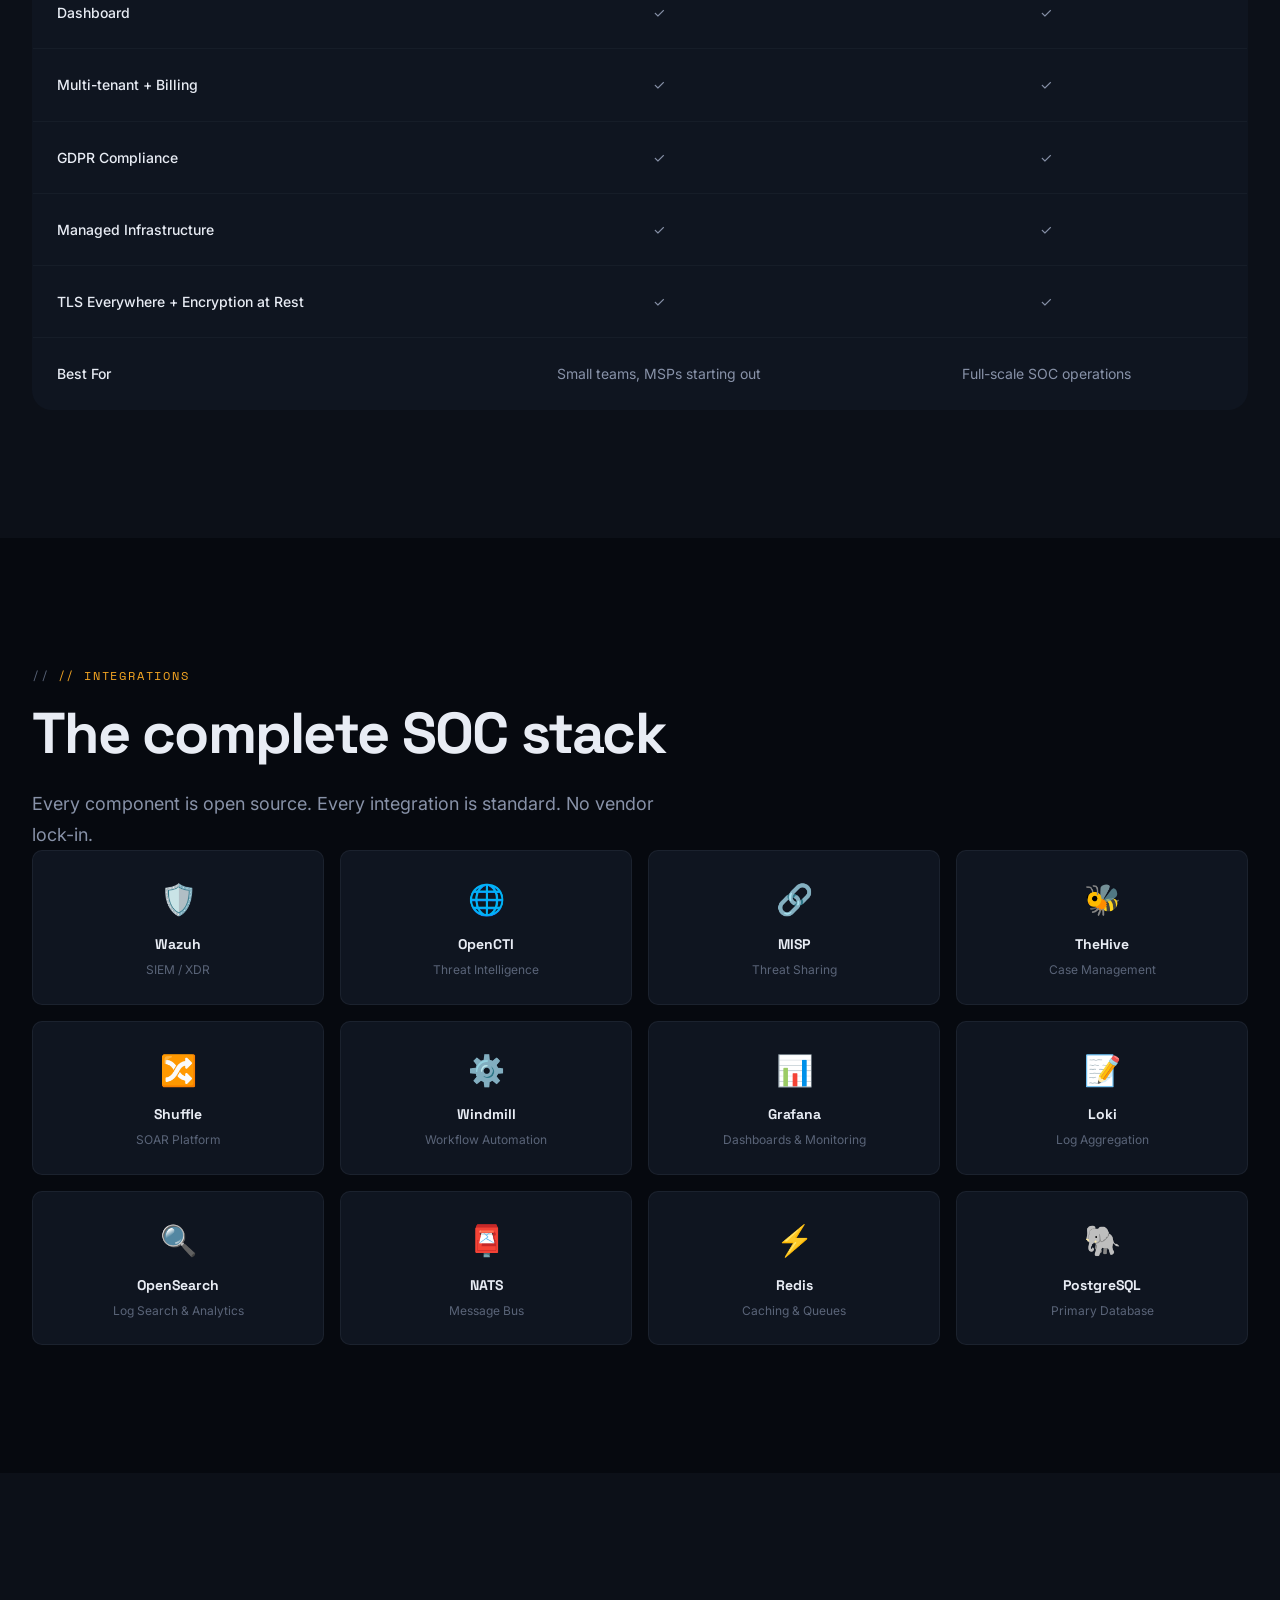
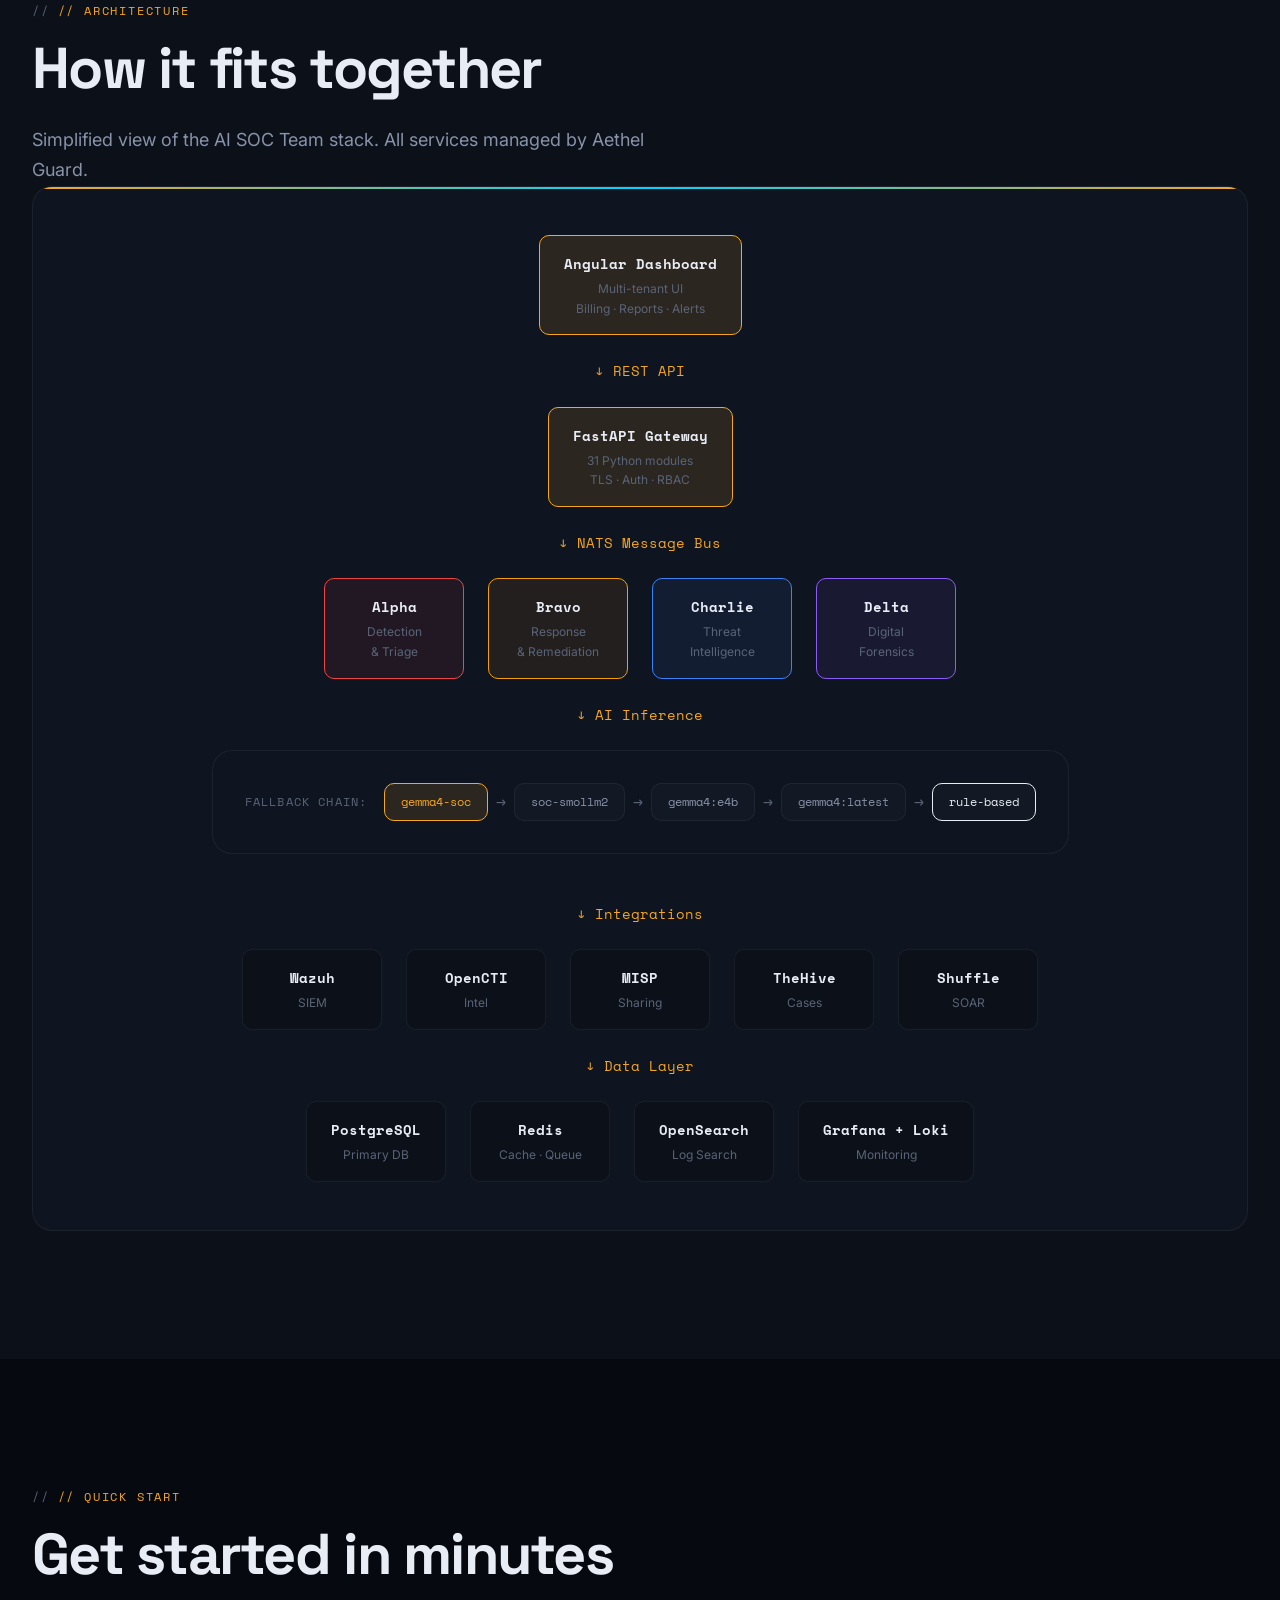
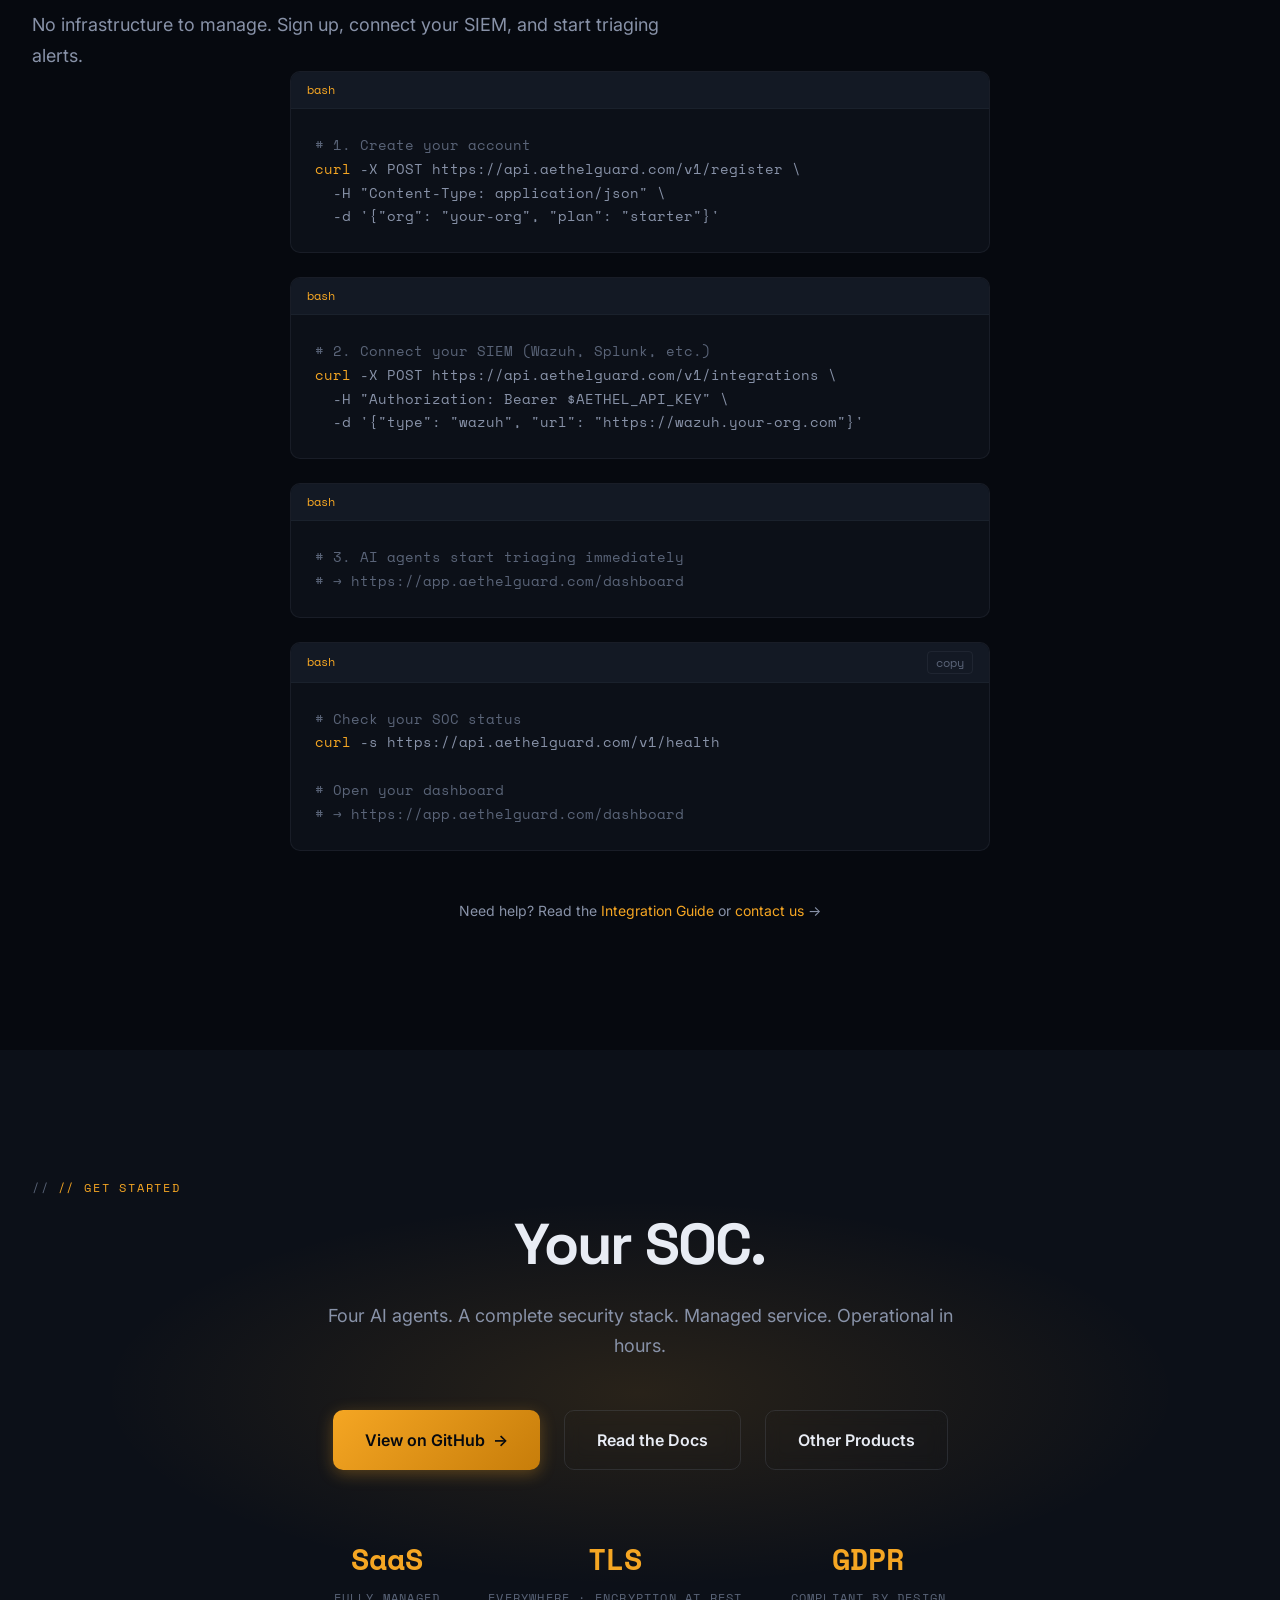
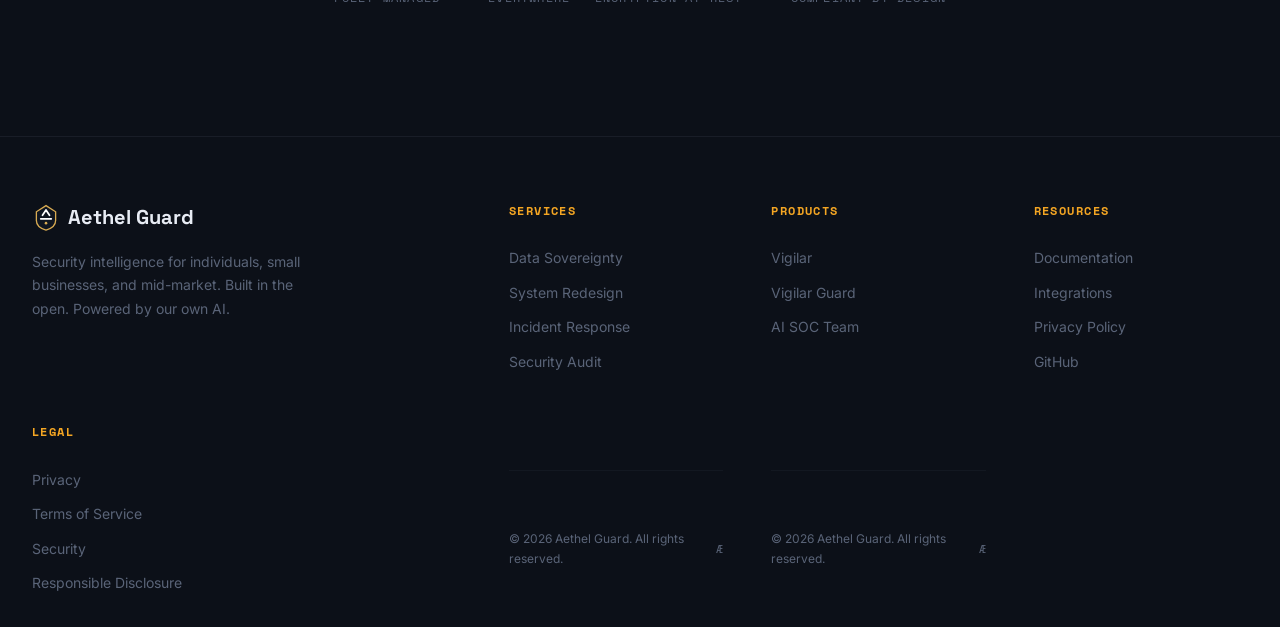
==== commit 89d8dd50: "Complete SaaS reframe: remove all self-hosting language - AI SOC Team: 'Deploy in minutes' → 'Get st" ====
--- a/pages/ai-soc-team/index.html
+++ b/pages/ai-soc-team/index.html
@@ -408,33 +408,24 @@
   </div>
 </section>
 
-<!-- ═══ DEPLOYMENT TIERS ═══ -->
+<!-- ═══ SERVICE TIERS ═══ -->
 <section class="section" id="tiers" style="background: var(--bg-secondary);">
   <div class="section-inner">
-    <div class="section-label">// Deployment</div>
-    <h2 class="section-title">Two tiers. Your choice.</h2>
-    <p class="section-subtitle">Start with the Starter plan. Scale to Professional when you need the full agent roster.</p>
+    <div class="section-label">// Plans</div>
+    <h2 class="section-title">Two plans. Your choice.</h2>
+    <p class="section-subtitle">Start with Starter. Scale to Professional when you need the full agent roster.</p>
 
     <div style="overflow-x: auto;">
       <table class="tier-table">
         <thead>
           <tr>
             <th>Feature</th>
-            <th><span class="tier-label core">Core</span></th>
-            <th><span class="tier-label full">Full</span></th>
+            <th><span class="tier-label core">Starter</span></th>
+            <th><span class="tier-label full">Professional</span></th>
           </tr>
         </thead>
         <tbody>
-          <tr>
-            <td>Minimum RAM</td>
-            <td>Starter</td>
-            <td>Professional</td>
-          </tr>
-          <tr>
-            <td>Containers</td>
-            <td>~15</td>
-            <td>~25</td>
-          </tr>
+
           <tr>
             <td>AI Agents</td>
             <td>Alpha + Bravo</td>
@@ -476,7 +467,7 @@
             <td>✓</td>
           </tr>
           <tr>
-            <td>Angular Dashboard</td>
+            <td>Dashboard</td>
             <td>✓</td>
             <td>✓</td>
           </tr>
@@ -491,7 +482,7 @@
             <td>✓</td>
           </tr>
           <tr>
-            <td>Host Enrollment + Autoscaling</td>
+            <td>Managed Infrastructure</td>
             <td>✓</td>
             <td>✓</td>
           </tr>
@@ -706,37 +697,37 @@
 <section class="section" id="quickstart">
   <div class="section-inner">
     <div class="section-label">// Quick Start</div>
-    <h2 class="section-title">Deploy in minutes</h2>
-    <p class="section-subtitle">Clone, configure, and launch your SOC with Docker Compose. Full instructions in the Integration Guide.</p>
+    <h2 class="section-title">Get started in minutes</h2>
+    <p class="section-subtitle">No infrastructure to manage. Sign up, connect your SIEM, and start triaging alerts.</p>
 
     <div style="max-width: 700px; margin: 0 auto; display: flex; flex-direction: column; gap: var(--space-lg);">
 
       <div class="code-block">
         <div class="code-header">
           <span class="lang">bash</span>
-          <button class="copy-btn" onclick="navigator.clipboard.writeText('https://github.com/Aethel-Guard')">copy</button>
-        </div>
-        <pre><span class="comment"># Clone the repository</span>
-<span class="keyword">git clone</span> https://github.com/Aethel-Guard
-<span class="keyword">cd</span> Aethel-Guard</pre>
+        </div>
+        <pre><span class="comment"># 1. Create your account</span>
+<span class="keyword">curl</span> -X POST https://api.aethelguard.com/v1/register \
+  -H "Content-Type: application/json" \
+  -d '{"org": "your-org", "plan": "starter"}'</pre>
       </div>
 
       <div class="code-block">
         <div class="code-header">
           <span class="lang">bash</span>
         </div>
-        <pre><span class="comment"># Configuration is managed by Aethel Guard</span>
-<span class="comment"># No local setup required — we handle everything</span></pre>
+        <pre><span class="comment"># 2. Connect your SIEM (Wazuh, Splunk, etc.)</span>
+<span class="keyword">curl</span> -X POST https://api.aethelguard.com/v1/integrations \
+  -H "Authorization: Bearer $AETHEL_API_KEY" \
+  -d '{"type": "wazuh", "url": "https://wazuh.your-org.com"}'</pre>
       </div>
 
       <div class="code-block">
         <div class="code-header">
           <span class="lang">bash</span>
         </div>
-        <pre><span class="comment"># Provisioning is managed by Aethel Guard</span>
-<span class="keyword"># You focus on security, we handle the infrastructure</span>
-
-<span class="comment"># Scale your plan anytime from the dashboard</span></pre>
+        <pre><span class="comment"># 3. AI agents start triaging immediately</span>
+<span class="comment"># → https://app.aethelguard.com/dashboard</span></pre>
       </div>
 
       <div class="code-block">
@@ -755,7 +746,7 @@
 
     <div style="text-align: center; margin-top: var(--space-2xl);">
       <p style="color: var(--text-secondary); font-size: var(--text-sm);">
-        Need detailed setup? Read the <a href="../docs/index.html" style="color: var(--accent);">Integration Guide</a> →
+        Need help? Read the <a href="../docs/index.html" style="color: var(--accent);">Integration Guide</a> or <a href="mailto:hello@aethelguard.com" style="color: var(--accent);">contact us</a> →
       </p>
     </div>
   </div>
@@ -783,8 +774,8 @@
 
     <div style="margin-top: var(--space-3xl); display: flex; gap: var(--space-2xl); justify-content: center; flex-wrap: wrap;">
       <div style="text-align: center;">
-        <div style="font-family: var(--font-mono); font-size: var(--text-3xl); font-weight: 700; color: var(--accent);">Docker</div>
-        <div style="font-family: var(--font-mono); font-size: var(--text-xs); color: var(--text-muted); text-transform: uppercase; letter-spacing: 0.1em; margin-top: var(--space-xs);">Compose deployment</div>
+        <div style="font-family: var(--font-mono); font-size: var(--text-3xl); font-weight: 700; color: var(--accent);">SaaS</div>
+        <div style="font-family: var(--font-mono); font-size: var(--text-xs); color: var(--text-muted); text-transform: uppercase; letter-spacing: 0.1em; margin-top: var(--space-xs);">Fully managed</div>
       </div>
       <div style="text-align: center;">
         <div style="font-family: var(--font-mono); font-size: var(--text-3xl); font-weight: 700; color: var(--accent);">TLS</div>
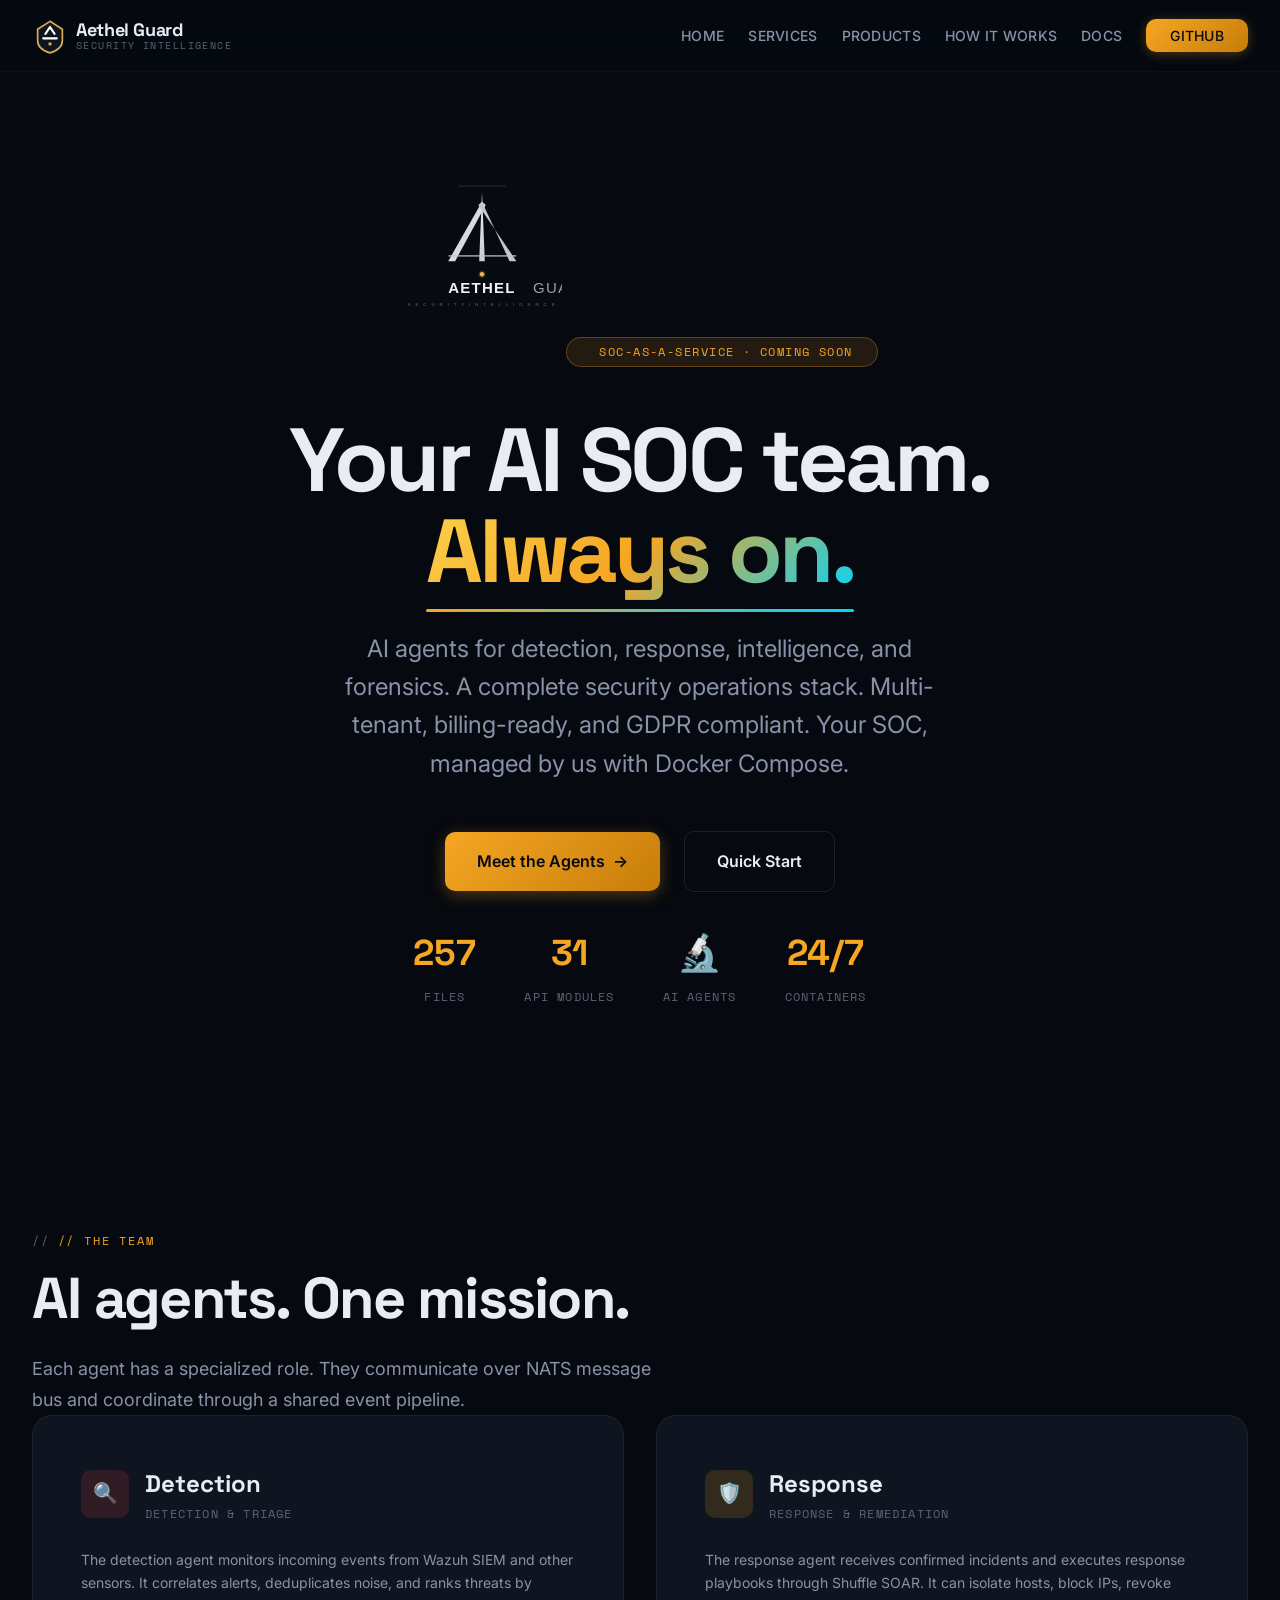
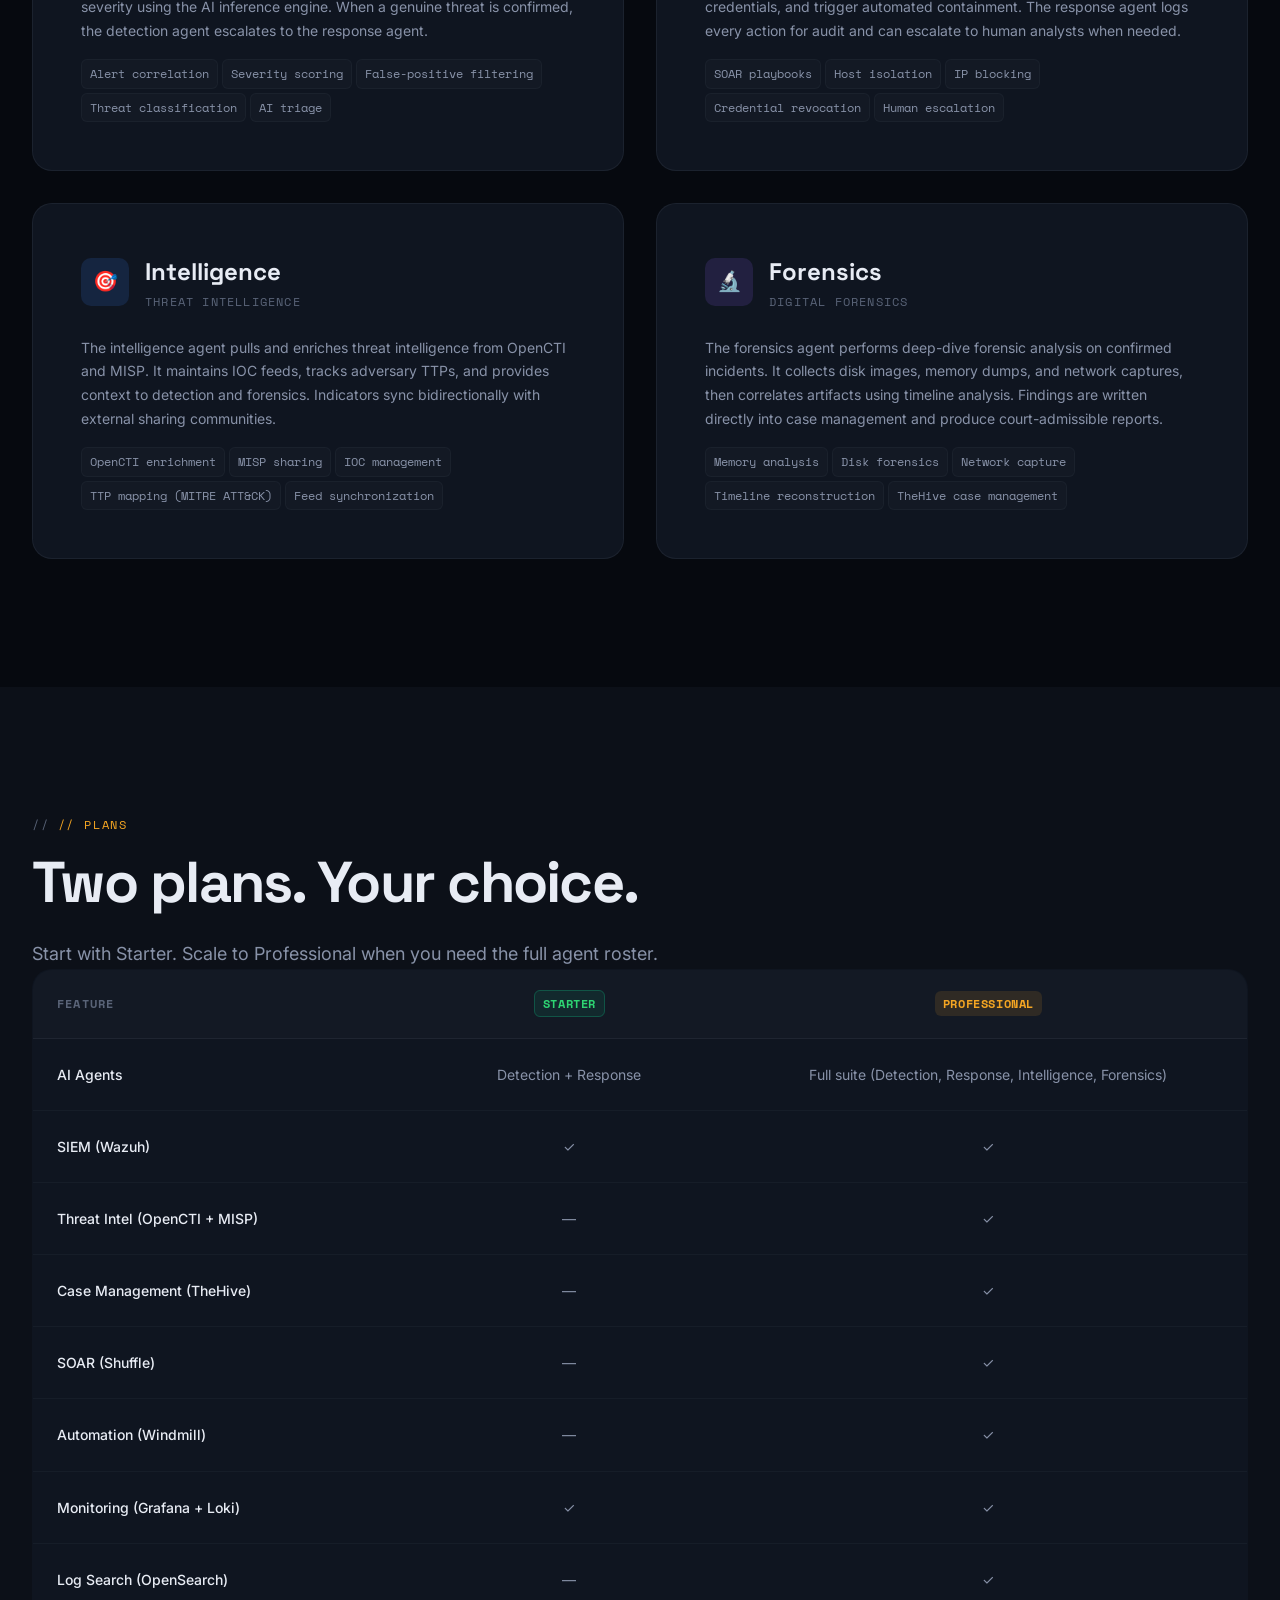
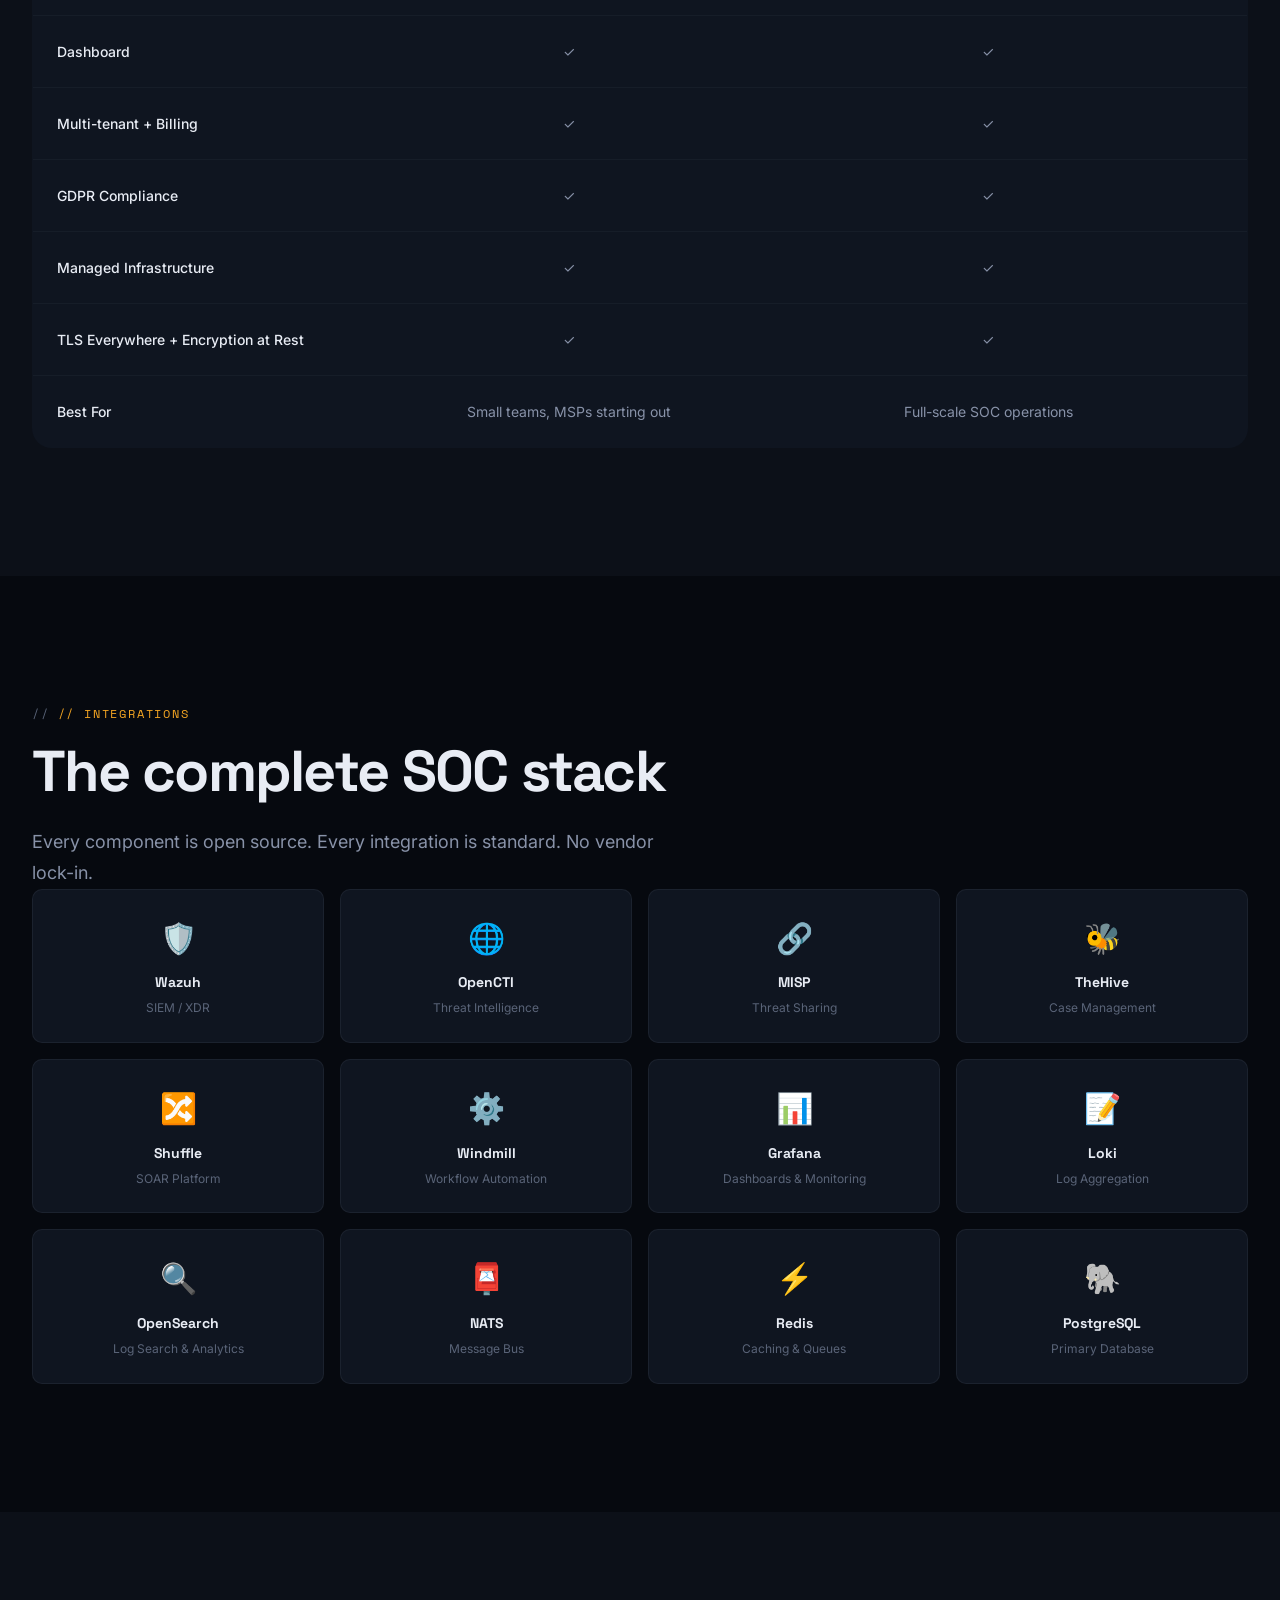
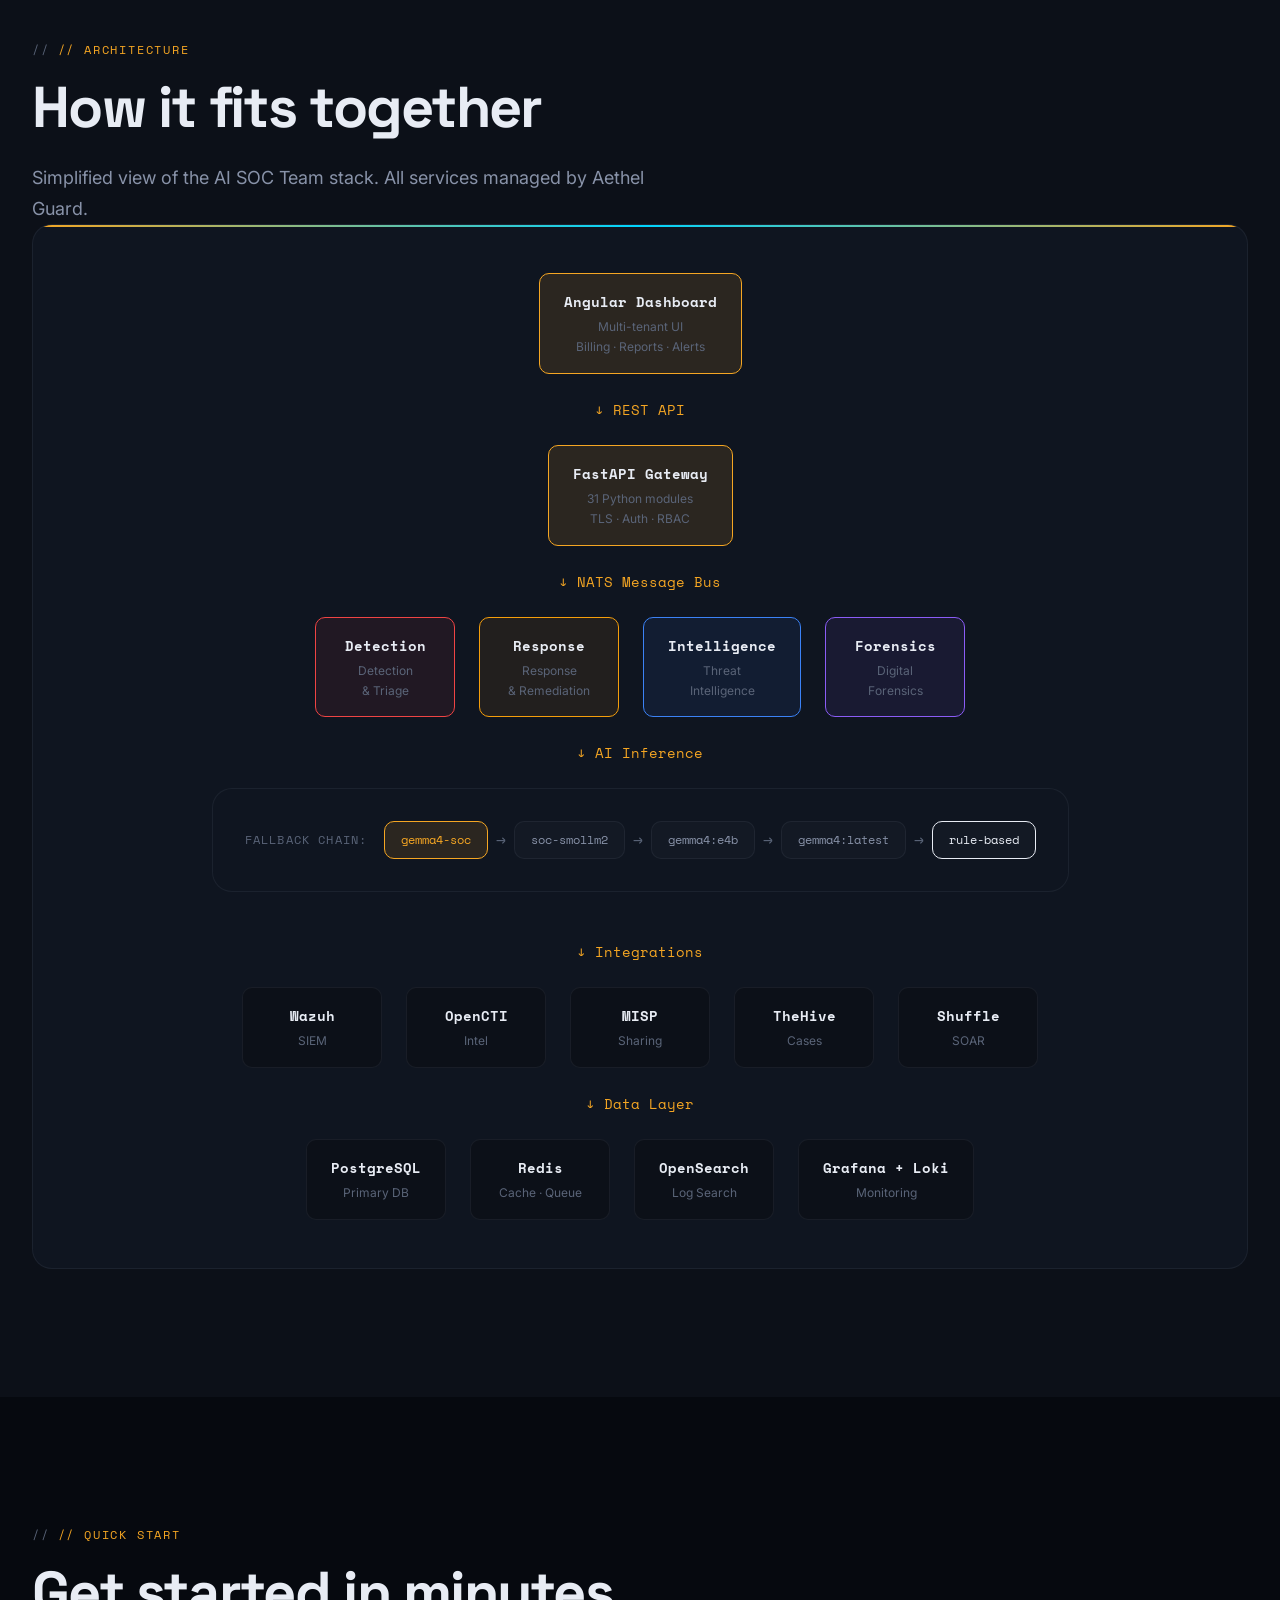
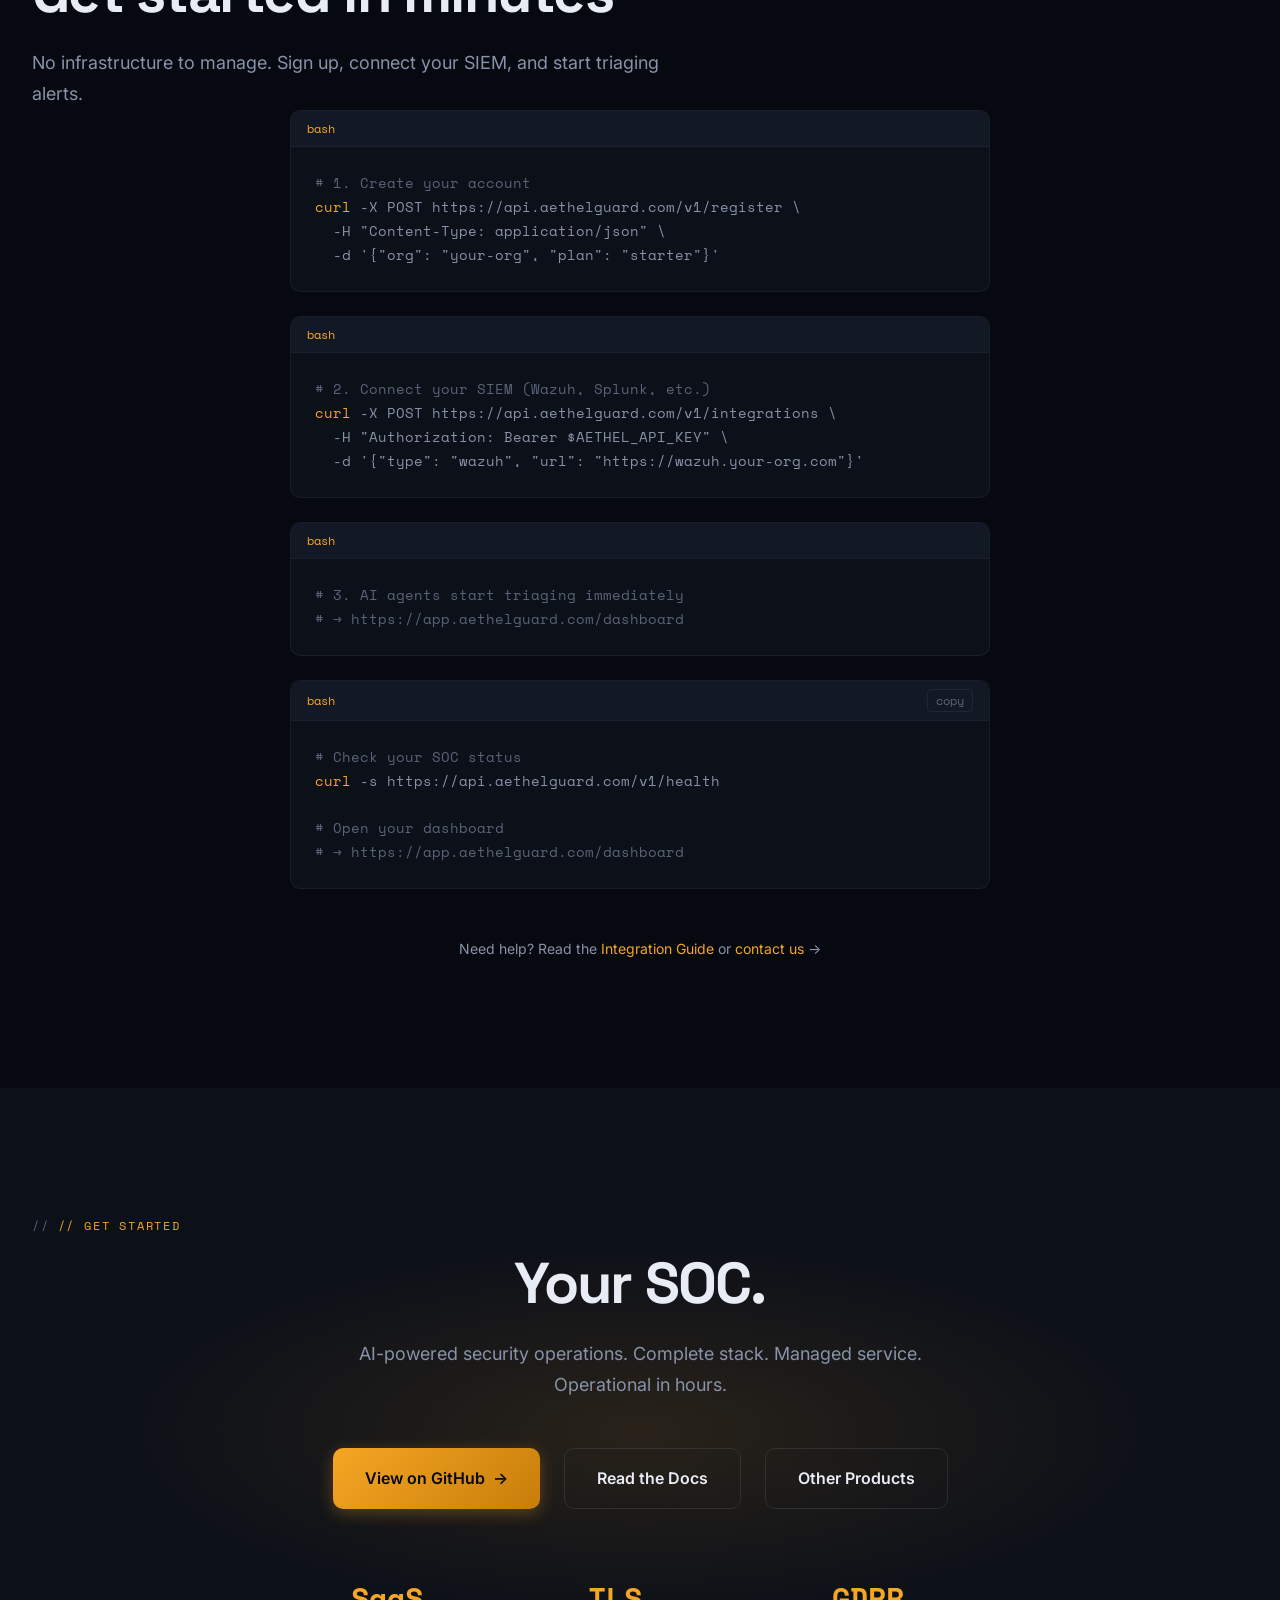
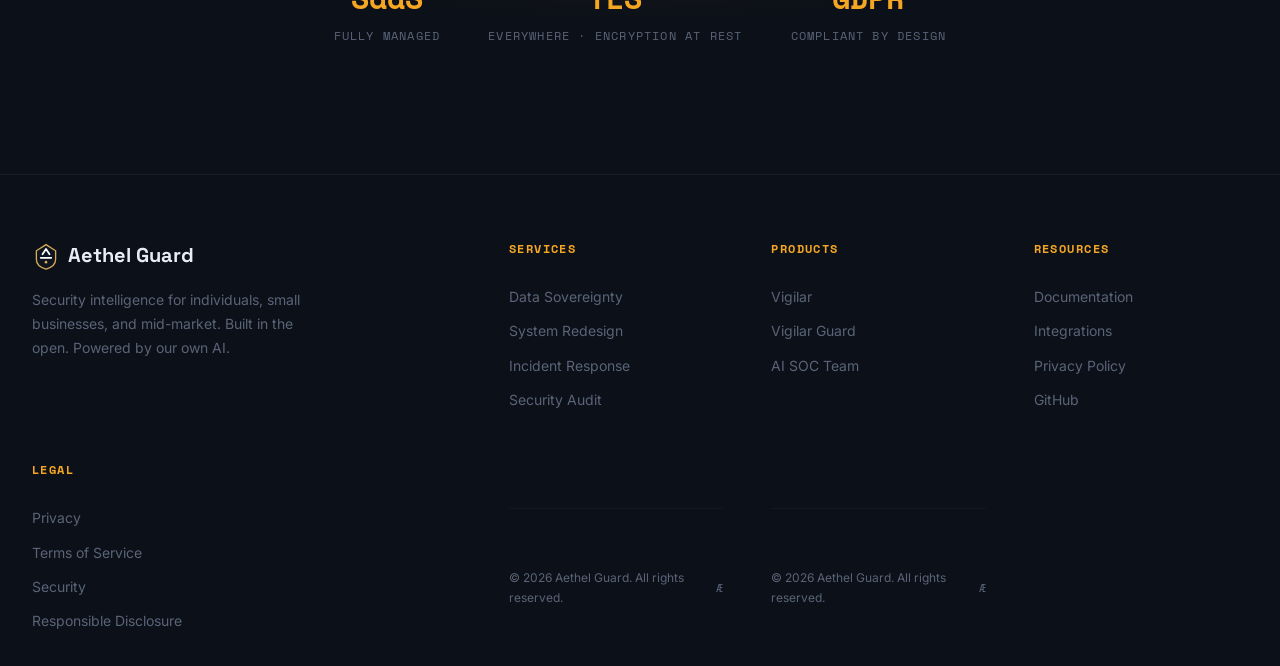
==== commit b2c87332: "Remove specific agent names, counts, and infrastructure details - Alpha/Bravo/Charlie/Delta → Detect" ====
--- a/pages/ai-soc-team/index.html
+++ b/pages/ai-soc-team/index.html
@@ -4,7 +4,7 @@
   <meta charset="UTF-8">
   <meta name="viewport" content="width=device-width, initial-scale=1.0">
   <title>AI SOC Team — Aethel Guard</title>
-  <meta name="description" content="Full SOC-as-a-Service platform. Four AI agents — Alpha, Bravo, Charlie, Delta — running a complete security operations center with Wazuh, OpenCTI, MISP, TheHive, and Shuffle SOAR.">
+  <meta name="description" content="SOC-as-a-Service platform. AI agents for detection, response, intelligence, and forensics — running a complete security operations center with Wazuh, OpenCTI, MISP, TheHive, and Shuffle SOAR.">
   <link rel="icon" href="../../assets/img/favicon.svg" type="image/svg+xml">
   <link rel="preconnect" href="https://fonts.googleapis.com">
   <link rel="preconnect" href="https://fonts.gstatic.com" crossorigin>
@@ -284,7 +284,7 @@
       <span class="accent">Always on.</span>
     </h1>
     <p class="hero-subtitle">
-      Four AI agents. A complete security operations stack. Multi-tenant, billing-ready, and GDPR compliant. Your SOC, managed by us with Docker Compose.
+      AI agents for detection, response, intelligence, and forensics. A complete security operations stack. Multi-tenant, billing-ready, and GDPR compliant. Your SOC, managed by us with Docker Compose.
     </p>
     <div class="hero-actions">
       <a href="#agents" class="btn btn-primary">Meet the Agents <span class="arrow">→</span></a>
@@ -300,11 +300,11 @@
         <div class="stat-label">API Modules</div>
       </div>
       <div class="stat-item">
-        <div class="stat-num">4</div>
+        <div class="stat-num">🔬</div>
         <div class="stat-label">AI Agents</div>
       </div>
       <div class="stat-item">
-        <div class="stat-num">~25</div>
+        <div class="stat-num">24/7</div>
         <div class="stat-label">Containers</div>
       </div>
     </div>
@@ -315,22 +315,22 @@
 <section class="section" id="agents">
   <div class="section-inner">
     <div class="section-label">// The Team</div>
-    <h2 class="section-title">Four AI agents. One mission.</h2>
+    <h2 class="section-title">AI agents. One mission.</h2>
     <p class="section-subtitle">Each agent has a specialized role. They communicate over NATS message bus and coordinate through a shared event pipeline.</p>
 
     <div class="agent-grid">
 
-      <!-- Alpha -->
+      <!-- Detection -->
       <div class="agent-card alpha animate-in">
         <div class="agent-header">
-          <div class="agent-badge alpha">α</div>
+          <div class="agent-badge alpha">🔍</div>
           <div>
-            <h3>Alpha</h3>
+            <h3>Detection</h3>
             <div class="agent-role">Detection &amp; Triage</div>
           </div>
         </div>
         <p>
-          Alpha monitors incoming events from Wazuh SIEM and other sensors. It correlates alerts, deduplicates noise, and ranks threats by severity using the AI inference engine. When a genuine threat is confirmed, Alpha escalates to Bravo for response.
+          The detection agent monitors incoming events from Wazuh SIEM and other sensors. It correlates alerts, deduplicates noise, and ranks threats by severity using the AI inference engine. When a genuine threat is confirmed, the detection agent escalates to the response agent.
         </p>
         <ul class="agent-skills">
           <li>Alert correlation</li>
@@ -341,17 +341,17 @@
         </ul>
       </div>
 
-      <!-- Bravo -->
+      <!-- Response -->
       <div class="agent-card bravo animate-in animate-delay-1">
         <div class="agent-header">
-          <div class="agent-badge bravo">β</div>
+          <div class="agent-badge bravo">🛡️</div>
           <div>
-            <h3>Bravo</h3>
+            <h3>Response</h3>
             <div class="agent-role">Response &amp; Remediation</div>
           </div>
         </div>
         <p>
-          Bravo receives confirmed incidents from Alpha and executes response playbooks through Shuffle SOAR. It can isolate hosts, block IPs, revoke credentials, and trigger automated containment. Bravo logs every action for audit and can escalate to human analysts when needed.
+          The response agent receives confirmed incidents and executes response playbooks through Shuffle SOAR. It can isolate hosts, block IPs, revoke credentials, and trigger automated containment. The response agent logs every action for audit and can escalate to human analysts when needed.
         </p>
         <ul class="agent-skills">
           <li>SOAR playbooks</li>
@@ -362,17 +362,17 @@
         </ul>
       </div>
 
-      <!-- Charlie -->
+      <!-- Intelligence -->
       <div class="agent-card charlie animate-in animate-delay-2">
         <div class="agent-header">
-          <div class="agent-badge charlie">γ</div>
+          <div class="agent-badge charlie">🎯</div>
           <div>
-            <h3>Charlie</h3>
+            <h3>Intelligence</h3>
             <div class="agent-role">Threat Intelligence</div>
           </div>
         </div>
         <p>
-          Charlie pulls and enriches threat intelligence from OpenCTI and MISP. It maintains IOC feeds, tracks adversary TTPs, and provides context to Alpha's detections and Delta's investigations. Charlie syncs indicators bidirectionally with external sharing communities.
+          The intelligence agent pulls and enriches threat intelligence from OpenCTI and MISP. It maintains IOC feeds, tracks adversary TTPs, and provides context to detection and forensics. Indicators sync bidirectionally with external sharing communities.
         </p>
         <ul class="agent-skills">
           <li>OpenCTI enrichment</li>
@@ -383,17 +383,17 @@
         </ul>
       </div>
 
-      <!-- Delta -->
+      <!-- Forensics -->
       <div class="agent-card delta animate-in animate-delay-3">
         <div class="agent-header">
-          <div class="agent-badge delta">δ</div>
+          <div class="agent-badge delta">🔬</div>
           <div>
-            <h3>Delta</h3>
+            <h3>Forensics</h3>
             <div class="agent-role">Digital Forensics</div>
           </div>
         </div>
         <p>
-          Delta performs deep-dive forensic analysis on confirmed incidents. It collects disk images, memory dumps, and network captures, then correlates artifacts using timeline analysis. Delta writes findings directly into TheHive case files and produces court-admissible reports.
+          The forensics agent performs deep-dive forensic analysis on confirmed incidents. It collects disk images, memory dumps, and network captures, then correlates artifacts using timeline analysis. Findings are written directly into case management and produce court-admissible reports.
         </p>
         <ul class="agent-skills">
           <li>Memory analysis</li>
@@ -428,8 +428,8 @@
 
           <tr>
             <td>AI Agents</td>
-            <td>Alpha + Bravo</td>
-            <td>All 4 (Alpha, Bravo, Charlie, Delta)</td>
+            <td>Detection + Response</td>
+            <td>Full suite (Detection, Response, Intelligence, Forensics)</td>
           </tr>
           <tr>
             <td>SIEM (Wazuh)</td>
@@ -607,19 +607,19 @@
         <!-- Agent layer -->
         <div class="arch-row">
           <div class="arch-block" style="border-color: #EF4444; background: rgba(239, 68, 68, 0.08);">
-            <h4>Alpha</h4>
+            <h4>Detection</h4>
             <p>Detection<br>&amp; Triage</p>
           </div>
           <div class="arch-block" style="border-color: #F59E0B; background: rgba(245, 158, 11, 0.08);">
-            <h4>Bravo</h4>
+            <h4>Response</h4>
             <p>Response<br>&amp; Remediation</p>
           </div>
           <div class="arch-block" style="border-color: #3B82F6; background: rgba(59, 130, 246, 0.08);">
-            <h4>Charlie</h4>
+            <h4>Intelligence</h4>
             <p>Threat<br>Intelligence</p>
           </div>
           <div class="arch-block" style="border-color: #8B5CF6; background: rgba(139, 92, 246, 0.08);">
-            <h4>Delta</h4>
+            <h4>Forensics</h4>
             <p>Digital<br>Forensics</p>
           </div>
         </div>
@@ -758,7 +758,7 @@
   <div class="section-inner" style="text-align: center; position: relative; z-index: 1;">
     <div class="section-label">// Get Started</div>
     <h2 class="section-title">Your SOC.</h2>
-    <p class="section-subtitle" style="margin-left: auto; margin-right: auto;">Four AI agents. A complete security stack. Managed service. Operational in hours.</p>
+    <p class="section-subtitle" style="margin-left: auto; margin-right: auto;">AI-powered security operations. Complete stack. Managed service. Operational in hours.</p>
 
     <div style="display: flex; gap: var(--space-lg); justify-content: center; flex-wrap: wrap; margin-top: var(--space-2xl);">
       <a href="https://github.com/Aethel-Guard" target="_blank" class="btn btn-primary">
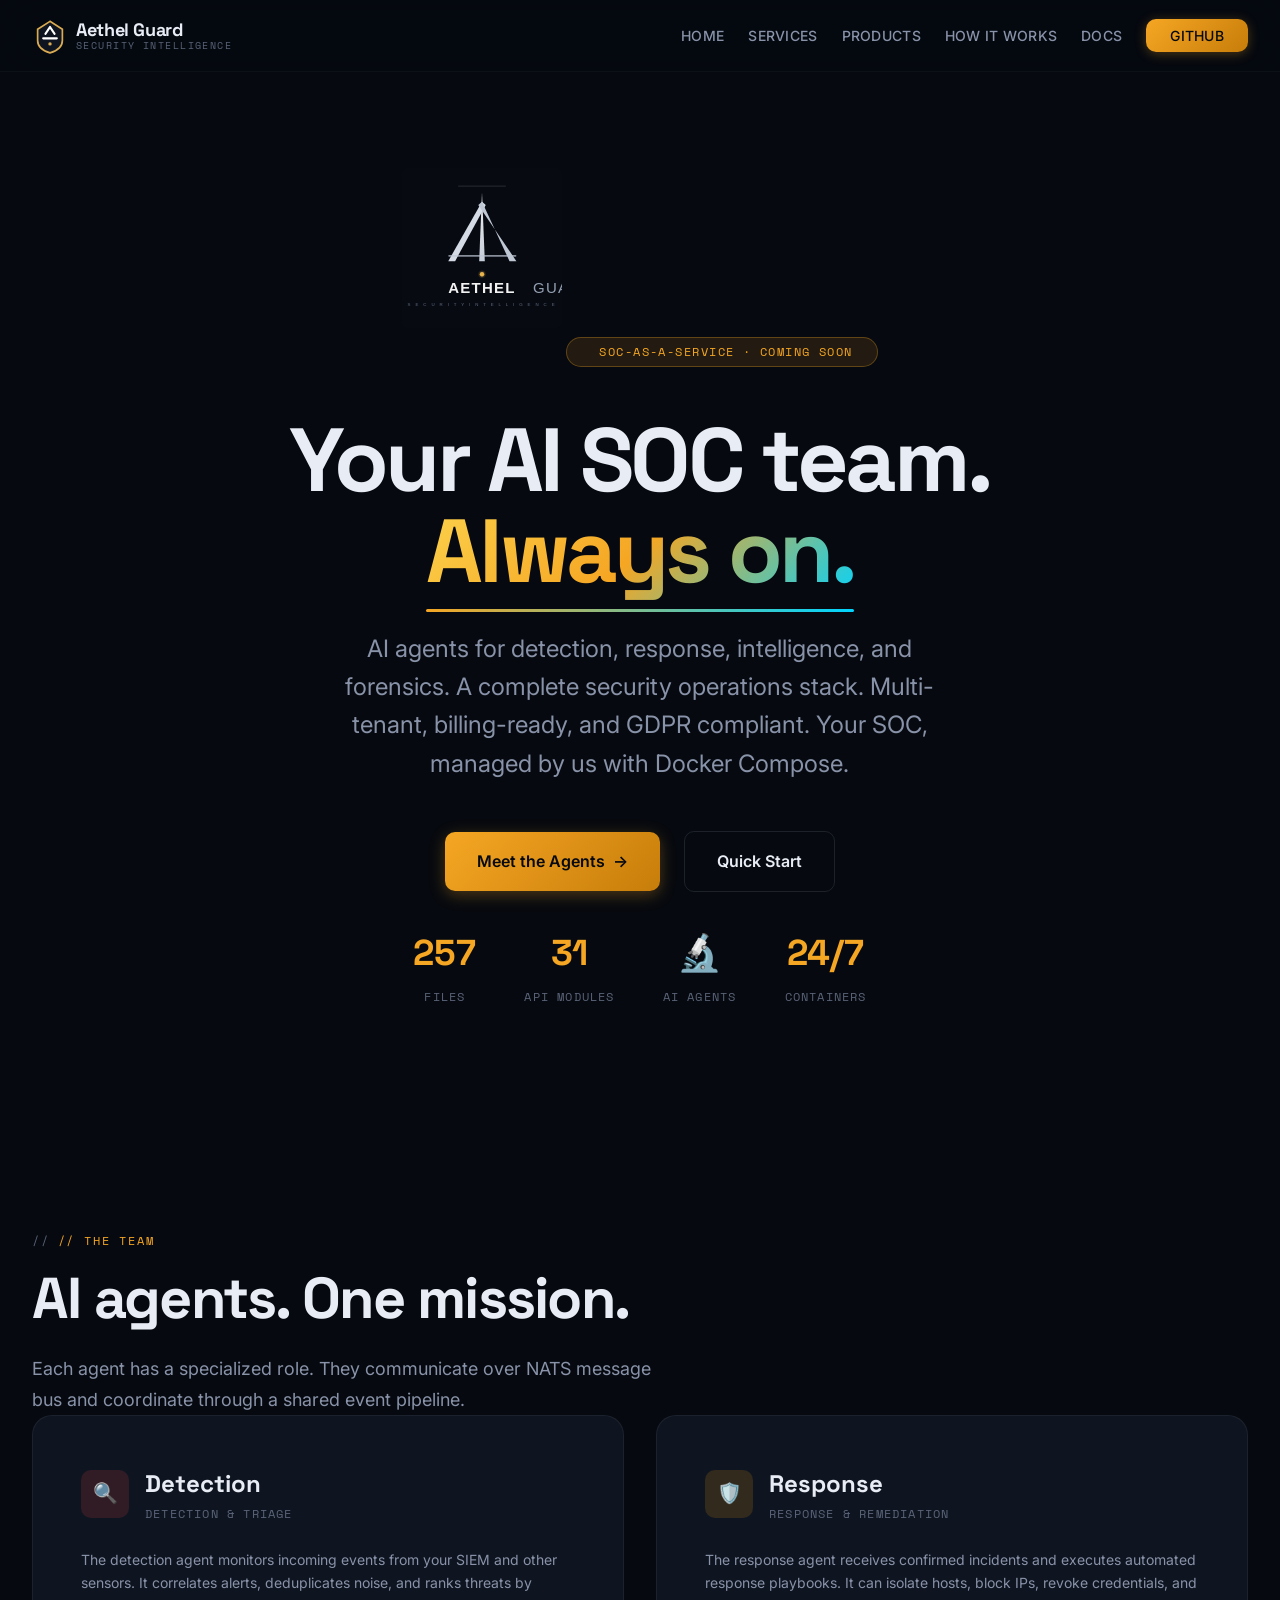
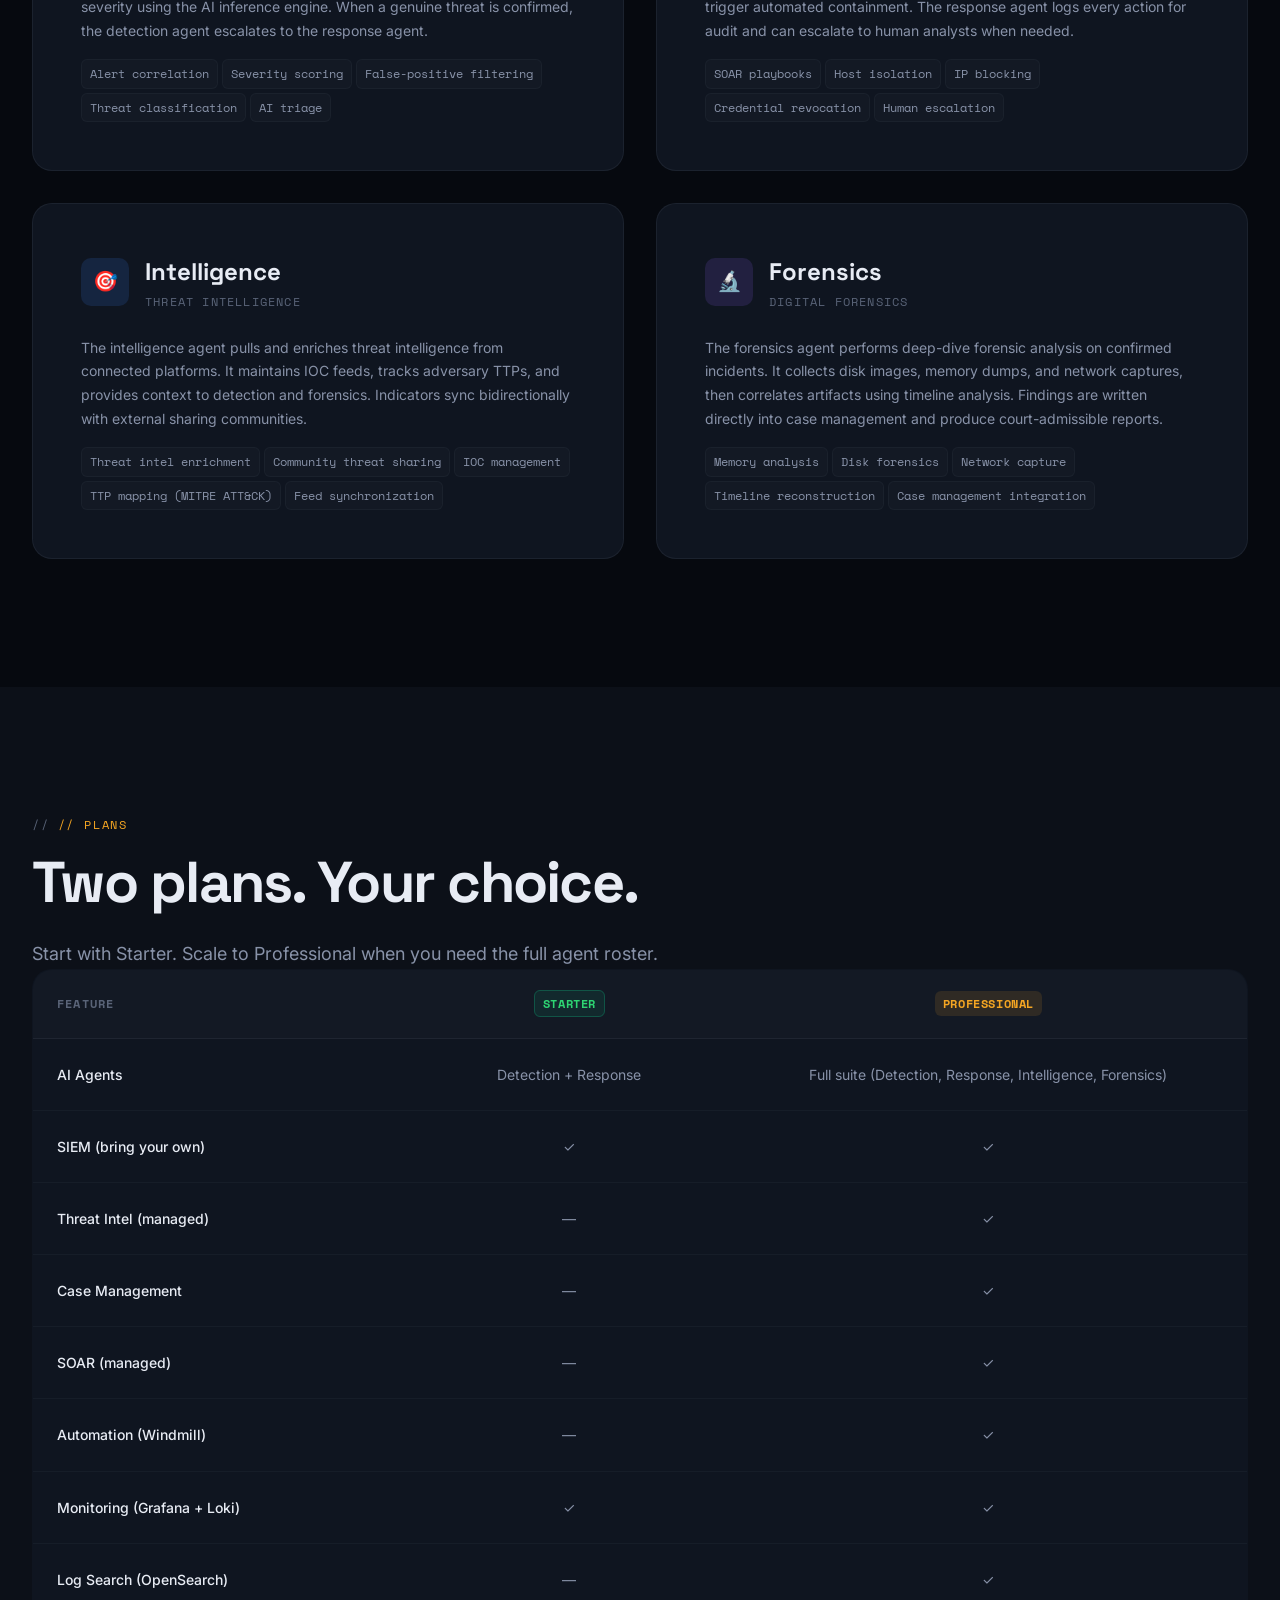
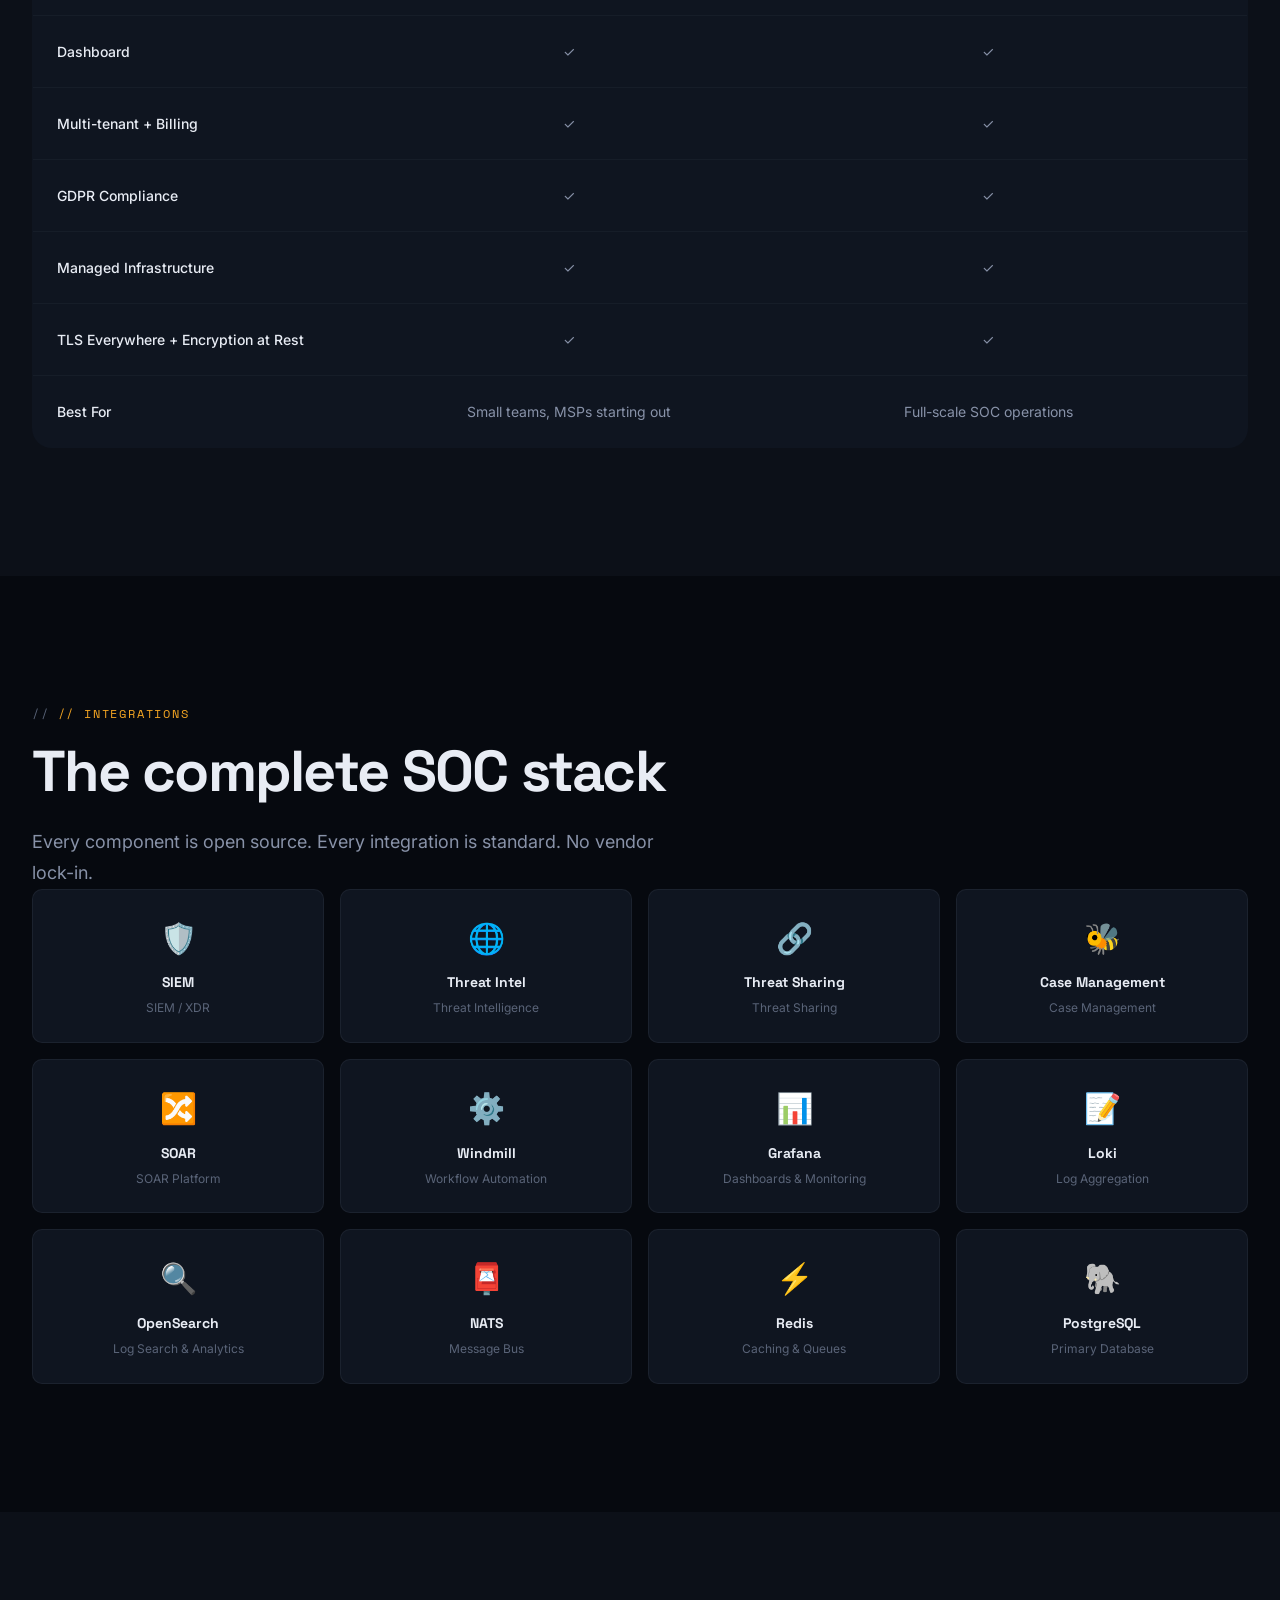
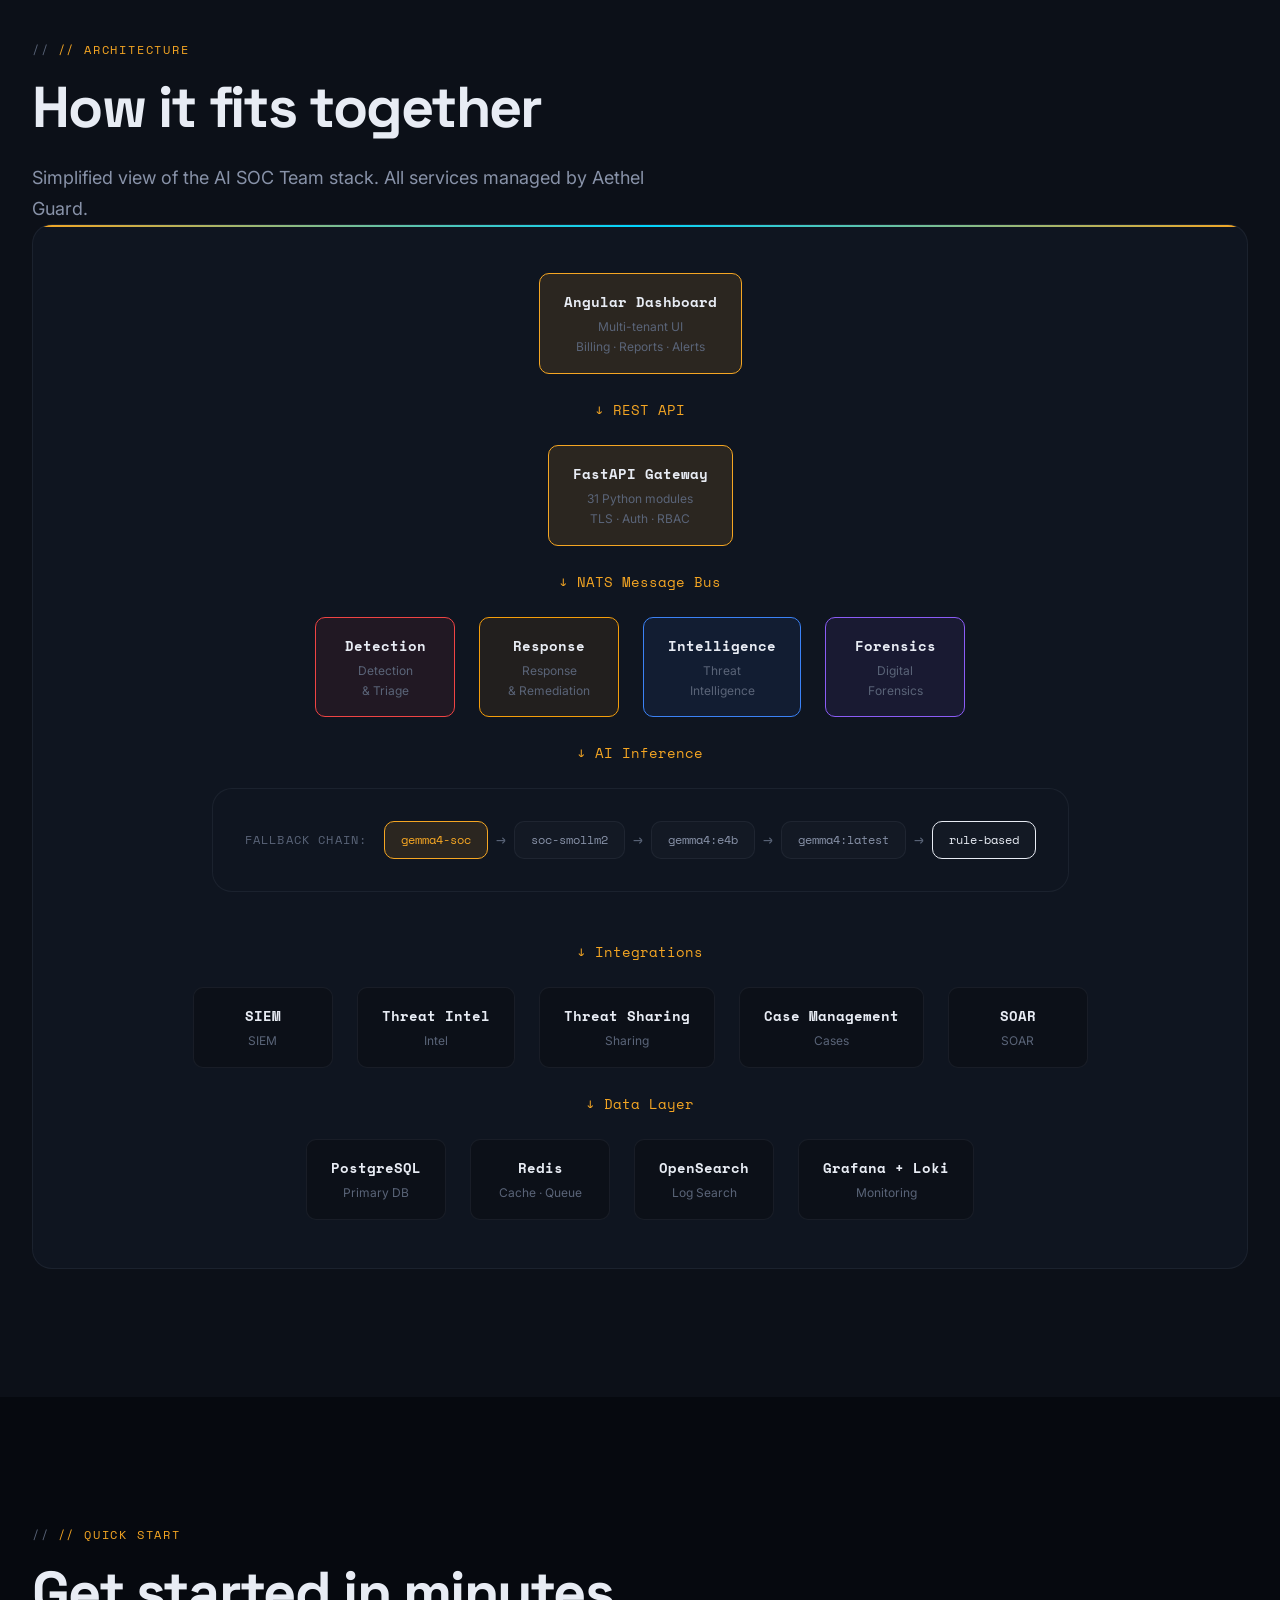
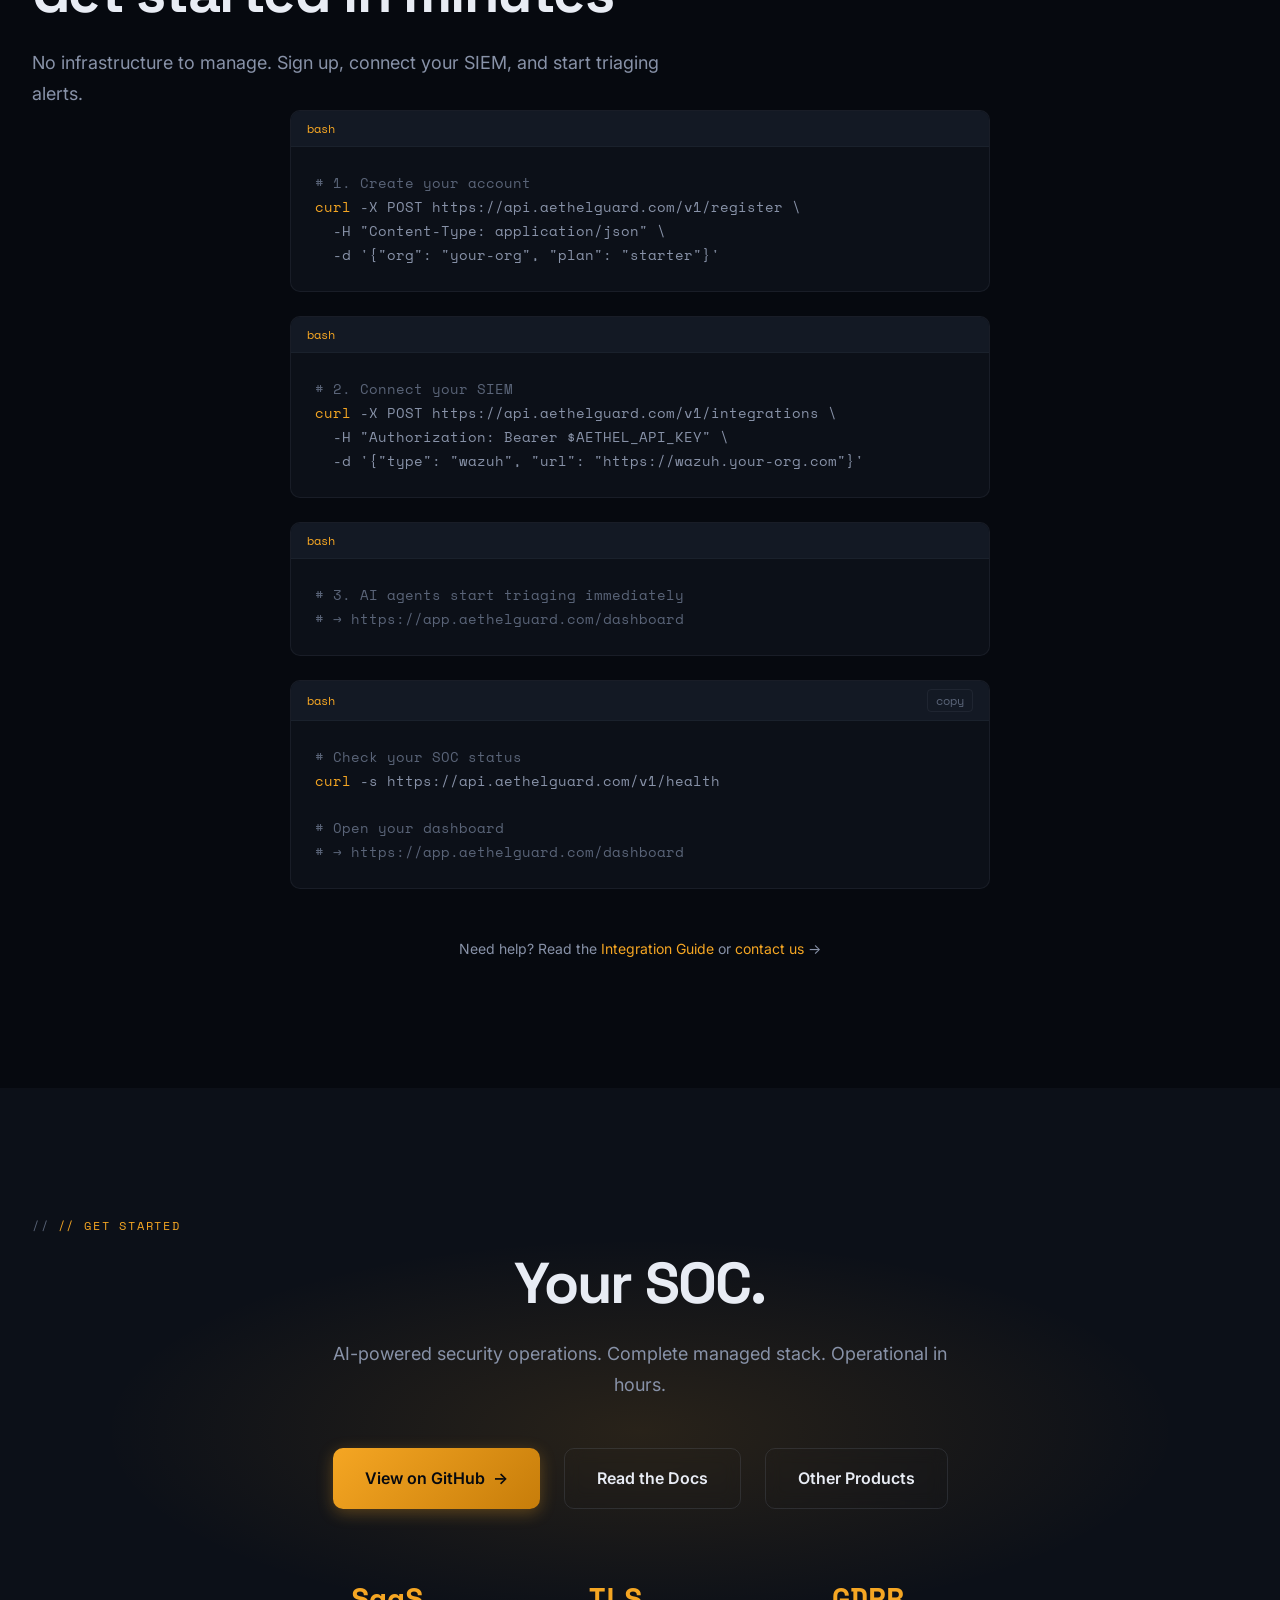
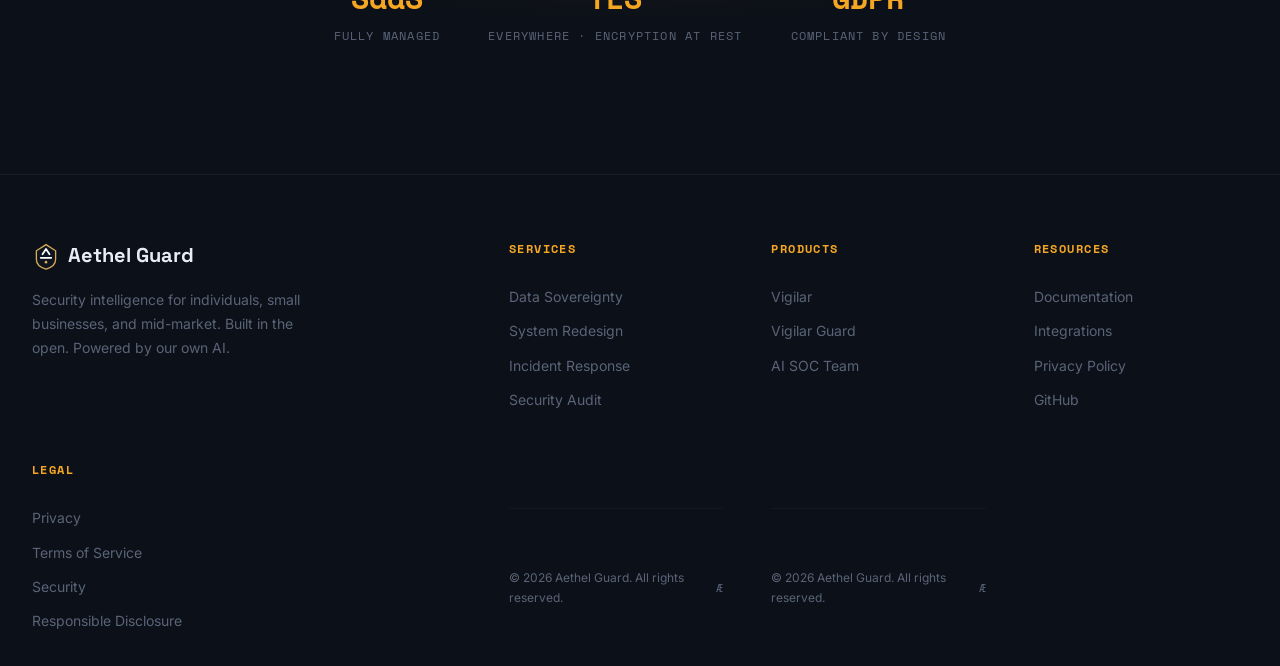
==== commit 70c0a676: "Remove third-party product names — sell capabilities, not dependencies Replaced all specific tool na" ====
--- a/pages/ai-soc-team/index.html
+++ b/pages/ai-soc-team/index.html
@@ -4,7 +4,7 @@
   <meta charset="UTF-8">
   <meta name="viewport" content="width=device-width, initial-scale=1.0">
   <title>AI SOC Team — Aethel Guard</title>
-  <meta name="description" content="SOC-as-a-Service platform. AI agents for detection, response, intelligence, and forensics — running a complete security operations center with Wazuh, OpenCTI, MISP, TheHive, and Shuffle SOAR.">
+  <meta name="description" content="SOC-as-a-Service platform. AI agents for detection, response, intelligence, and forensics. Managed SIEM, threat intel, case management, and SOAR.">
   <link rel="icon" href="../../assets/img/favicon.svg" type="image/svg+xml">
   <link rel="preconnect" href="https://fonts.googleapis.com">
   <link rel="preconnect" href="https://fonts.gstatic.com" crossorigin>
@@ -330,7 +330,7 @@
           </div>
         </div>
         <p>
-          The detection agent monitors incoming events from Wazuh SIEM and other sensors. It correlates alerts, deduplicates noise, and ranks threats by severity using the AI inference engine. When a genuine threat is confirmed, the detection agent escalates to the response agent.
+          The detection agent monitors incoming events from your SIEM and other sensors. It correlates alerts, deduplicates noise, and ranks threats by severity using the AI inference engine. When a genuine threat is confirmed, the detection agent escalates to the response agent.
         </p>
         <ul class="agent-skills">
           <li>Alert correlation</li>
@@ -351,7 +351,7 @@
           </div>
         </div>
         <p>
-          The response agent receives confirmed incidents and executes response playbooks through Shuffle SOAR. It can isolate hosts, block IPs, revoke credentials, and trigger automated containment. The response agent logs every action for audit and can escalate to human analysts when needed.
+          The response agent receives confirmed incidents and executes automated response playbooks. It can isolate hosts, block IPs, revoke credentials, and trigger automated containment. The response agent logs every action for audit and can escalate to human analysts when needed.
         </p>
         <ul class="agent-skills">
           <li>SOAR playbooks</li>
@@ -372,11 +372,11 @@
           </div>
         </div>
         <p>
-          The intelligence agent pulls and enriches threat intelligence from OpenCTI and MISP. It maintains IOC feeds, tracks adversary TTPs, and provides context to detection and forensics. Indicators sync bidirectionally with external sharing communities.
+          The intelligence agent pulls and enriches threat intelligence from connected platforms. It maintains IOC feeds, tracks adversary TTPs, and provides context to detection and forensics. Indicators sync bidirectionally with external sharing communities.
         </p>
         <ul class="agent-skills">
-          <li>OpenCTI enrichment</li>
-          <li>MISP sharing</li>
+          <li>Threat intel enrichment</li>
+          <li>Community threat sharing</li>
           <li>IOC management</li>
           <li>TTP mapping (MITRE ATT&amp;CK)</li>
           <li>Feed synchronization</li>
@@ -400,7 +400,7 @@
           <li>Disk forensics</li>
           <li>Network capture</li>
           <li>Timeline reconstruction</li>
-          <li>TheHive case management</li>
+          <li>Case management integration</li>
         </ul>
       </div>
 
@@ -432,22 +432,22 @@
             <td>Full suite (Detection, Response, Intelligence, Forensics)</td>
           </tr>
           <tr>
-            <td>SIEM (Wazuh)</td>
-            <td>✓</td>
-            <td>✓</td>
-          </tr>
-          <tr>
-            <td>Threat Intel (OpenCTI + MISP)</td>
+            <td>SIEM (bring your own)</td>
+            <td>✓</td>
+            <td>✓</td>
+          </tr>
+          <tr>
+            <td>Threat Intel (managed)</td>
             <td>—</td>
             <td>✓</td>
           </tr>
           <tr>
-            <td>Case Management (TheHive)</td>
+            <td>Case Management</td>
             <td>—</td>
             <td>✓</td>
           </tr>
           <tr>
-            <td>SOAR (Shuffle)</td>
+            <td>SOAR (managed)</td>
             <td>—</td>
             <td>✓</td>
           </tr>
@@ -512,27 +512,27 @@
     <div class="integrations-grid">
       <div class="integration-tile">
         <div class="tool-icon">🛡️</div>
-        <h4>Wazuh</h4>
+        <h4>SIEM</h4>
         <p>SIEM / XDR</p>
       </div>
       <div class="integration-tile">
         <div class="tool-icon">🌐</div>
-        <h4>OpenCTI</h4>
+        <h4>Threat Intel</h4>
         <p>Threat Intelligence</p>
       </div>
       <div class="integration-tile">
         <div class="tool-icon">🔗</div>
-        <h4>MISP</h4>
+        <h4>Threat Sharing</h4>
         <p>Threat Sharing</p>
       </div>
       <div class="integration-tile">
         <div class="tool-icon">🐝</div>
-        <h4>TheHive</h4>
+        <h4>Case Management</h4>
         <p>Case Management</p>
       </div>
       <div class="integration-tile">
         <div class="tool-icon">🔀</div>
-        <h4>Shuffle</h4>
+        <h4>SOAR</h4>
         <p>SOAR Platform</p>
       </div>
       <div class="integration-tile">
@@ -645,23 +645,23 @@
         <!-- Integration layer -->
         <div class="arch-row">
           <div class="arch-block">
-            <h4>Wazuh</h4>
+            <h4>SIEM</h4>
             <p>SIEM</p>
           </div>
           <div class="arch-block">
-            <h4>OpenCTI</h4>
+            <h4>Threat Intel</h4>
             <p>Intel</p>
           </div>
           <div class="arch-block">
-            <h4>MISP</h4>
+            <h4>Threat Sharing</h4>
             <p>Sharing</p>
           </div>
           <div class="arch-block">
-            <h4>TheHive</h4>
+            <h4>Case Management</h4>
             <p>Cases</p>
           </div>
           <div class="arch-block">
-            <h4>Shuffle</h4>
+            <h4>SOAR</h4>
             <p>SOAR</p>
           </div>
         </div>
@@ -716,7 +716,7 @@
         <div class="code-header">
           <span class="lang">bash</span>
         </div>
-        <pre><span class="comment"># 2. Connect your SIEM (Wazuh, Splunk, etc.)</span>
+        <pre><span class="comment"># 2. Connect your SIEM</span>
 <span class="keyword">curl</span> -X POST https://api.aethelguard.com/v1/integrations \
   -H "Authorization: Bearer $AETHEL_API_KEY" \
   -d '{"type": "wazuh", "url": "https://wazuh.your-org.com"}'</pre>
@@ -758,7 +758,7 @@
   <div class="section-inner" style="text-align: center; position: relative; z-index: 1;">
     <div class="section-label">// Get Started</div>
     <h2 class="section-title">Your SOC.</h2>
-    <p class="section-subtitle" style="margin-left: auto; margin-right: auto;">AI-powered security operations. Complete stack. Managed service. Operational in hours.</p>
+    <p class="section-subtitle" style="margin-left: auto; margin-right: auto;">AI-powered security operations. Complete managed stack. Operational in hours.</p>
 
     <div style="display: flex; gap: var(--space-lg); justify-content: center; flex-wrap: wrap; margin-top: var(--space-2xl);">
       <a href="https://github.com/Aethel-Guard" target="_blank" class="btn btn-primary">
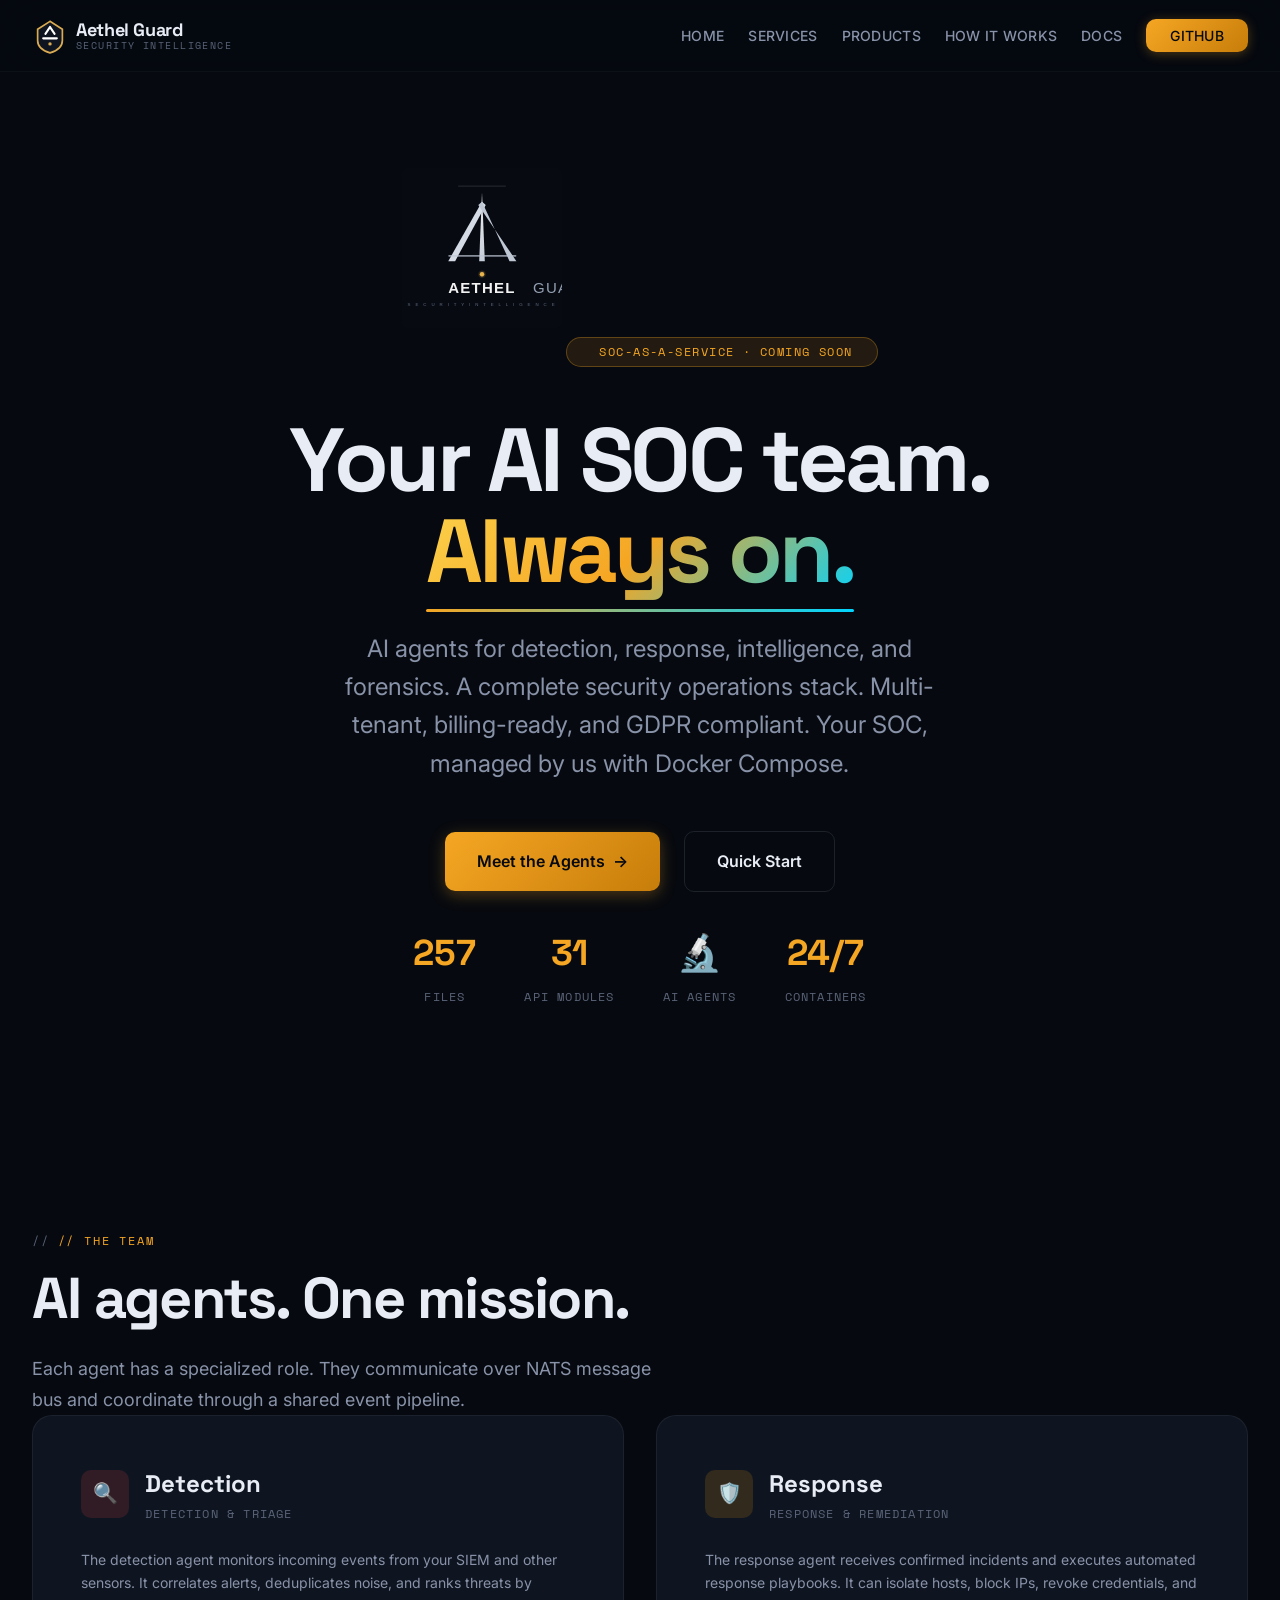
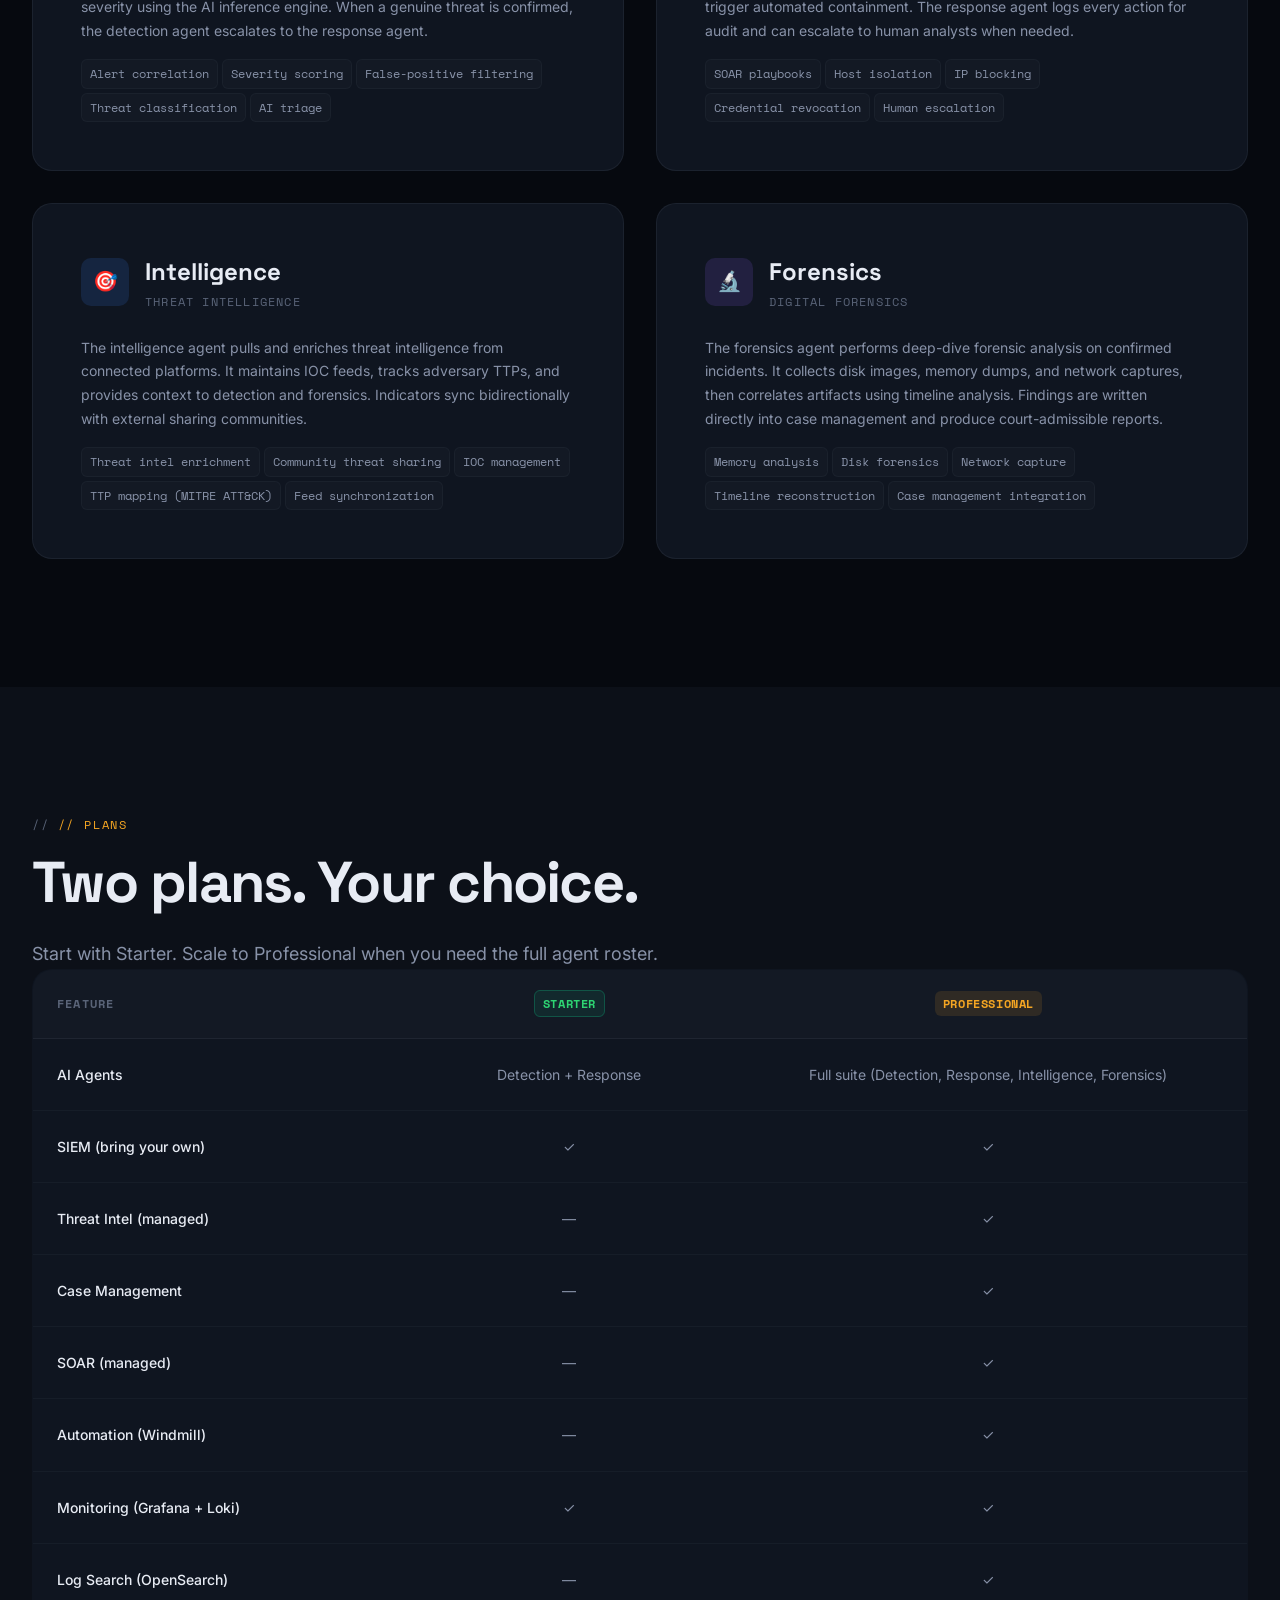
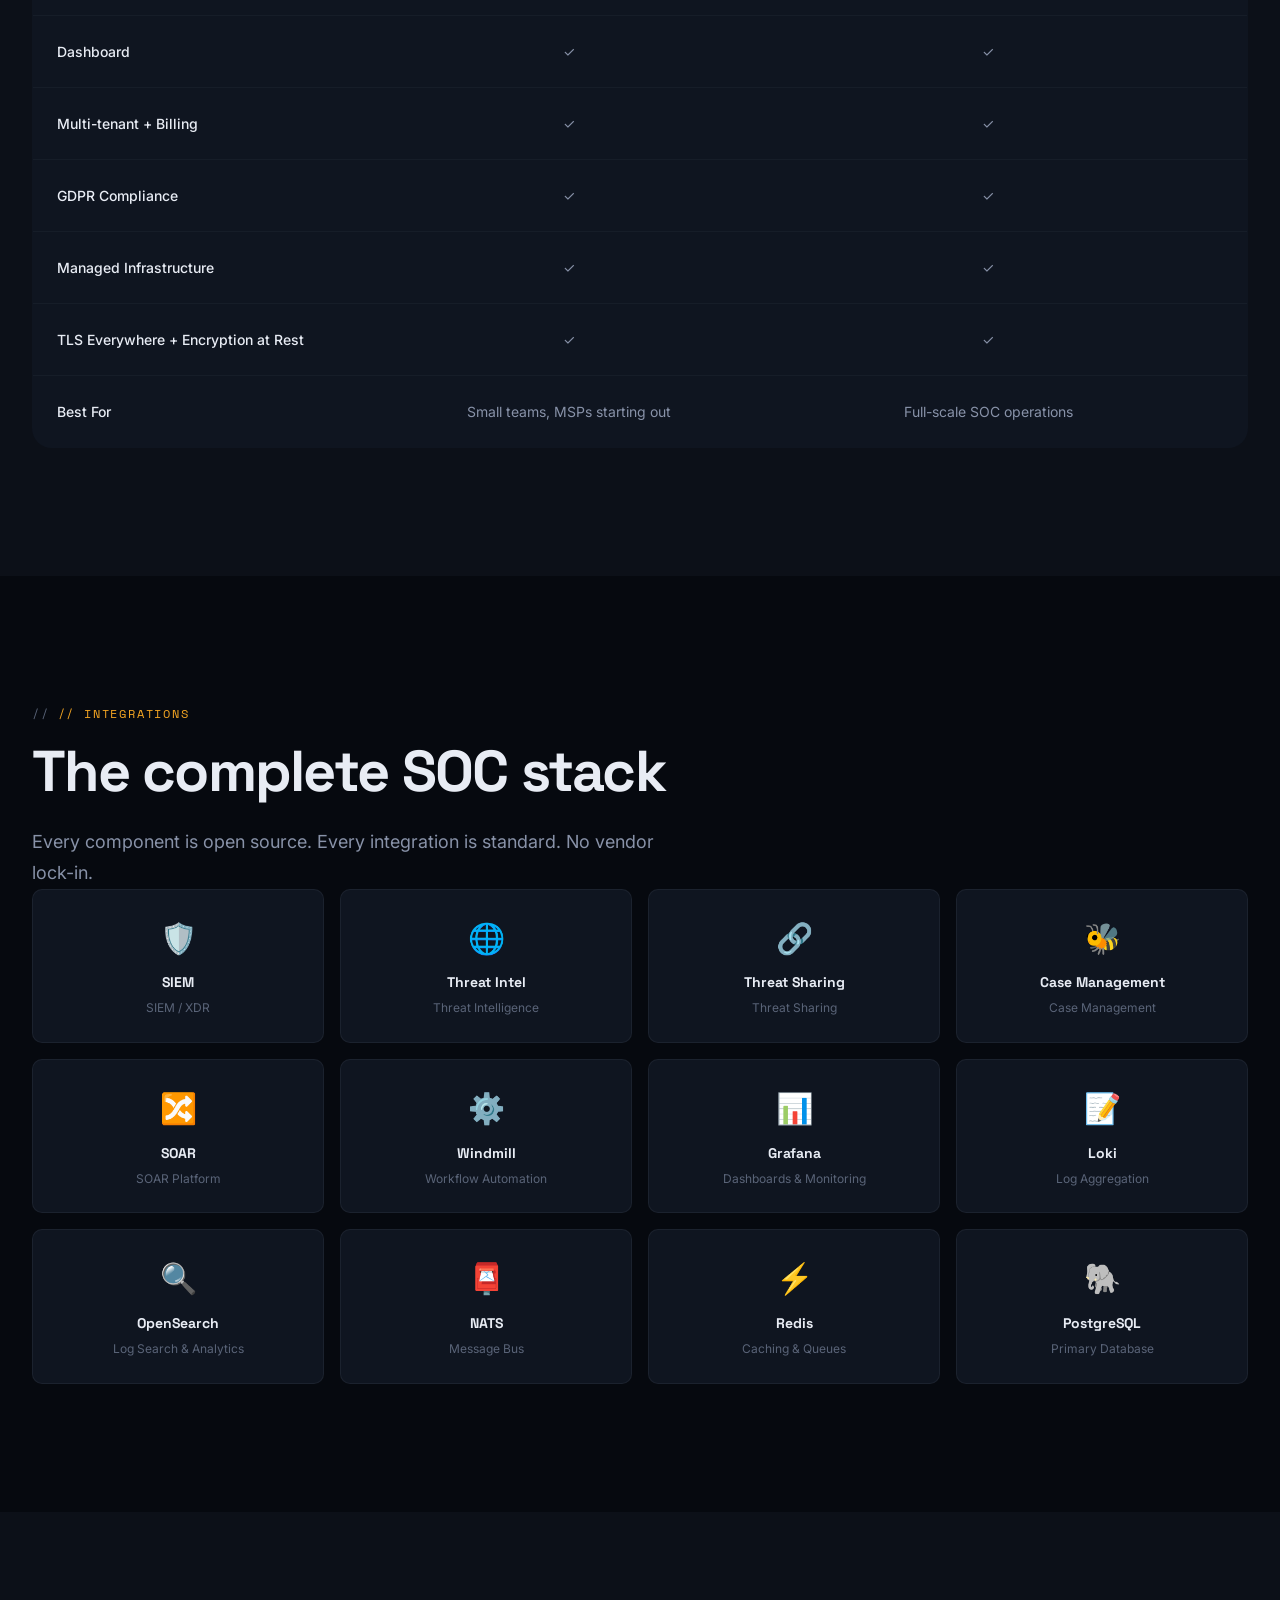
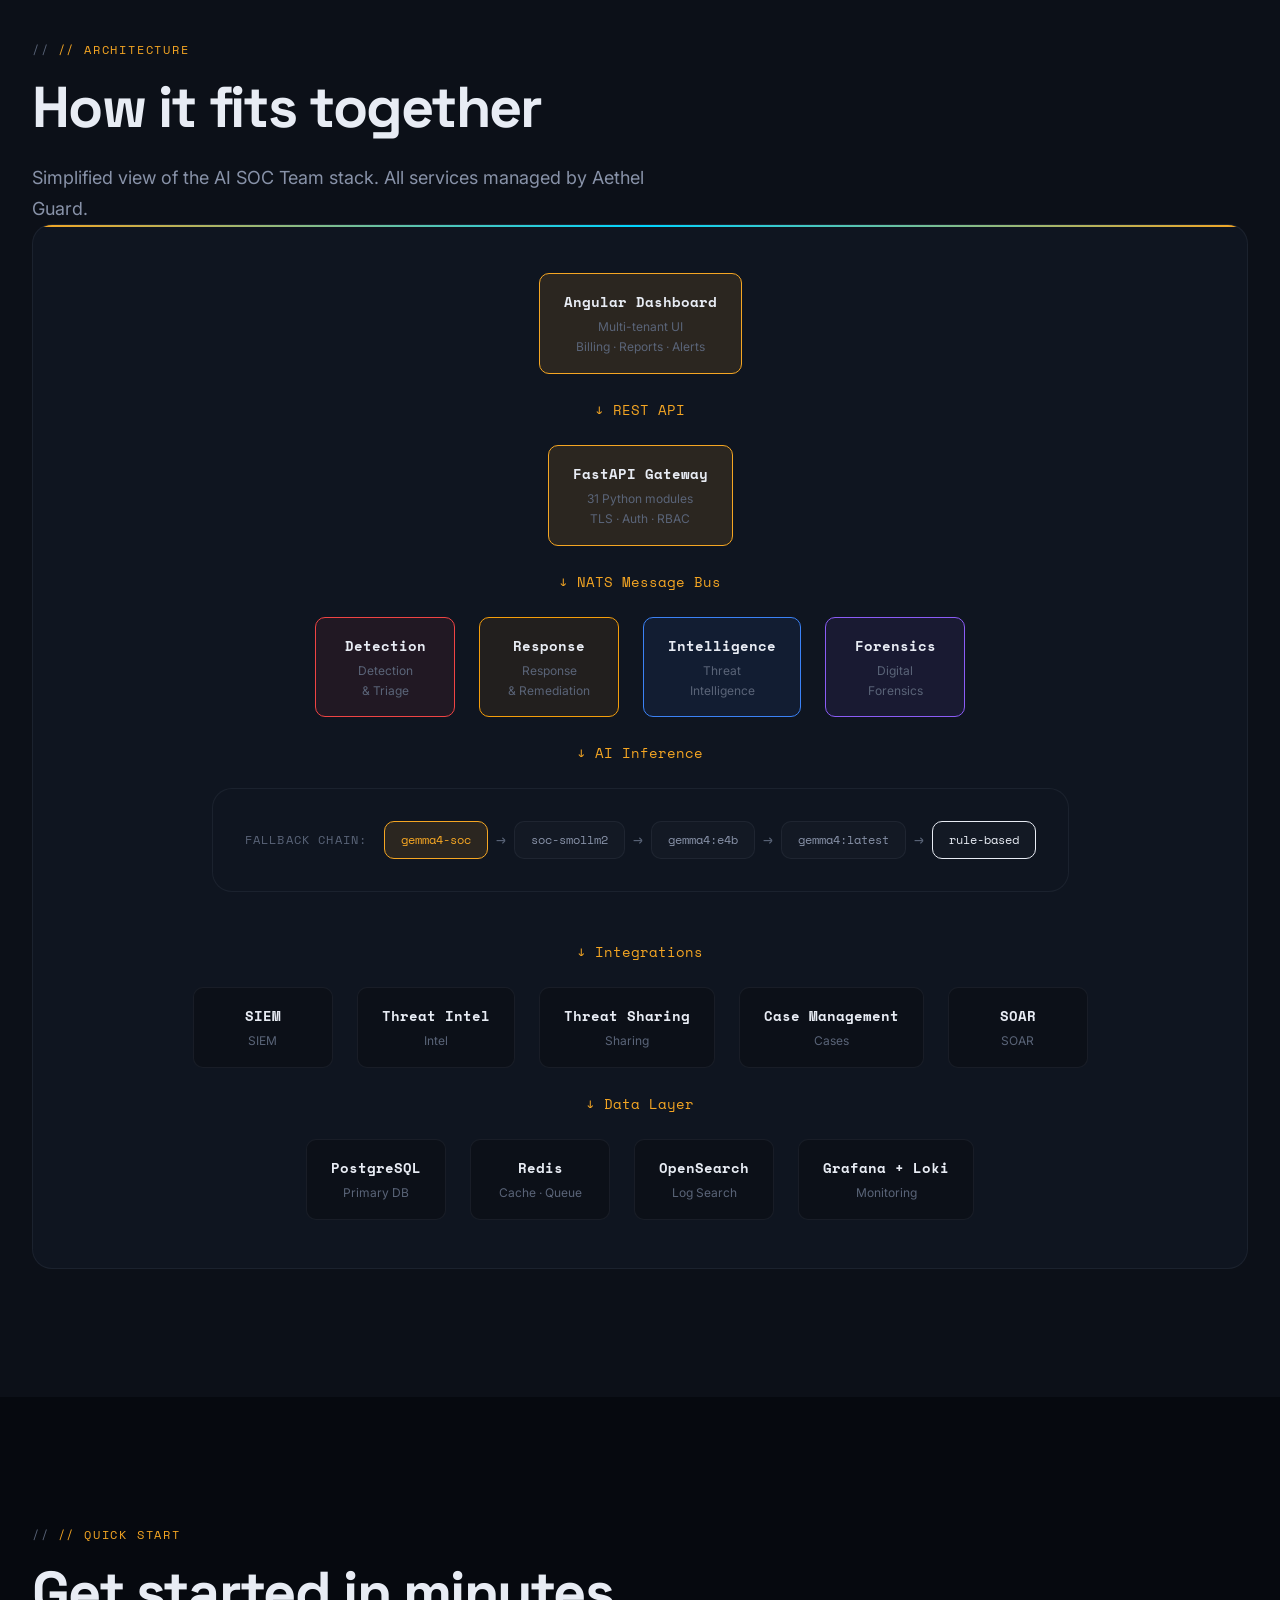
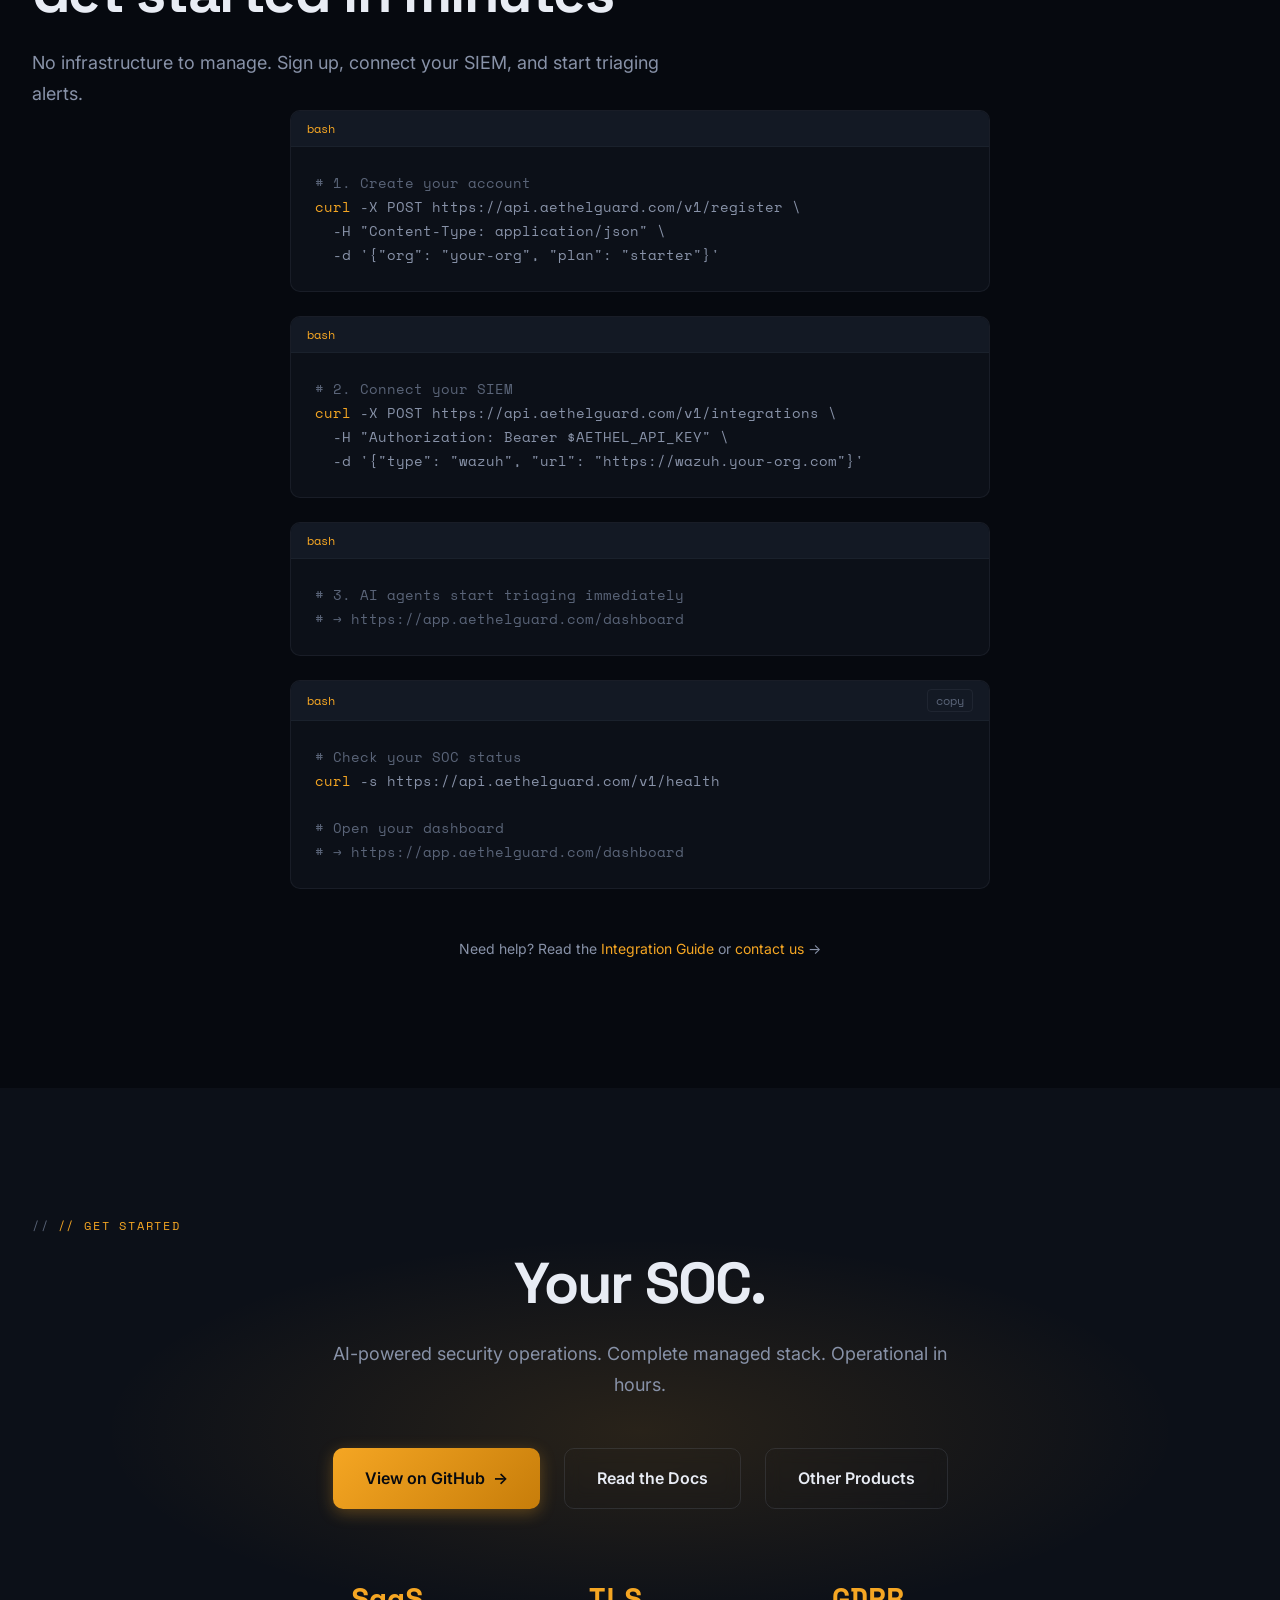
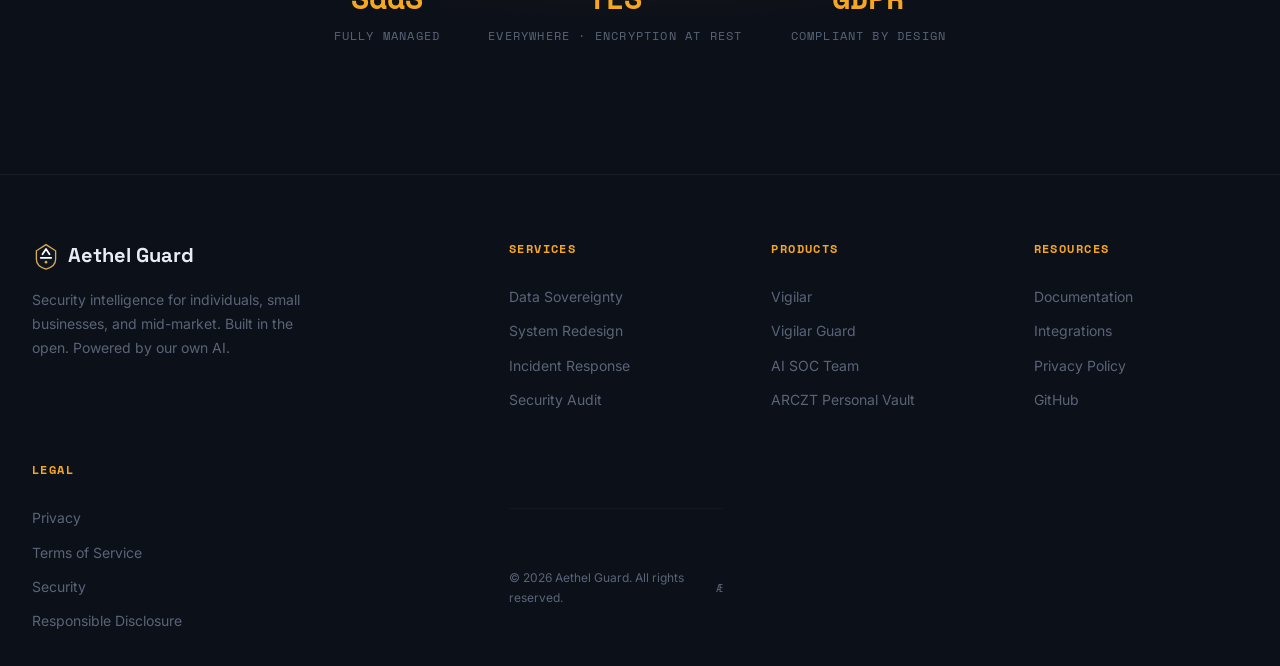
==== commit 048cb184: "feat: redesign — add ARCZT Personal Vault, fix GitHub links, add 4th product - Add ARCZT Personal Va" ====
--- a/pages/ai-soc-team/index.html
+++ b/pages/ai-soc-team/index.html
@@ -263,7 +263,7 @@
       <li><a href="../../index.html#products">Products</a></li>
       <li><a href="../../index.html#journey">How It Works</a></li>
       <li><a href="../docs/index.html">Docs</a></li>
-      <li><a href="https://github.com/Aethel-Guard" class="nav-cta" target="_blank">GitHub</a></li>
+      <li><a href="https://github.com/Aethel-Guard/ai-soc-team" class="nav-cta" target="_blank">GitHub</a></li>
     </ul>
     <button class="nav-mobile-toggle" aria-label="Menu">
       <span></span><span></span><span></span>
@@ -761,7 +761,7 @@
     <p class="section-subtitle" style="margin-left: auto; margin-right: auto;">AI-powered security operations. Complete managed stack. Operational in hours.</p>
 
     <div style="display: flex; gap: var(--space-lg); justify-content: center; flex-wrap: wrap; margin-top: var(--space-2xl);">
-      <a href="https://github.com/Aethel-Guard" target="_blank" class="btn btn-primary">
+      <a href="https://github.com/Aethel-Guard/ai-soc-team" target="_blank" class="btn btn-primary">
         View on GitHub <span class="arrow">→</span>
       </a>
       <a href="../docs/index.html" class="btn btn-secondary">
@@ -820,7 +820,7 @@
         <li><a href="../vigilar/index.html">Vigilar</a></li>
         <li><a href="../vigilar-guard/index.html">Vigilar Guard</a></li>
         <li><a href="../ai-soc-team/index.html">AI SOC Team</a></li>
-        
+        <li><a href="../arczt/index.html">ARCZT Personal Vault</a></li>
       </ul>
     </div>
     <div class="footer-col">
@@ -829,7 +829,7 @@
         <li><a href="../docs/index.html">Documentation</a></li>
         <li><a href="../integrations/index.html">Integrations</a></li>
         <li><a href="../privacy/index.html">Privacy Policy</a></li>
-        <li><a href="https://github.com/Aethel-Guard" target="_blank">GitHub</a></li>
+        <li><a href="https://github.com/Aethel-Guard/ai-soc-team" target="_blank">GitHub</a></li>
       </ul>
     </div>
     <div class="footer-col">
@@ -842,10 +842,6 @@
       </ul>
     </div>
   <div class="footer-bottom">
-    <span>&copy; 2026 Aethel Guard. All rights reserved.</span>
-    <span style="font-family: var(--font-mono); color: var(--text-muted);">Æ</span>
-  </div>
-<div class="footer-bottom">
     <span>© 2026 Aethel Guard. All rights reserved.</span>
     <span style="font-family: var(--font-mono); color: var(--text-muted);">Æ</span>
   </div>
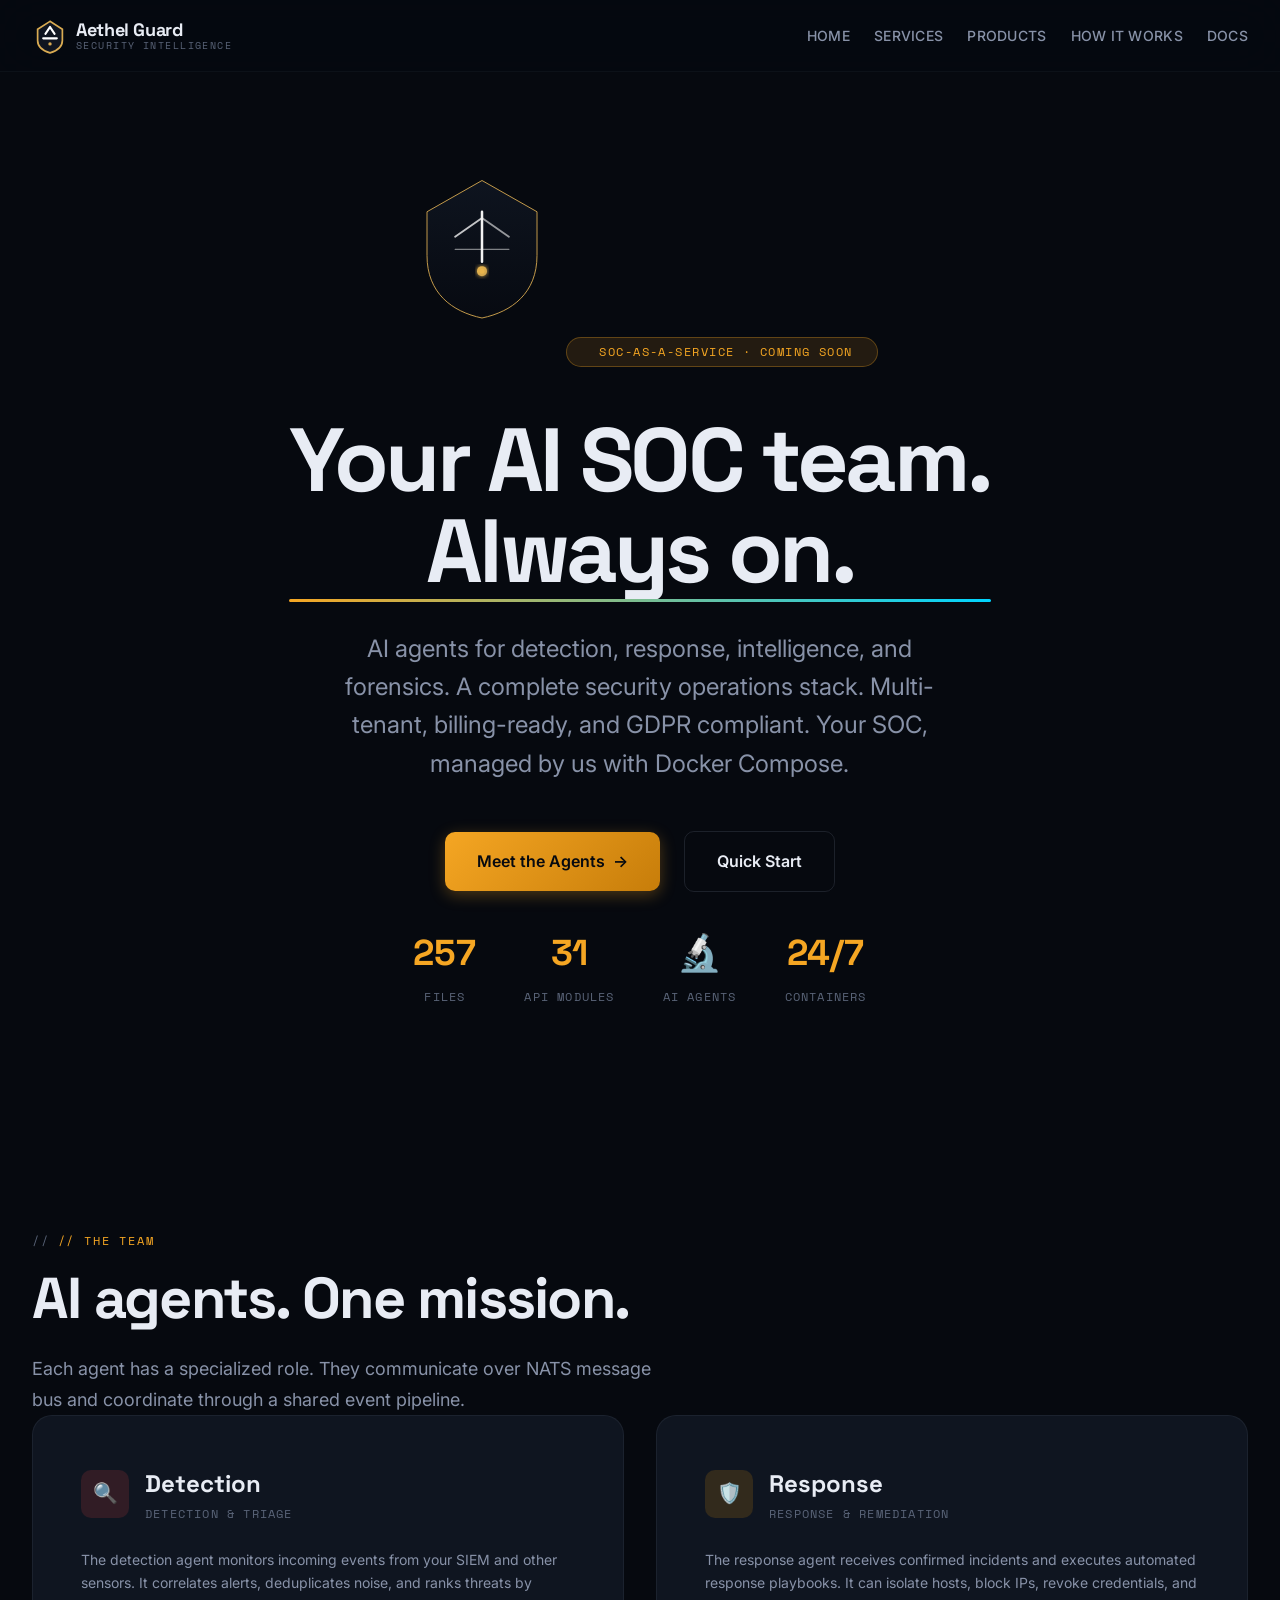
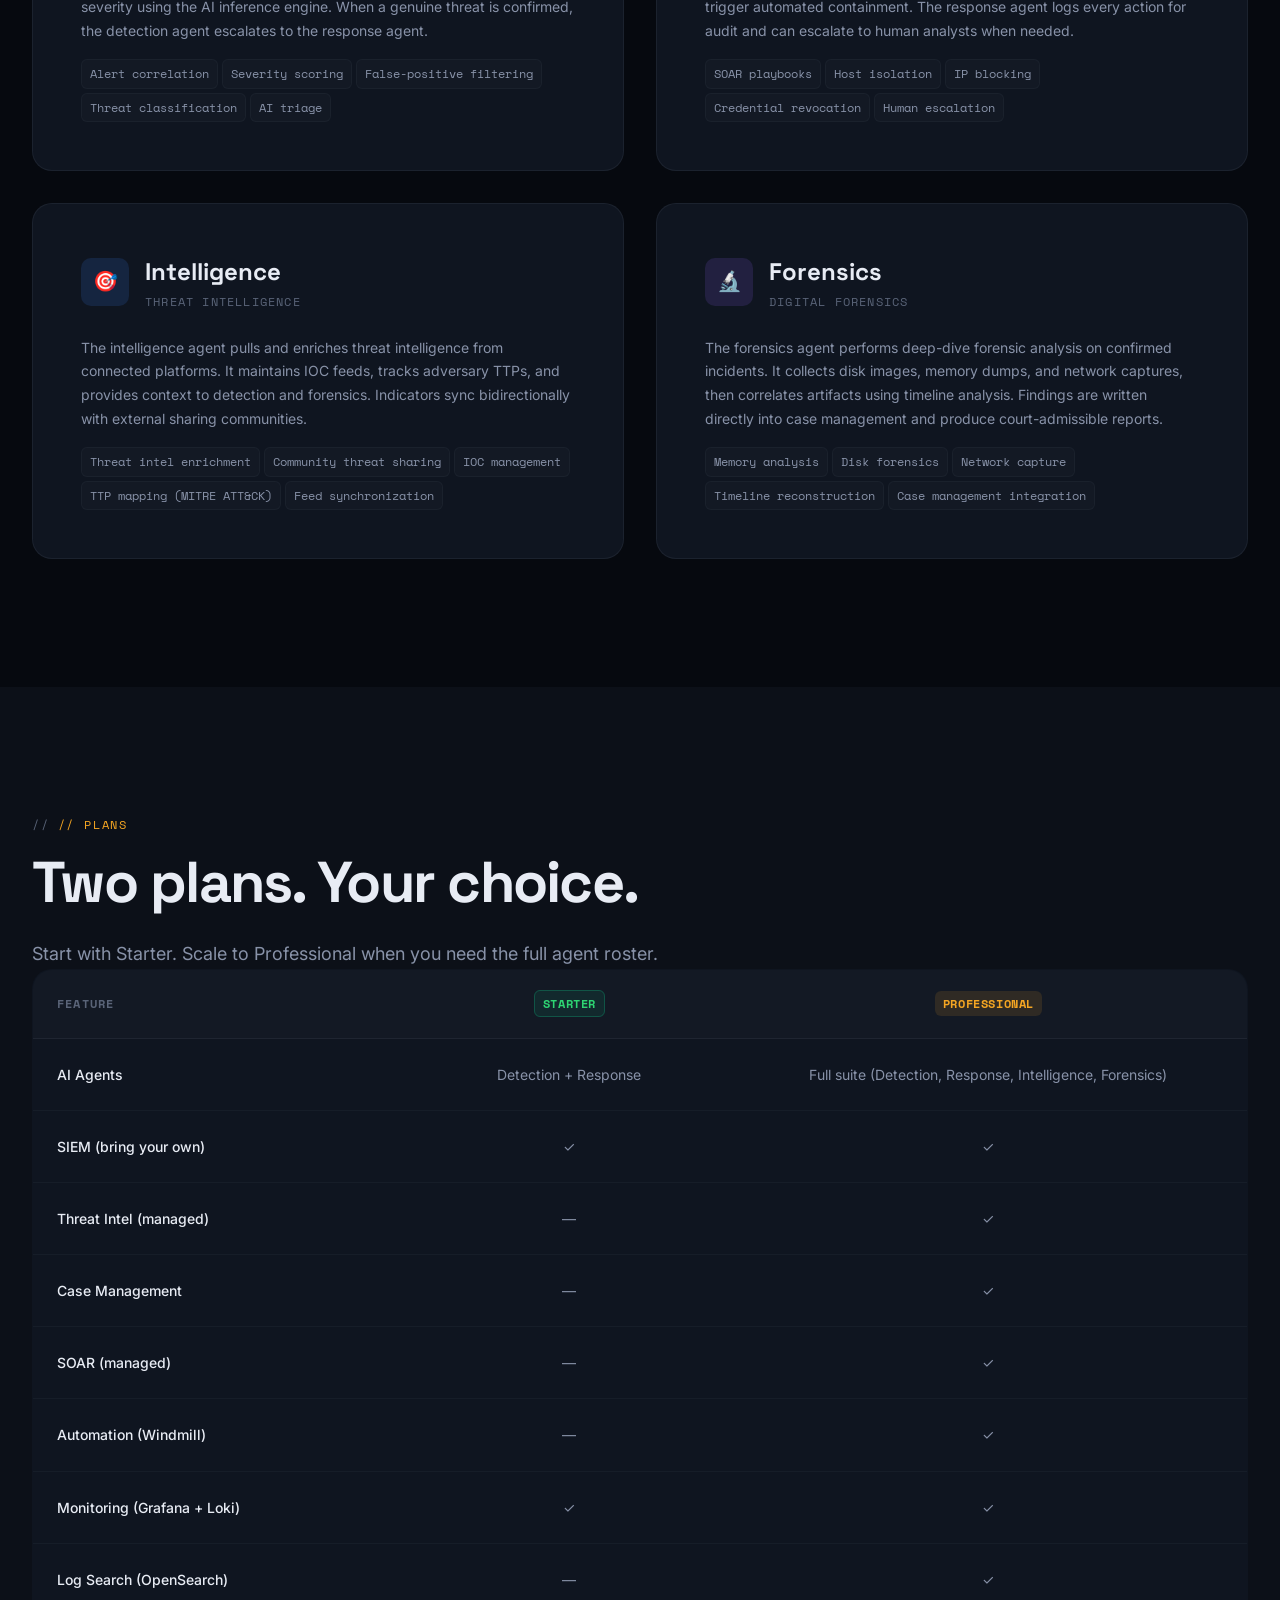
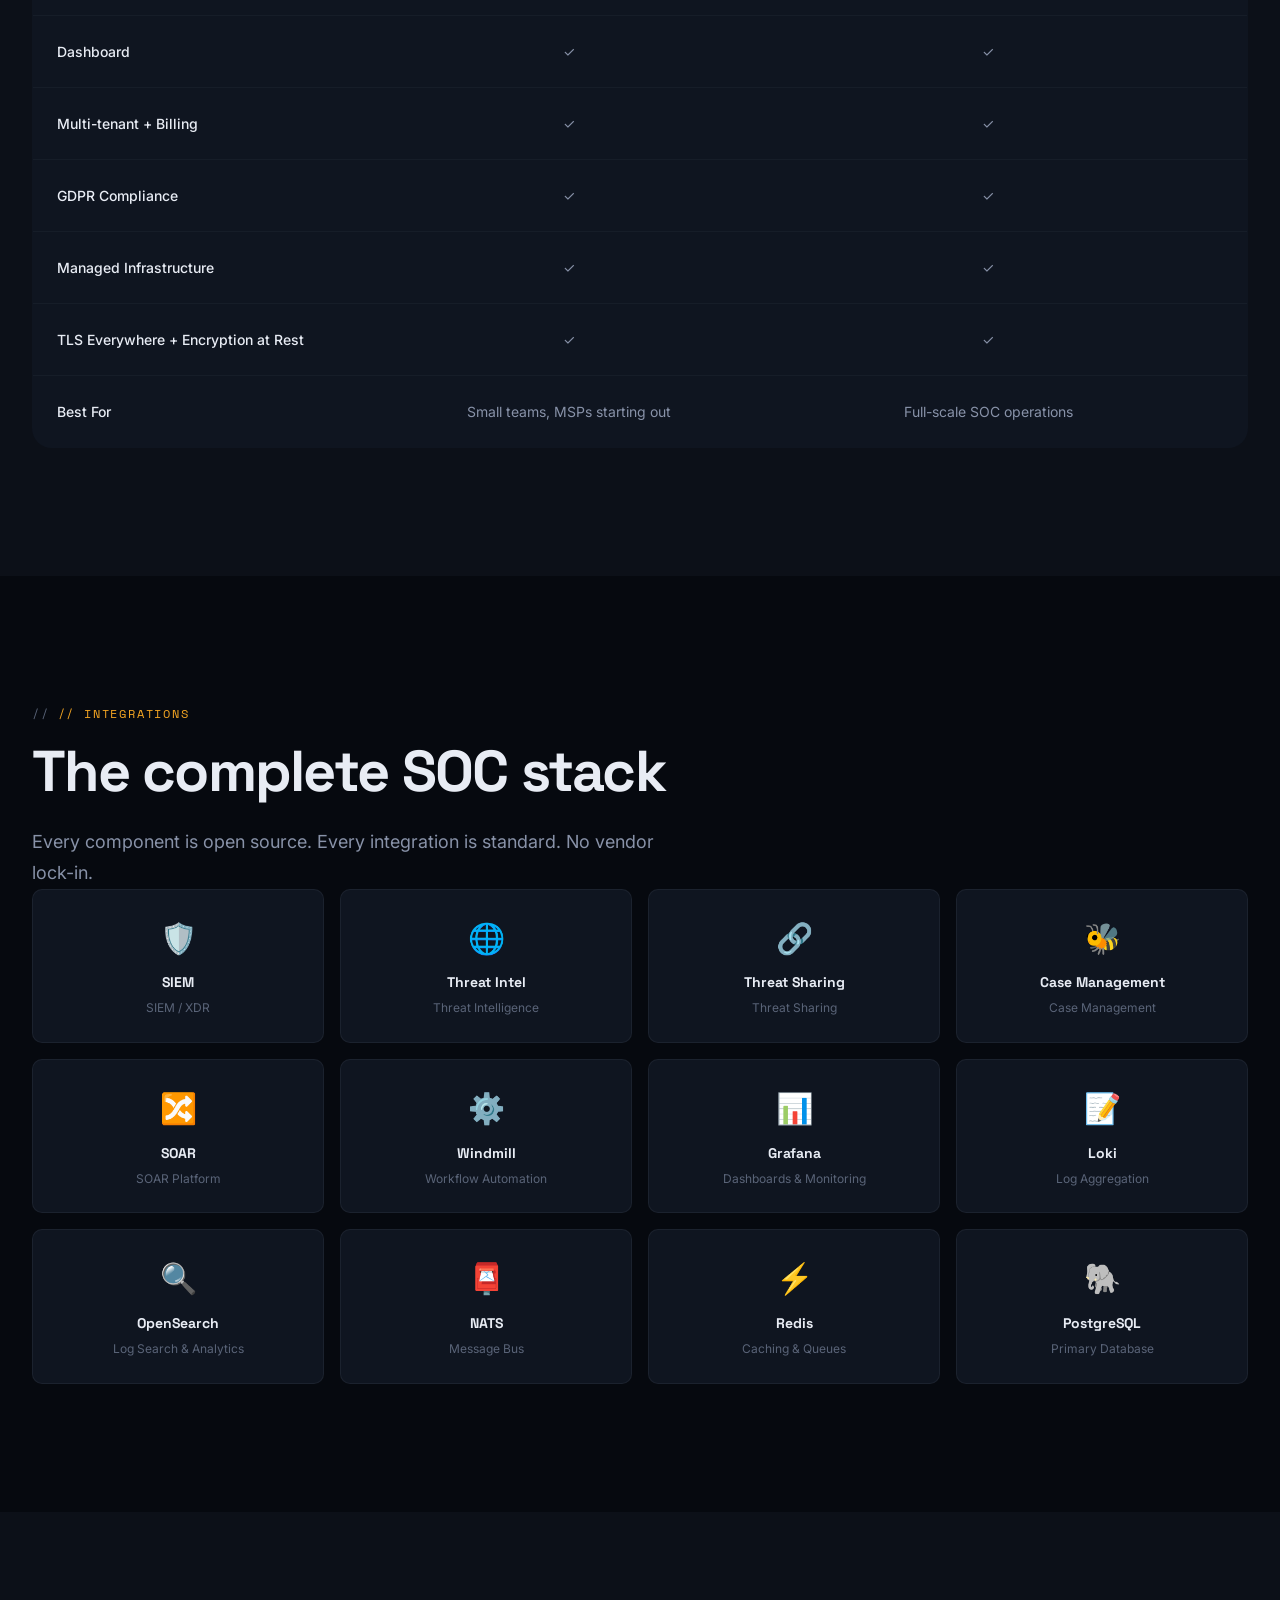
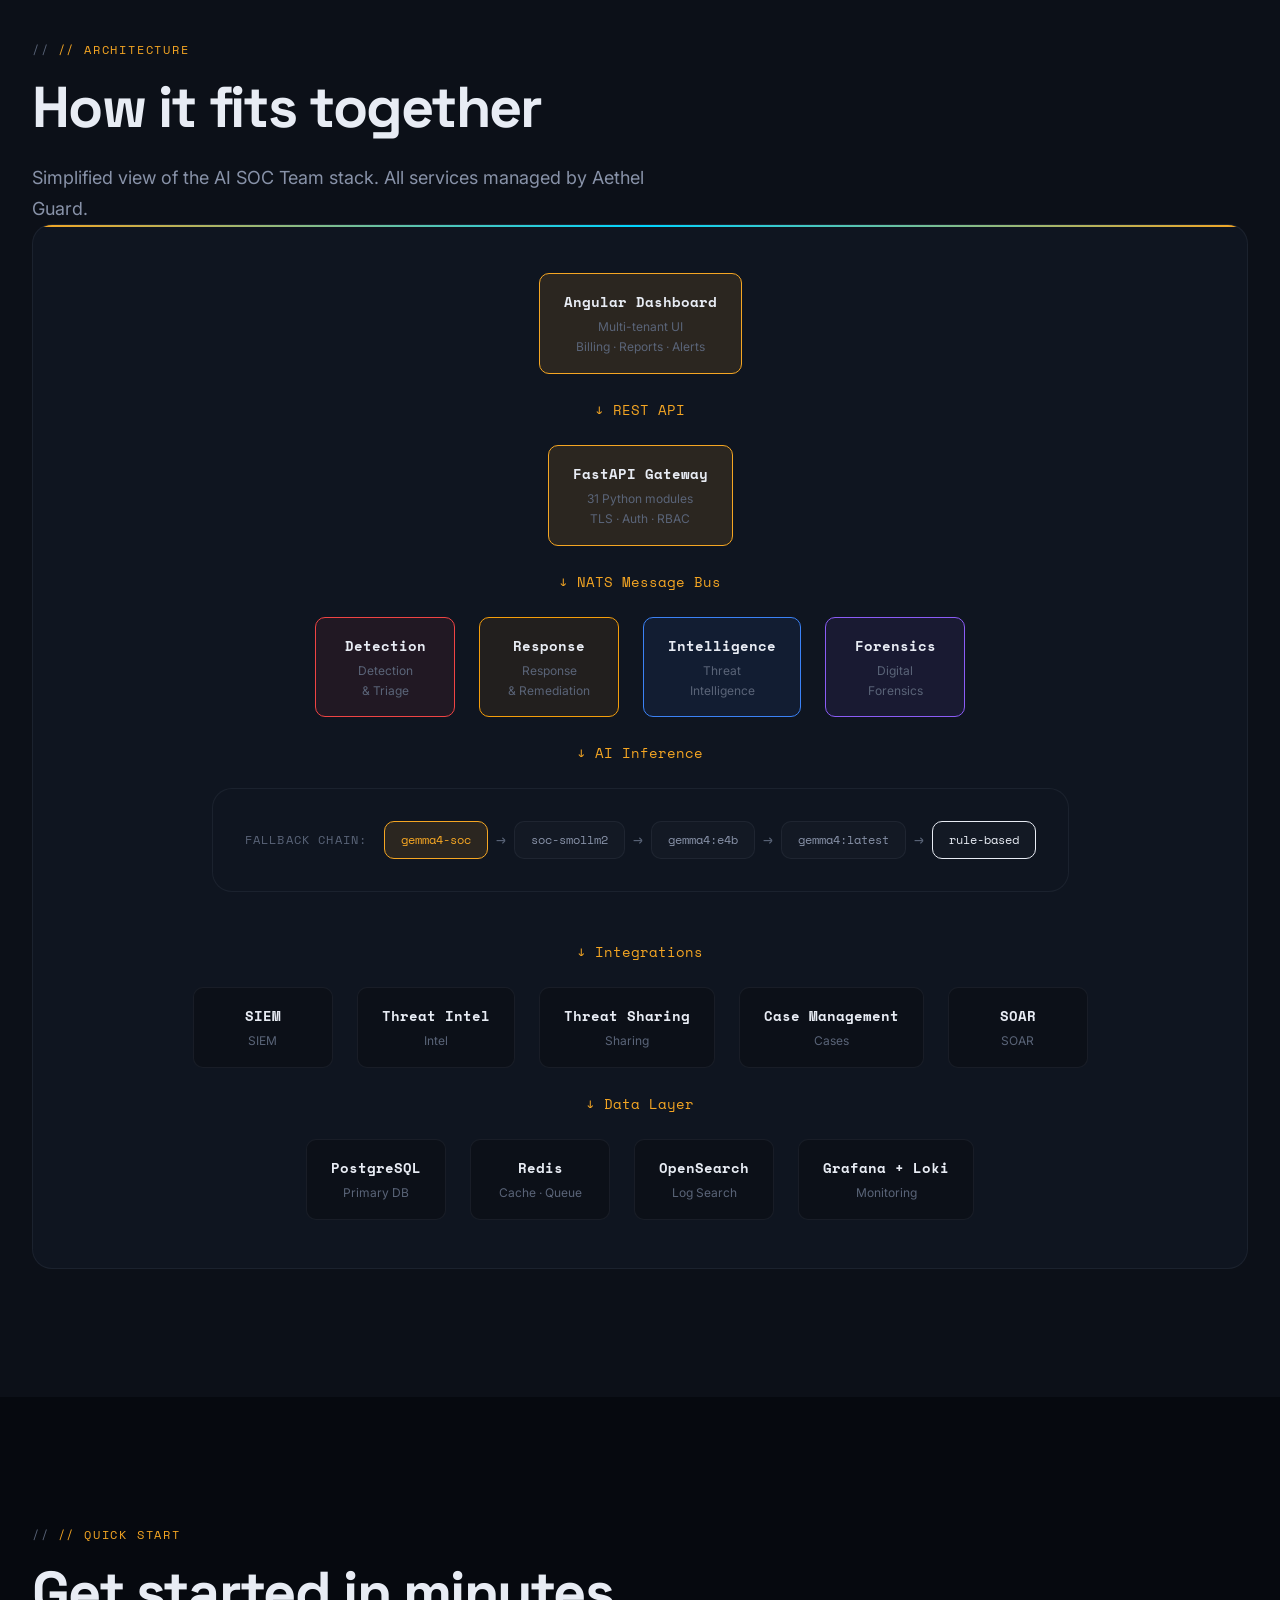
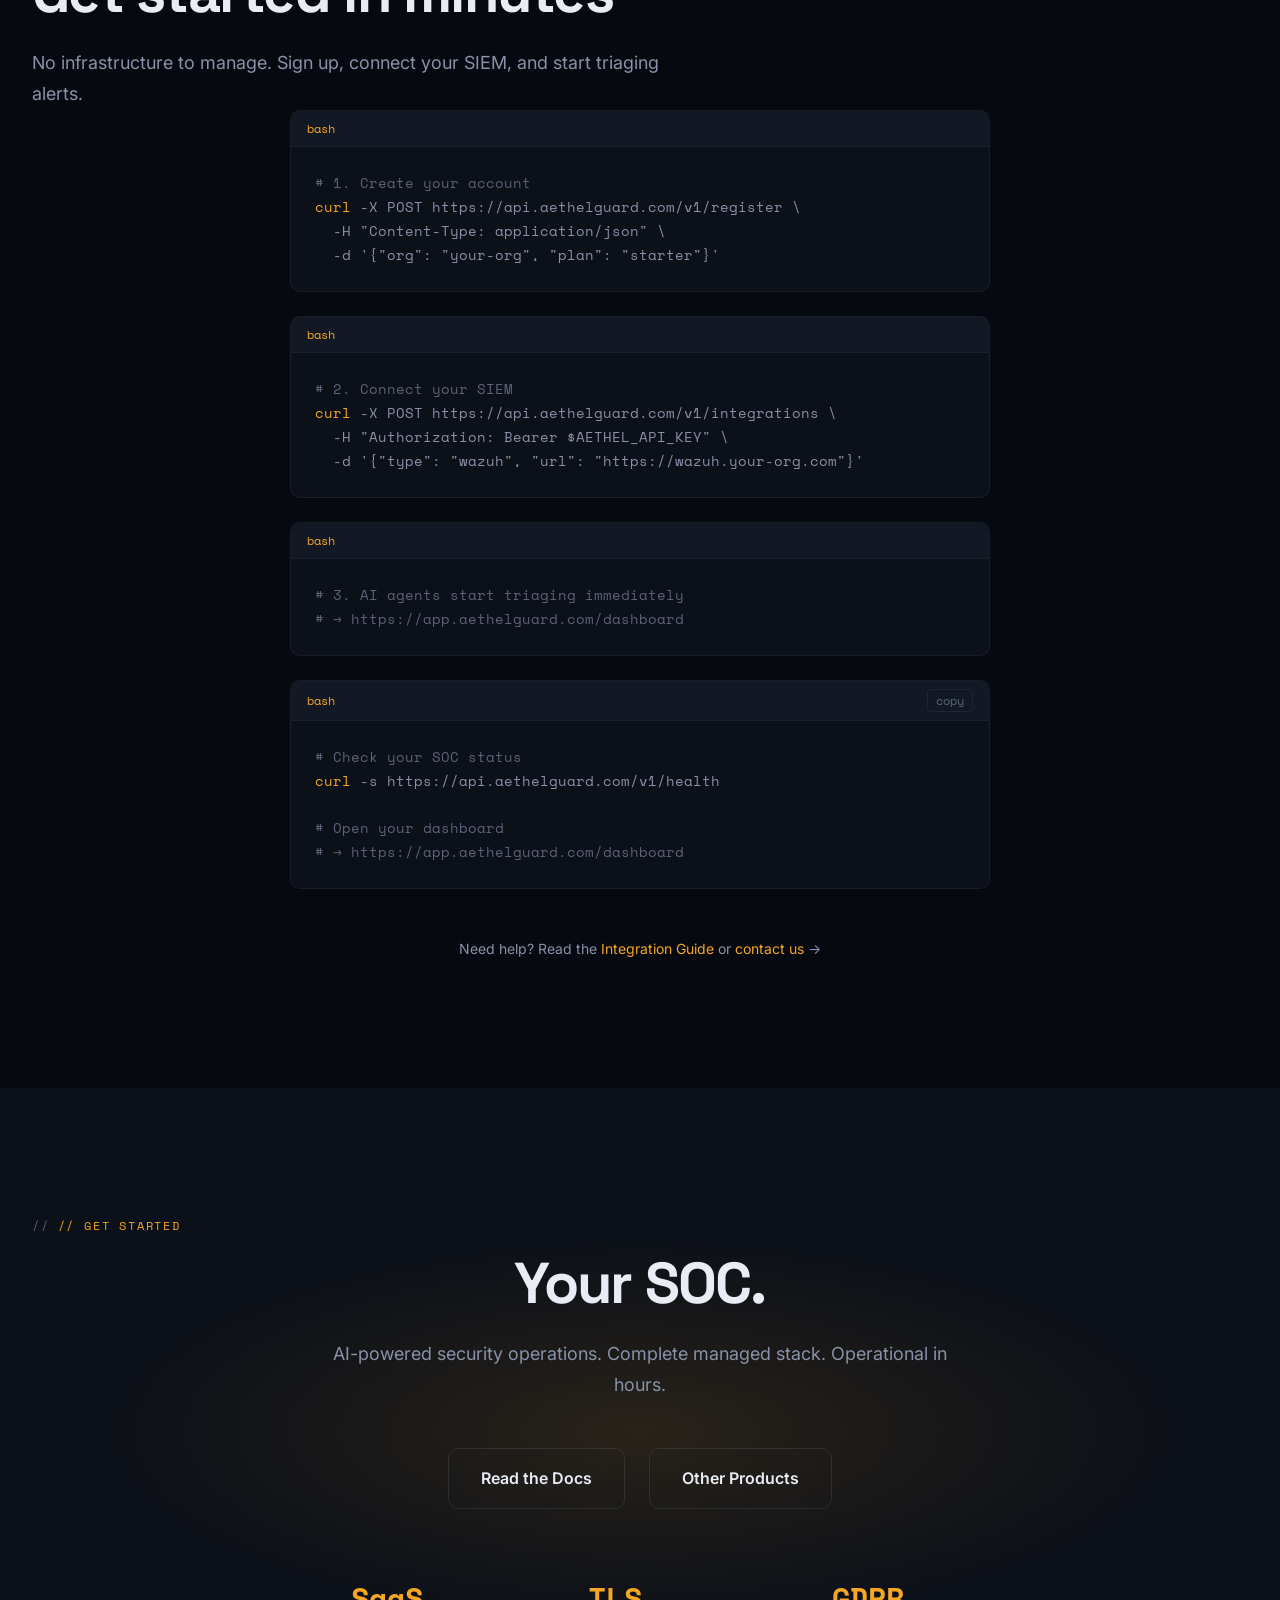
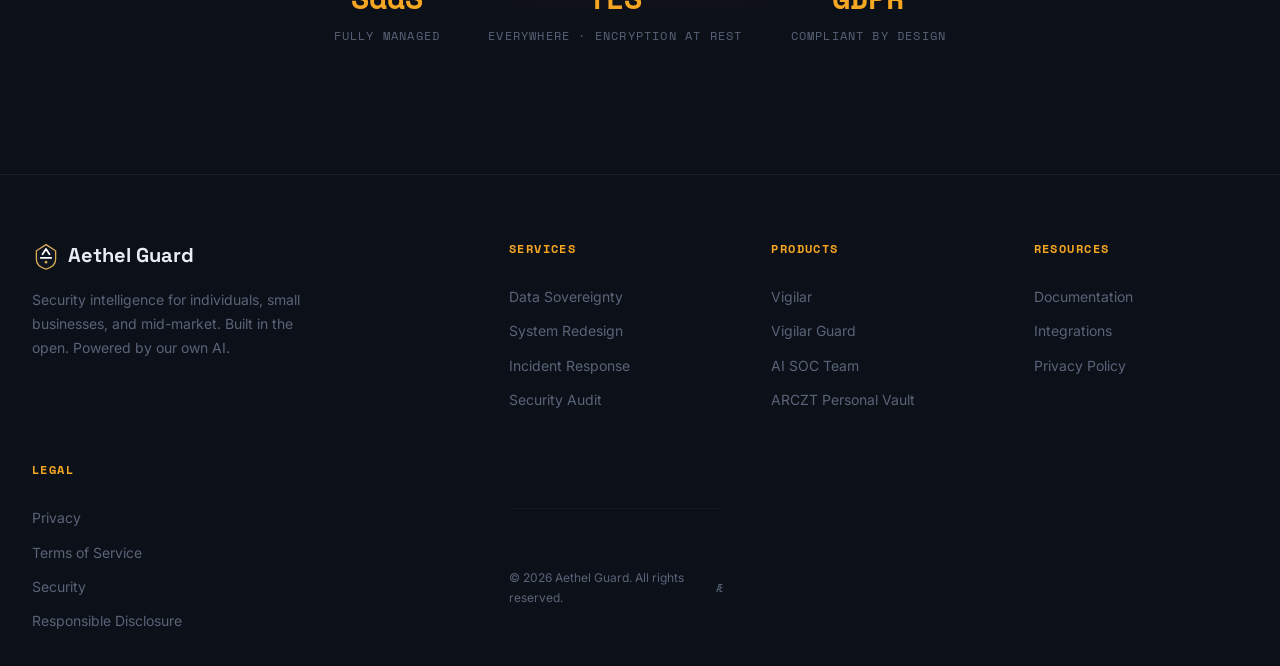
==== commit 2d2cd331: "Add individual service pages + remove all GitHub repo links 4 new service pages: - Data Sovereignty " ====
--- a/pages/ai-soc-team/index.html
+++ b/pages/ai-soc-team/index.html
@@ -263,7 +263,6 @@
       <li><a href="../../index.html#products">Products</a></li>
       <li><a href="../../index.html#journey">How It Works</a></li>
       <li><a href="../docs/index.html">Docs</a></li>
-      <li><a href="https://github.com/Aethel-Guard/ai-soc-team" class="nav-cta" target="_blank">GitHub</a></li>
     </ul>
     <button class="nav-mobile-toggle" aria-label="Menu">
       <span></span><span></span><span></span>
@@ -761,8 +760,6 @@
     <p class="section-subtitle" style="margin-left: auto; margin-right: auto;">AI-powered security operations. Complete managed stack. Operational in hours.</p>
 
     <div style="display: flex; gap: var(--space-lg); justify-content: center; flex-wrap: wrap; margin-top: var(--space-2xl);">
-      <a href="https://github.com/Aethel-Guard/ai-soc-team" target="_blank" class="btn btn-primary">
-        View on GitHub <span class="arrow">→</span>
       </a>
       <a href="../docs/index.html" class="btn btn-secondary">
         Read the Docs
@@ -808,10 +805,10 @@
     <div class="footer-col">
       <h4>Services</h4>
       <ul>
-        <li><a href="../services/index.html#data-sovereignty">Data Sovereignty</a></li>
-        <li><a href="../services/index.html#redesign">System Redesign</a></li>
-        <li><a href="../services/index.html#incident-response">Incident Response</a></li>
-        <li><a href="../services/index.html#audit">Security Audit</a></li>
+        <li><a href="../services/data-sovereignty.html">Data Sovereignty</a></li>
+        <li><a href="../services/system-redesign.html">System Redesign</a></li>
+        <li><a href="../services/incident-response.html">Incident Response</a></li>
+        <li><a href="../services/security-audit.html">Security Audit</a></li>
       </ul>
     </div>
     <div class="footer-col">
@@ -829,7 +826,6 @@
         <li><a href="../docs/index.html">Documentation</a></li>
         <li><a href="../integrations/index.html">Integrations</a></li>
         <li><a href="../privacy/index.html">Privacy Policy</a></li>
-        <li><a href="https://github.com/Aethel-Guard/ai-soc-team" target="_blank">GitHub</a></li>
       </ul>
     </div>
     <div class="footer-col">
--- a/assets/css/style.css
+++ b/assets/css/style.css
@@ -517,7 +517,76 @@
   animation: pulse 2s ease-in-out infinite;
 }
 
+/* Hero Logo Group */
+.hero-logo-group {
+  display: flex;
+  flex-direction: column;
+  align-items: center;
+  gap: var(--space-sm);
+  margin-bottom: var(--space-2xl);
+  animation: fadeInUp 0.6s ease-out both;
+}
+
+.hero-logo-mark {
+  filter: drop-shadow(0 0 20px rgba(217, 171, 82, 0.3));
+}
+
+.hero-logo-text {
+  display: flex;
+  flex-direction: column;
+  align-items: center;
+  gap: 4px;
+}
+
+.hero-logo-name {
+  font-family: var(--font-display);
+  font-size: var(--text-3xl);
+  font-weight: 700;
+  color: var(--text-primary);
+  letter-spacing: 0.12em;
+}
+
+.hero-logo-guard {
+  font-weight: 300;
+  color: var(--text-muted);
+  letter-spacing: 0.12em;
+}
+
+.hero-logo-tagline {
+  font-family: var(--font-mono);
+  font-size: 0.55rem;
+  color: var(--text-muted);
+  text-transform: uppercase;
+  letter-spacing: 0.25em;
+  opacity: 0.7;
+}
+
+@media (min-width: 768px) {
+  .hero-logo-group {
+    flex-direction: row;
+    gap: var(--space-md);
+  }
+  .hero-logo-text {
+    align-items: flex-start;
+  }
+  .hero-logo-name {
+    font-size: var(--text-4xl);
+  }
+  .hero-logo-mark {
+    width: 72px;
+    height: 72px;
+  }
+}
+
 .hero h1 {
+  font-family: var(--font-display);
+  font-size: clamp(var(--text-5xl), 7vw, var(--text-8xl));
+  font-weight: 700;
+  line-height: 1.02;
+  letter-spacing: -0.04em;
+  margin-bottom: var(--space-xl);
+  animation: fadeInUp 0.8s ease-out 0.2s both;
+}
   font-family: var(--font-display);
   font-size: clamp(var(--text-5xl), 7vw, var(--text-8xl));
   font-weight: 700;
